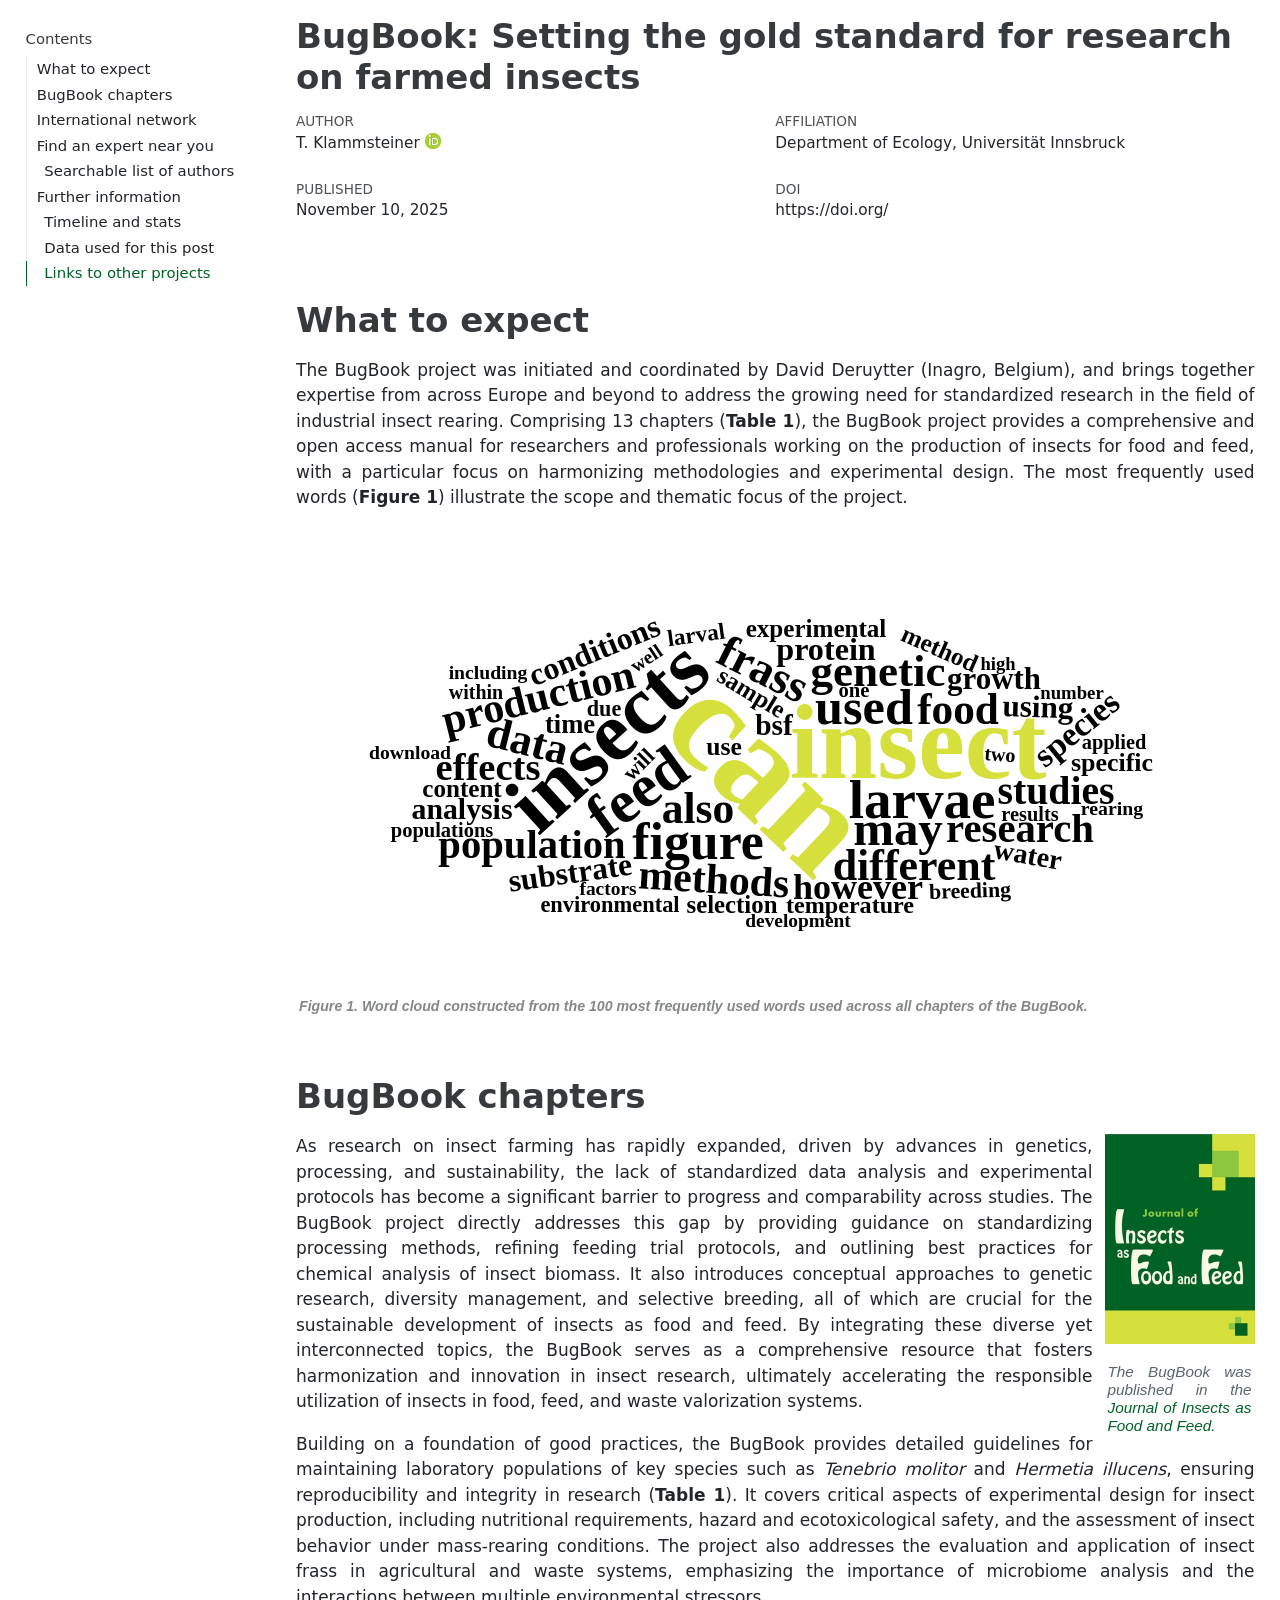
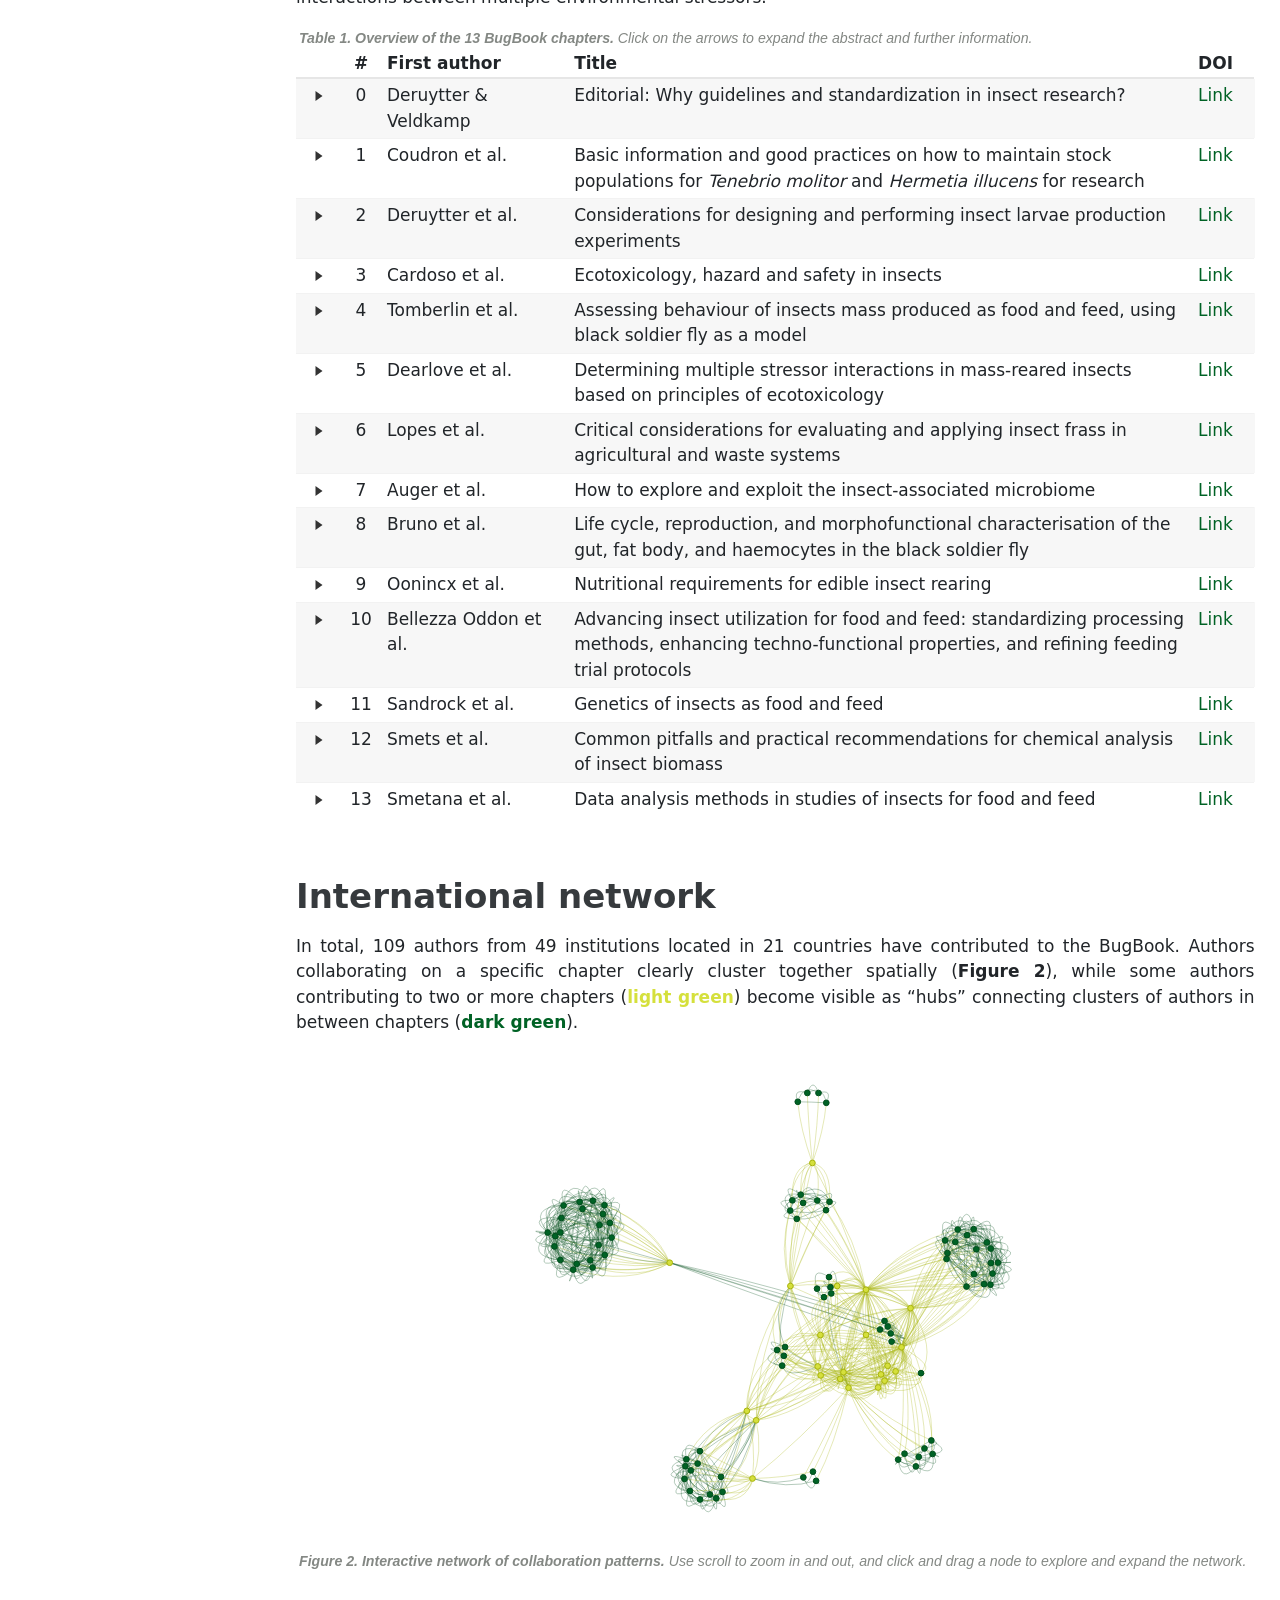
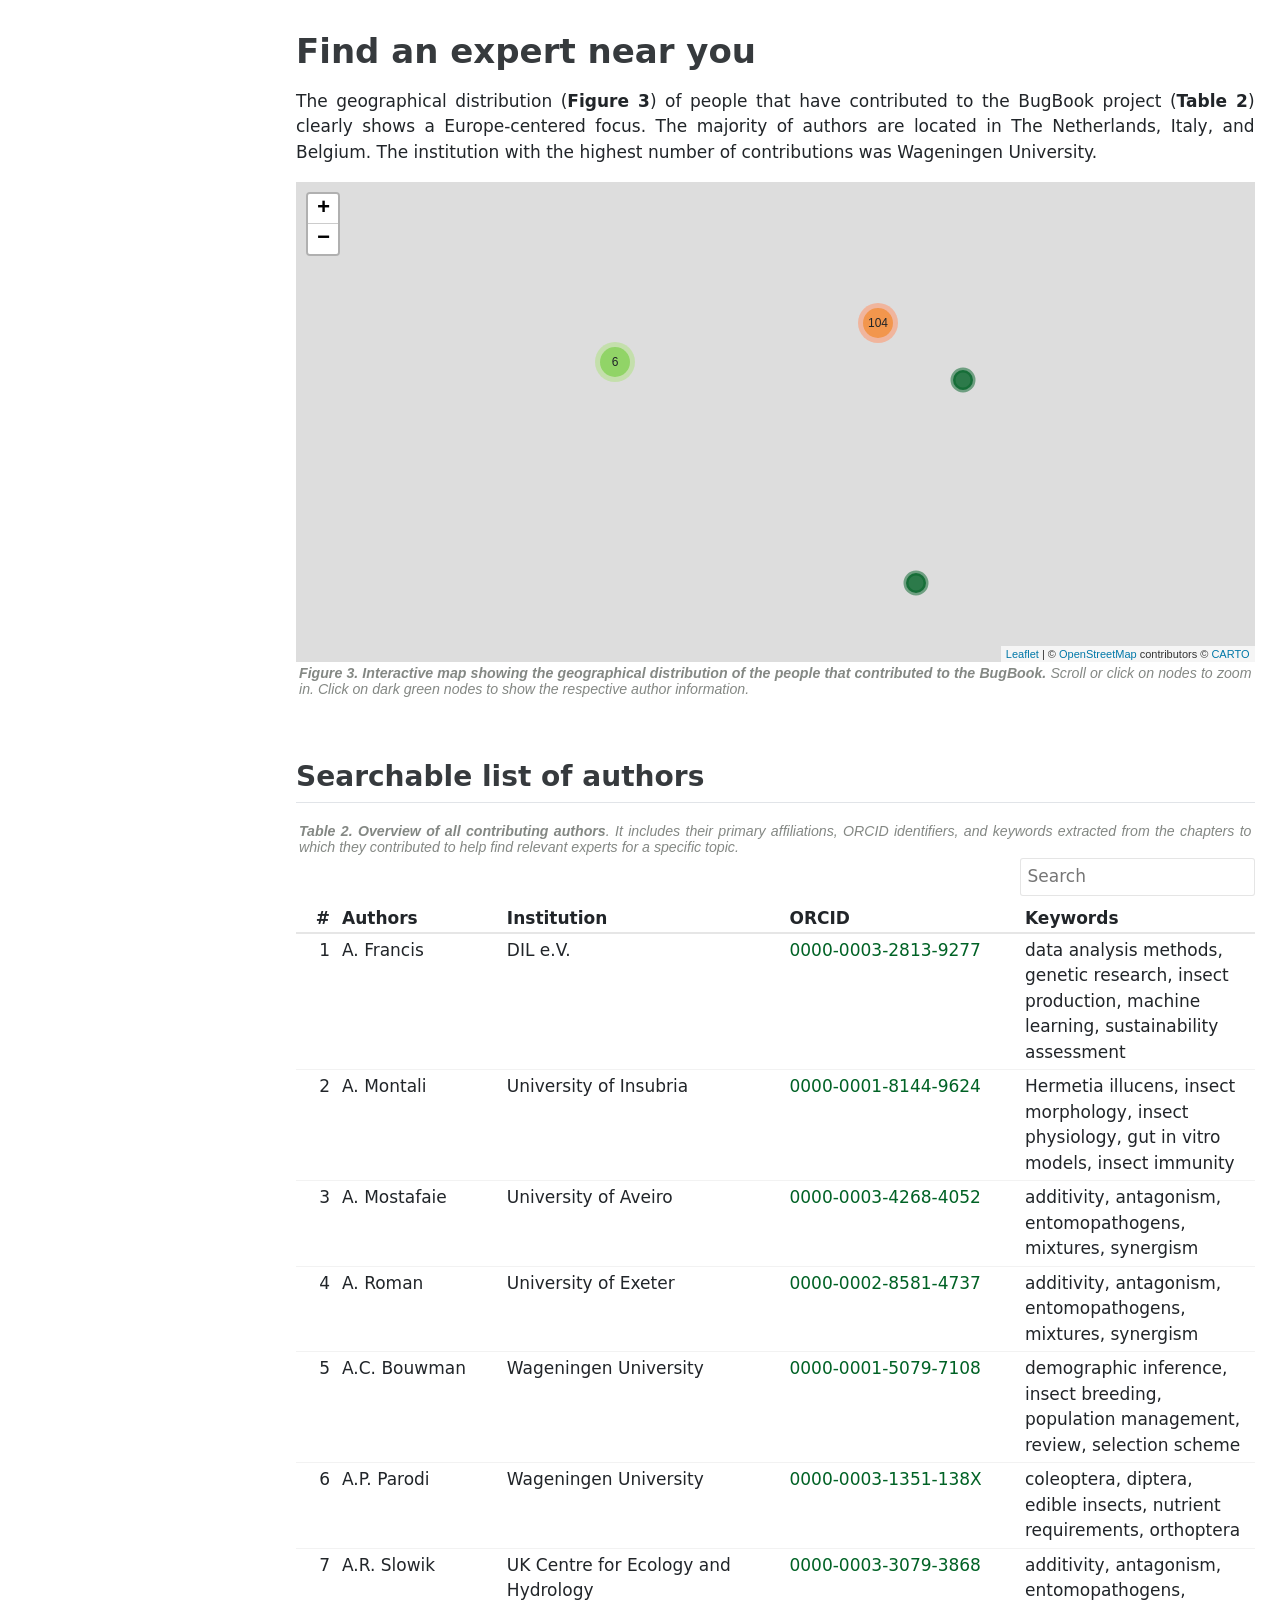
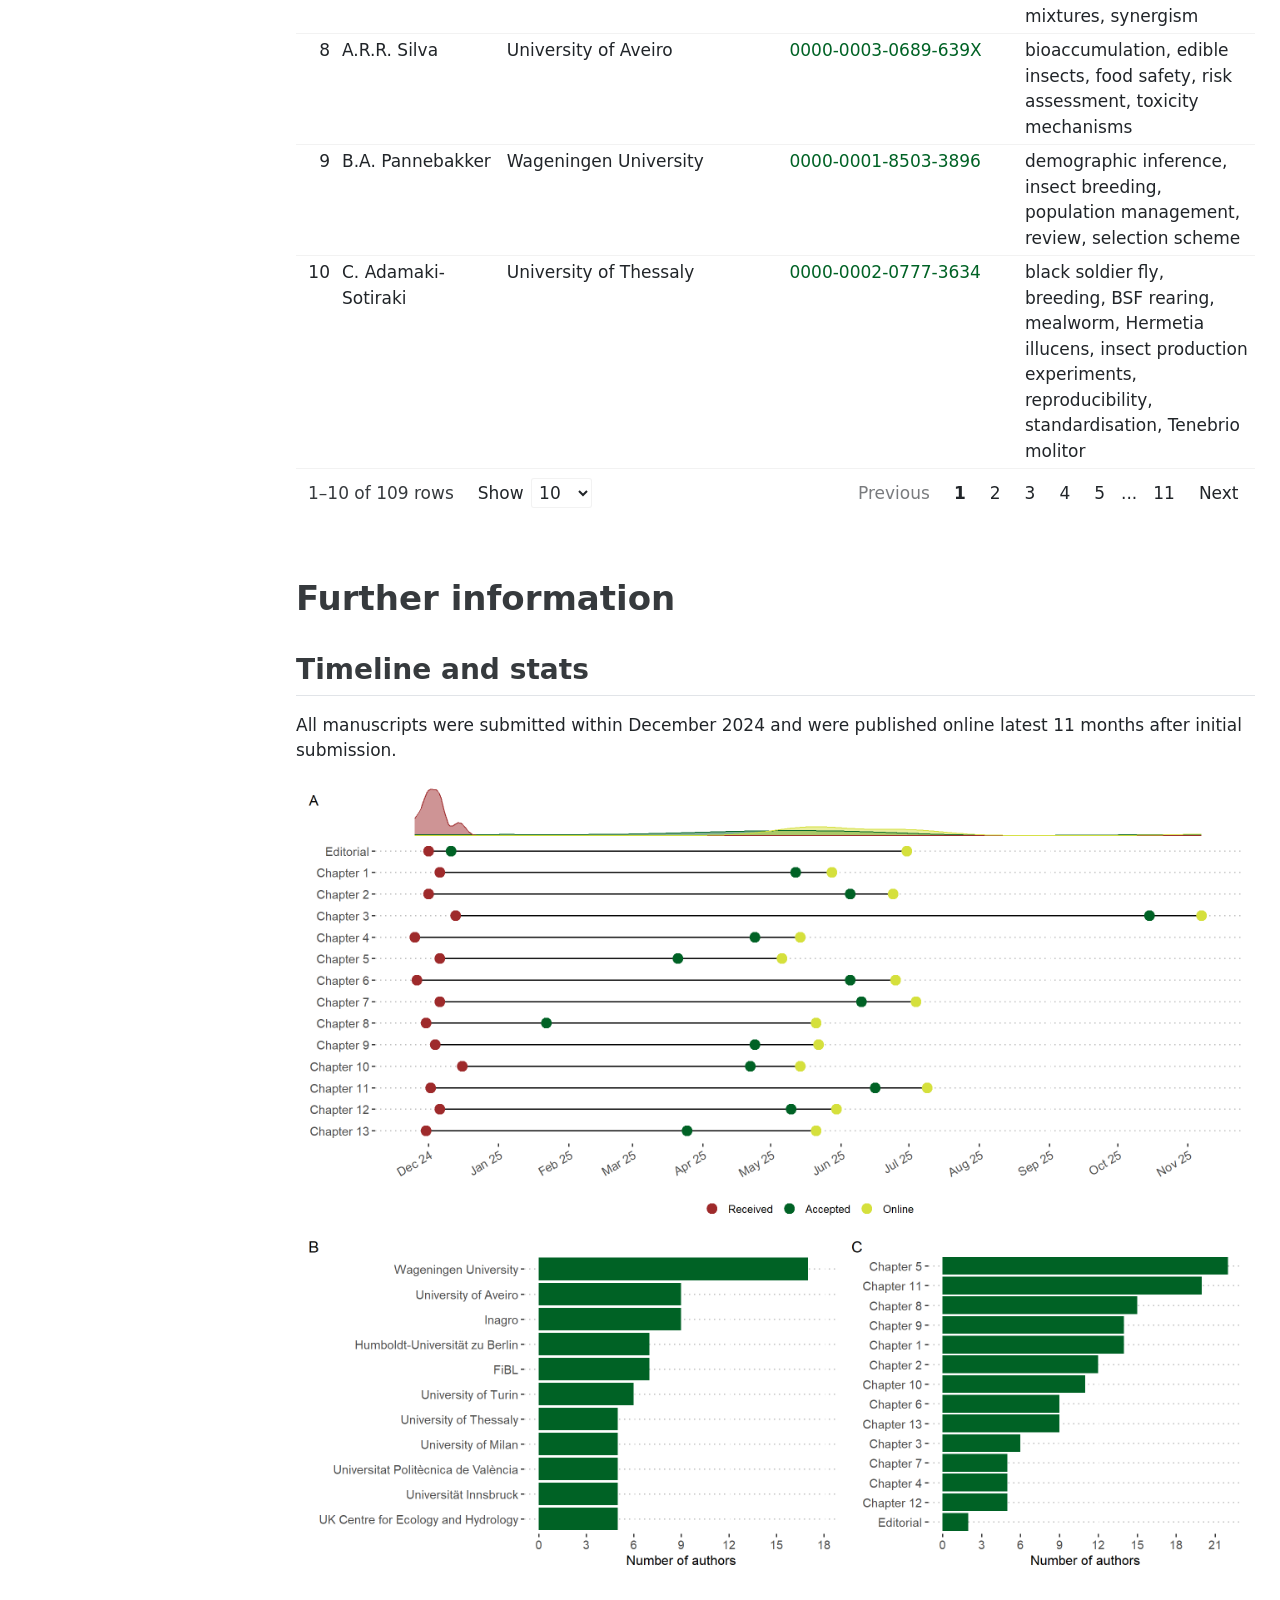
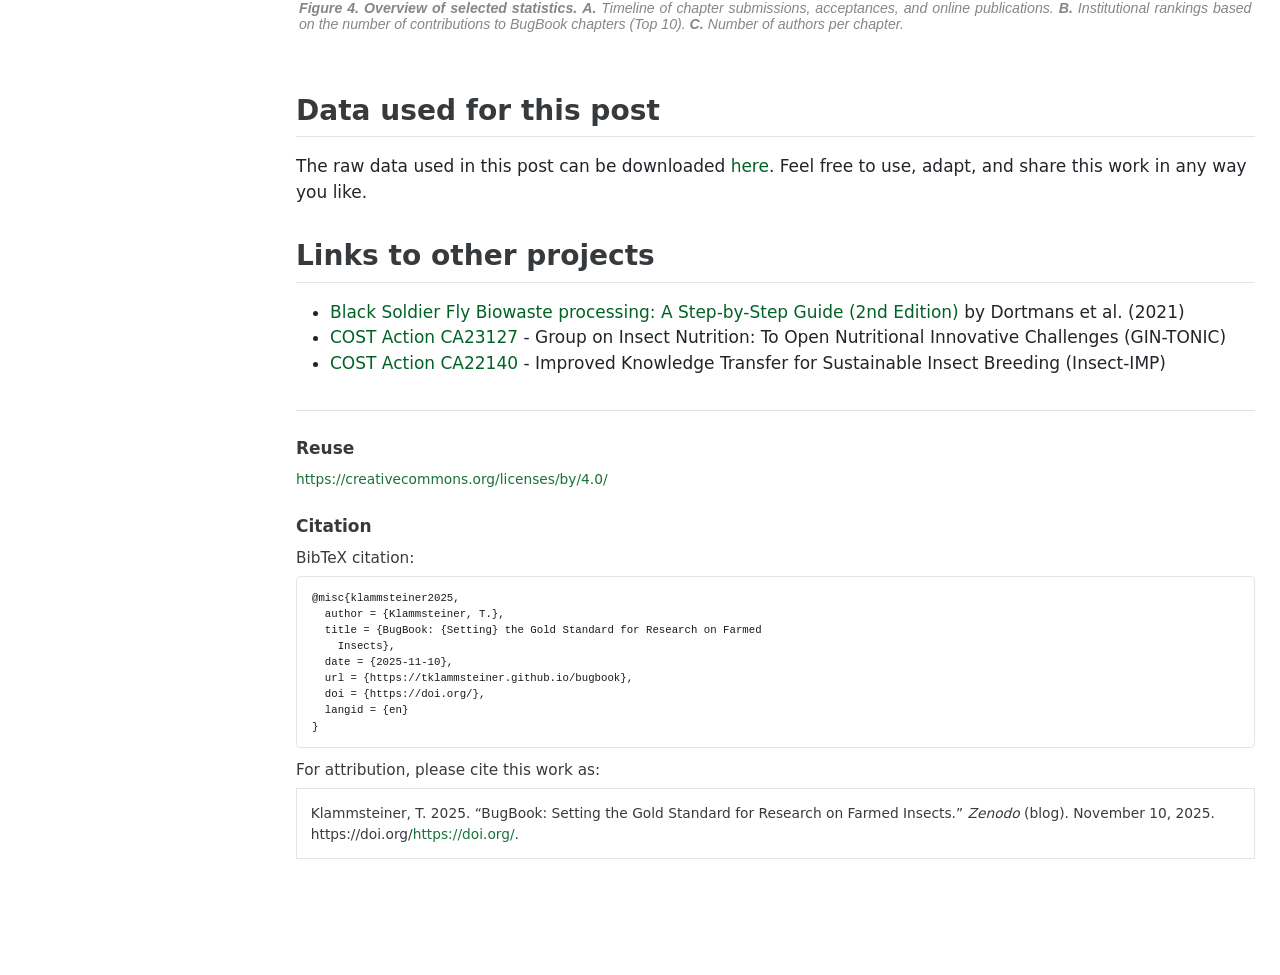
==== index.html @ 7dc8bb58 "renamed quarto file to index.qmd" ====
<!DOCTYPE html>
<html xmlns="http://www.w3.org/1999/xhtml" lang="en" xml:lang="en"><head>

<meta charset="utf-8">
<meta name="generator" content="quarto-1.3.450">

<meta name="viewport" content="width=device-width, initial-scale=1.0, user-scalable=yes">

<meta name="author" content="T. Klammsteiner">
<meta name="dcterms.date" content="2025-11-10">
<meta name="keywords" content="BugBook, Insects as food and feed, Insect farming, Standardization">

<title>BugBook: Setting the gold standard for research on farmed insects</title>
<style>
code{white-space: pre-wrap;}
span.smallcaps{font-variant: small-caps;}
div.columns{display: flex; gap: min(4vw, 1.5em);}
div.column{flex: auto; overflow-x: auto;}
div.hanging-indent{margin-left: 1.5em; text-indent: -1.5em;}
ul.task-list{list-style: none;}
ul.task-list li input[type="checkbox"] {
  width: 0.8em;
  margin: 0 0.8em 0.2em -1em; /* quarto-specific, see https://github.com/quarto-dev/quarto-cli/issues/4556 */ 
  vertical-align: middle;
}
</style>


<script src="index_files/libs/clipboard/clipboard.min.js"></script>
<script src="index_files/libs/quarto-html/quarto.js"></script>
<script src="index_files/libs/quarto-html/popper.min.js"></script>
<script src="index_files/libs/quarto-html/tippy.umd.min.js"></script>
<script src="index_files/libs/quarto-html/anchor.min.js"></script>
<link href="index_files/libs/quarto-html/tippy.css" rel="stylesheet">
<link href="index_files/libs/quarto-html/quarto-syntax-highlighting.css" rel="stylesheet" id="quarto-text-highlighting-styles">
<script src="index_files/libs/bootstrap/bootstrap.min.js"></script>
<link href="index_files/libs/bootstrap/bootstrap-icons.css" rel="stylesheet">
<link href="index_files/libs/bootstrap/bootstrap.min.css" rel="stylesheet" id="quarto-bootstrap" data-mode="light">
<style>html{ scroll-behavior: smooth; }</style>

<script src="index_files/libs/core-js-2.5.3/shim.min.js"></script>
<script src="index_files/libs/react-18.2.0/react.min.js"></script>
<script src="index_files/libs/react-18.2.0/react-dom.min.js"></script>
<script src="index_files/libs/reactwidget-2.0.0/react-tools.js"></script>
<link href="index_files/libs/htmltools-fill-0.5.8.1/fill.css" rel="stylesheet">
<script src="index_files/libs/htmlwidgets-1.6.4/htmlwidgets.js"></script>
<link href="index_files/libs/reactable-0.4.4/reactable.css" rel="stylesheet">
<script src="index_files/libs/reactable-binding-0.4.4/reactable.js"></script>
<link href="index_files/libs/vis-9.1.0/vis-network.min.css" rel="stylesheet">
<script src="index_files/libs/vis-9.1.0/vis-network.min.js"></script>
<script src="index_files/libs/visNetwork-binding-2.1.2/visNetwork.js"></script>
<script src="index_files/libs/jquery-3.6.0/jquery-3.6.0.min.js"></script>
<link href="index_files/libs/leaflet-1.3.1/leaflet.css" rel="stylesheet">
<script src="index_files/libs/leaflet-1.3.1/leaflet.js"></script>
<link href="index_files/libs/leafletfix-1.0.0/leafletfix.css" rel="stylesheet">
<script src="index_files/libs/proj4-2.6.2/proj4.min.js"></script>
<script src="index_files/libs/Proj4Leaflet-1.0.1/proj4leaflet.js"></script>
<link href="index_files/libs/rstudio_leaflet-1.3.1/rstudio_leaflet.css" rel="stylesheet">
<script src="index_files/libs/leaflet-binding-2.2.2/leaflet.js"></script>
<script src="index_files/libs/leaflet-providers-2.0.0/leaflet-providers_2.0.0.js"></script>
<script src="index_files/libs/leaflet-providers-plugin-2.2.2/leaflet-providers-plugin.js"></script>
<link href="index_files/libs/leaflet-markercluster-1.0.5/MarkerCluster.css" rel="stylesheet">
<link href="index_files/libs/leaflet-markercluster-1.0.5/MarkerCluster.Default.css" rel="stylesheet">
<script src="index_files/libs/leaflet-markercluster-1.0.5/leaflet.markercluster.js"></script>
<script src="index_files/libs/leaflet-markercluster-1.0.5/leaflet.markercluster.freezable.js"></script>
<script src="index_files/libs/leaflet-markercluster-1.0.5/leaflet.markercluster.layersupport.js"></script>


<link rel="stylesheet" href="css/custom.css">
</head>

<body>

<div id="quarto-content" class="page-columns page-rows-contents page-layout-full toc-left">
<div id="quarto-sidebar-toc-left" class="sidebar toc-left">
  <nav id="TOC" role="doc-toc" class="toc-active" data-toc-expanded="2">
    <h2 id="toc-title">Contents</h2>
   
  <ul>
  <li><a href="#what-to-expect" id="toc-what-to-expect" class="nav-link active" data-scroll-target="#what-to-expect">What to expect</a></li>
  <li><a href="#bugbook-chapters" id="toc-bugbook-chapters" class="nav-link" data-scroll-target="#bugbook-chapters">BugBook chapters</a></li>
  <li><a href="#international-network" id="toc-international-network" class="nav-link" data-scroll-target="#international-network">International network</a></li>
  <li><a href="#find-an-expert-near-you" id="toc-find-an-expert-near-you" class="nav-link" data-scroll-target="#find-an-expert-near-you">Find an expert near you</a>
  <ul class="collapse">
  <li><a href="#searchable-list-of-authors" id="toc-searchable-list-of-authors" class="nav-link" data-scroll-target="#searchable-list-of-authors">Searchable list of authors</a></li>
  </ul></li>
  <li><a href="#further-information" id="toc-further-information" class="nav-link" data-scroll-target="#further-information">Further information</a>
  <ul class="collapse">
  <li><a href="#timeline-and-stats" id="toc-timeline-and-stats" class="nav-link" data-scroll-target="#timeline-and-stats">Timeline and stats</a></li>
  <li><a href="#data-used-for-this-post" id="toc-data-used-for-this-post" class="nav-link" data-scroll-target="#data-used-for-this-post">Data used for this post</a></li>
  <li><a href="#links-to-other-projects" id="toc-links-to-other-projects" class="nav-link" data-scroll-target="#links-to-other-projects">Links to other projects</a></li>
  </ul></li>
  </ul>
</nav>
</div>
<div id="quarto-margin-sidebar" class="sidebar margin-sidebar zindex-bottom">
</div>
<main class="content column-page-right" id="quarto-document-content">

<header id="title-block-header" class="quarto-title-block default">
<div class="quarto-title">
<h1 class="title">BugBook: Setting the gold standard for research on farmed insects</h1>
</div>


<div class="quarto-title-meta-author">
  <div class="quarto-title-meta-heading">Author</div>
  <div class="quarto-title-meta-heading">Affiliation</div>
  
    <div class="quarto-title-meta-contents">
    <p class="author"><a href="https://tklammsteiner.github.io">T. Klammsteiner</a> <a href="https://orcid.org/0000-0003-1280-5159" class="quarto-title-author-orcid"> <img src="[data-uri]"></a></p>
  </div>
    <div class="quarto-title-meta-contents">
        <p class="affiliation">
            Department of Ecology, Universität Innsbruck
          </p>
      </div>
    </div>

<div class="quarto-title-meta">

      
    <div>
    <div class="quarto-title-meta-heading">Published</div>
    <div class="quarto-title-meta-contents">
      <p class="date">November 10, 2025</p>
    </div>
  </div>
  
    
    <div>
    <div class="quarto-title-meta-heading">Doi</div>
    <div class="quarto-title-meta-contents">
      <p class="doi">
        <a href="https://doi.org/https://doi.org/">https://doi.org/</a>
      </p>
    </div>
  </div>
  </div>
  

</header>


<p><br></p>
<section id="what-to-expect" class="level1">
<h1>What to expect</h1>
<div style="text-align: justify;">
<p>The BugBook project was initiated and coordinated by David Deruytter (Inagro, Belgium), and brings together expertise from across Europe and beyond to address the growing need for standardized research in the field of industrial insect rearing. Comprising 13 chapters (<strong>Table 1</strong>), the BugBook project provides a comprehensive and open access manual for researchers and professionals working on the production of insects for food and feed, with a particular focus on harmonizing methodologies and experimental design. The most frequently used words (<strong>Figure 1</strong>) illustrate the scope and thematic focus of the project.</p>
</div>
<p><br></p>
<iframe src="assets/wordcloud.html" width="100%" height="400" style="border:none;">
</iframe>
<figcaption>
<b>Figure 1. Word cloud constructed from the 100 most frequently used words used across all chapters of the BugBook.</b>
</figcaption>
<p><br></p>
</section>
<section id="bugbook-chapters" class="level1">
<h1>BugBook chapters</h1>
<div style="text-align: justify;">
<figure style="float: right; margin: 0 0 1em 1em; width: 150px; text-align: justify; font-size: 9pt;" class="figure">
<img src="assets/jiff.jpg" alt="JIFF logo" style="width: 100%;" class="figure-img">
<figcaption style="margin-top: 0.5em; font-style: italic;" class="figure-caption">
The BugBook was published in the <i><a href="https://brill.com/view/journals/jiff/jiff-overview.xml">Journal of Insects as Food and Feed.</a></i>
</figcaption>
</figure>
<p>As research on insect farming has rapidly expanded, driven by advances in genetics, processing, and sustainability, the lack of standardized data analysis and experimental protocols has become a significant barrier to progress and comparability across studies. The BugBook project directly addresses this gap by providing guidance on standardizing processing methods, refining feeding trial protocols, and outlining best practices for chemical analysis of insect biomass. It also introduces conceptual approaches to genetic research, diversity management, and selective breeding, all of which are crucial for the sustainable development of insects as food and feed. By integrating these diverse yet interconnected topics, the BugBook serves as a comprehensive resource that fosters harmonization and innovation in insect research, ultimately accelerating the responsible utilization of insects in food, feed, and waste valorization systems.</p>
<p>Building on a foundation of good practices, the BugBook provides detailed guidelines for maintaining laboratory populations of key species such as <i>Tenebrio molitor</i> and <i>Hermetia illucens</i>, ensuring reproducibility and integrity in research (<strong>Table 1</strong>). It covers critical aspects of experimental design for insect production, including nutritional requirements, hazard and ecotoxicological safety, and the assessment of insect behavior under mass-rearing conditions. The project also addresses the evaluation and application of insect frass in agricultural and waste systems, emphasizing the importance of microbiome analysis and the interactions between multiple environmental stressors.</p>
</div>
<figcaption>
<b>Table 1. Overview of the 13 BugBook chapters.</b> Click on the arrows to expand the abstract and further information.
</figcaption>
<div class="cell">
<div class="cell-output-display">

<div class="reactable html-widget html-fill-item" id="htmlwidget-f30d7598595affc4f25a" style="width:auto;height:auto;"></div>
<script type="application/json" data-for="htmlwidget-f30d7598595affc4f25a">{"x":{"tag":{"name":"Reactable","attribs":{"data":{"Chapter":[0,1,2,3,4,5,6,7,8,9,10,11,12,13],"First_Author":["Deruytter & Veldkamp","Coudron et al.","Deruytter et al.","Cardoso et al.","Tomberlin et al.","Dearlove et al.","Lopes et al.","Auger et al.","Bruno et al.","Oonincx et al.","Bellezza Oddon et al.","Sandrock et al.","Smets et al.","Smetana et al."],"Title":["Editorial: Why guidelines and standardization in insect research?","Basic information and good practices on how to maintain stock populations for <i>Tenebrio molitor<\/i> and <i>Hermetia illucens<\/i> for research","Considerations for designing and performing insect larvae production experiments","Ecotoxicology, hazard and safety in insects","Assessing behaviour of insects mass produced as food and feed, using black soldier fly as a model","Determining multiple stressor interactions in mass-reared insects based on principles of ecotoxicology","Critical considerations for evaluating and applying insect frass in agricultural and waste systems","How to explore and exploit the insect-associated microbiome","Life cycle, reproduction, and morphofunctional characterisation of the gut, fat body, and haemocytes in the black soldier fly","Nutritional requirements for edible insect rearing","Advancing insect utilization for food and feed: standardizing processing methods, enhancing techno-functional properties, and refining feeding trial protocols","Genetics of insects as food and feed","Common pitfalls and practical recommendations for chemical analysis of insect biomass","Data analysis methods in studies of insects for food and feed"],"Received":["2024-12-01T00:00:00Z","2024-12-06T00:00:00Z","2024-12-01T00:00:00Z","2024-12-13T00:00:00Z","2024-11-25T00:00:00Z","2024-12-06T00:00:00Z","2024-11-26T00:00:00Z","2024-12-06T00:00:00Z","2024-11-30T00:00:00Z","2024-12-04T00:00:00Z","2024-12-16T00:00:00Z","2024-12-02T00:00:00Z","2024-12-06T00:00:00Z","2024-11-30T00:00:00Z"],"Accepted":["2024-12-11T00:00:00Z","2025-05-12T00:00:00Z","2025-06-05T00:00:00Z","2025-10-15T00:00:00Z","2025-04-24T00:00:00Z","2025-03-21T00:00:00Z","2025-06-05T00:00:00Z","2025-06-10T00:00:00Z","2025-01-22T00:00:00Z","2025-04-24T00:00:00Z","2025-04-22T00:00:00Z","2025-06-16T00:00:00Z","2025-05-10T00:00:00Z","2025-03-25T00:00:00Z"],"Published_online":["2025-06-30T00:00:00Z","2025-05-28T00:00:00Z","2025-06-24T00:00:00Z","2025-11-07T00:00:00Z","2025-05-14T00:00:00Z","2025-05-06T00:00:00Z","2025-06-25T00:00:00Z","2025-07-04T00:00:00Z","2025-05-21T00:00:00Z","2025-05-22T00:00:00Z","2025-05-14T00:00:00Z","2025-07-09T00:00:00Z","2025-05-30T00:00:00Z","2025-05-21T00:00:00Z"],"DOI":["https://doi.org/10.1163/23524588-bja10151","https://doi.org/10.1163/23524588-bja10240","https://doi.org/10.1163/23524588-bja10252","https://doi.org/10.1163/23524588-bja10322","https://doi.org/10.1163/23524588-bja10225","https://doi.org/10.1163/23524588-bja10203","https://doi.org/10.1163/23524588-bja10254","https://doi.org/10.1163/23524588-bja10256","https://doi.org/10.1163/23524588-20250002","https://doi.org/10.1163/23524588-bja10226","https://doi.org/10.1163/23524588-bja10224","https://doi.org/10.1163/23524588-bja10260","https://doi.org/10.1163/23524588-bja10238","https://doi.org/10.1163/23524588-bja10209"],"Authors":["D. Deruytter, T. Veldkamp","C.L. Coudron, C. Adamaki-Sotiraki, W. Yakti, J.J. Pascual, V. Wiklicky, C. Sandrock, M. Van Peer, C. Athanassiou, D.A. Peguero, C. Rumbos, S. Naser El Deen, T. Veldkamp, D. Deruytter, M. Cambra-López","D. Deruytter, C. Coudron, V. Wiklicky, S. Naser El Deen, M. Van Peer, C. Rumbos, D.A. Peguero, C. Adamaki-Sotiraki, C. Athanassiou, T. Veldkamp, C. Sandrock, W. Yakti","D.N. Cardoso, M. Prodana, A.R.R. Silva, R.G. Morgado, J.N. Pinto, S. Loureiro","J.K. Tomberlin, T. Klammsteiner, N. Lemke, P. Yadav, C. Sandrock","E. Dearlove, C.A.M. Van Gestel, S. Loureiro, C. Svendsen, M. Lloyd, L. Mugo-Kamiri, J.M. Petersen, E. Bessette, S. Edwards, F.S. Lim, P. Herren, L. Hernández Pelegrı́n, R.D. Pienaar, H. Huditz, A. Mostafaie, J. Pinto, A. Roman, C. Savio, A.R. Slowik, J. Takacs, J.K. Upfold, H. Hesketh\r\n\r\n\r\n\r\n","I.G. Lopes, M. Gómez-Brandón, N. Praeg, J. Claeys, W. Yakti, M. Bitterlich, J.J. Jones, C.-M. Geilfus, T. Klammsteiner","L. Auger, D. Tegtmeier, S. Caccia, T. Klammsteiner, J. De Smet","D. Bruno, F. Manas, M. Bonelli, M. Gold, M. Marzari, D. Roma, M.C. Valoroso, A. Montali, J.B. Guillaume, M. Rebora, C. Bressac, N. Herman, S. Caccia, M. Casartelli, G. Tettamanti","D.G.A.B. Oonincx, M. Gold, G. Bosch, J.B. Guillaume, C.I. Rumbos, S. Naser El Deen, C. Sandrock, S. Bellezza Oddon, C.G. Athanassiou, M. Cambra-López, J.J. Pascual, A.P. Parodi, T. Spranghers, W. Yakti","S. Bellezza Oddon, G. Rossi, V. Bongiorno, L. Gasco, S. Ojha, L. Rastello, M. Renna, L. Rossi Ribeiro, C. Sandrock, O.K. Schlüter, I. Biasato\r\n\r\n\r\n\r\n","C. Sandrock, T.N. Generalovic, K. Paul, G.E.L. Petersen, E. Sellem, M.B. Smith, M. Tapio, W. Yakti, L.W. Beukeboom, D. Deruytter, C.D. Jiggins, T. Lefebvre, P. Librado, B.A. Pannebakker, C.J. Picard, C. Rhode, J.G. Sørensen, A.C. Bouwman, L.S. Hansen, J. Obšteter","R. Smets, N.A. Sibinga, G. Verheyen, G. Rossi, M. Van Der Borght","S. Smetana, C. Coudron, D. Deruytter, A. Francis, J.J. Pascual, T. Klammsteiner, N. Lemke, C. Sandrock, R. Zanoli"],"Abstract":["Research on the use of insects as a source of food and feed is experiencing significant growth, as it may contribute to the transition from linear agricultural practices to a more sustainable circular system (van Huis and Oonincx, 2017). For instance, a search in Google Scholar for articles containing “Tenebrio molitor” or “Hermetia illucens” in the title reveals an increase in publications from 115 in 2014 to 961 in 2023 (Figure 1), compared to a total of only 534 publications from 2004 to 2013. This growth rate surpasses the overall increase in scientific publications over a similar period (47% from 2016 to 2022; Hanson et al., 2024), indicating a rising interest and engagement in this emerging field.","The information on the production and reproduction of Tenebrio molitor and Hermetia illucens is essential for researchers pursuing a career in insect farming for food, feed and non-food applications. Rather than requiring researchers to sift through numerous studies to develop effective rearing protocols to maintain a stock population for experimental purposes, the authors summarized insights from peer-reviewed research, while expanding it with their collective experience in rearing these species in both laboratory and pilot-scale settings. A similar approach was applied to both species, beginning with a detailed overview of their life cycle, which is used as a framework for various maintenance procedures. Followed by a description of the environmental conditions in which each species should be held and the minimal infrastructure needed to rear them. Feed recommendations are provided, along with good practices for each stage of the lifecycle, including egg production, instar rearing, and adult handling. The final section addresses potential risks and hazards associated with insect rearing. This includes concerns about the allergenicity of particles produced during rearing, as well as the possibility of contamination, disease outbreaks, or pest infestations. The risks associated with maintaining different insect strains, including cross-contamination and the potential for genetic drift or inbreeding depression, are also discussed.","This chapter of the BugBook provides guidance and addresses challenges towards conducting experiments that aim to optimize the production of insects for food and feed, focusing exclusively on Tenebrio molitor (yellow mealworm) and Hermetia illucens (black soldier fly). The goal is to improve the reliability, reproducibility, and efficiency of insect production experiments. This reduces the human and financial resources needed, improves quality, and ensure the broader implementation of the results. Importantly, these guidelines are based on both data from literature and from unpublished experiences of the authors. Most aspects of the experimental systems are discussed, starting with methods to ensure that the laboratory conditions correct, followed by the experimental design and setup, including a focus on the control group, scale, and number of replicates. Thereafter, information is provided on the different aspects that need to be monitored during the experiment and how to conclude or harvest an experiment. The latter includes a discussion on the various criteria for determining the optimal harvest time. Finally, common challenges in working on insect larvae are identified and guidelines towards relevant publication information are provided.","This BugBook article provides an overview of edible insect toxicological concerns, focusing on exposure routes, mechanisms of toxicity, and assessment endpoints relevant to human and environmental health. Insects are exposed to contaminants through dermal, oral, injection, and inhalation routes. This article explores key toxicity mechanisms, including neurotoxicity, endocrine disruption, oxidative stress, and immune suppression, emphasising their implications for toxicity in insects. Methodological approaches to assess the toxicity of contaminants, such as topical application, dietary exposures, bioaccumulation assays, and advanced modelling techniques, are discussed, highlighting their adaptability for edible insect species. Standardised protocols, such as those from the Organisation for Economic Co-operation and Development (OECD) and the International Organisation for Standardisation (ISO), are presented whenever possible (excluding bees). Data analyses, interpretation, and modelling are briefly summarised, along with examples and case studies that highlight the relevance of toxicity testing for ensuring food safety, regulatory compliance, and sustainable insect farming practices. Bioaccumulation studies using toxicokinetics modelling reveal insights into contaminant uptake and elimination in relevant edible insect species, supporting practical applications like depuration periods in rearing facilities. By addressing current gaps in methodologies and providing a roadmap for ecotoxicological research, this article aims to guide policymakers, researchers, and industry stakeholders in promoting safe and sustainable practices for the insect-based food and feed sector. The findings underscore the importance of interdisciplinary collaboration in harmonising global standards, safeguarding public health, and advancing circular bioeconomy goals.","Behavioural research and its applications has a rich history in science with direct applications continuing to expand global understanding of ecosystem function, structure, and evolution. The same can be said for such research as related to the applied sciences including entomology. The purpose of this chapter is to provide context to various approaches for assessing behaviour of insects that are mass produced for food and feed. By using the black soldier fly as a model, various approaches for conducting such research are explored along with providing some perspective on the value of such data for optimising insect production. However, it should be noted that this chapter is not exhaustive with regards to variables that can be examined, or the methods employed.","Insect mass-rearing is a rapidly expanding industry for the production of protein for food and feed. These highly productive artificial rearing environments can expose insects to a range of biotic and abiotic stressors, including insect pathogens, which may result in population crashes. Interactions between insect pathogens with multiple stressors can exacerbate the effects of individual pathogens on host insects. However, reliable predictions on the combined effects of individual stressors based on mechanisms of action are lacking within the field of insect pathology. We review how ecotoxicological modelling of multiple stressors can be applied to mass-reared insect systems and discuss the importance of standardization across research fields investigating multiple stressors. Important considerations in multiple stressor terminology, experimental design, endpoints and analysis of results are discussed to improve understanding of multiple stressors and their impact on insects for food and feed. This is essential for ensuring optimal rearing conditions for mass-reared insect populations.","Insect frass is one of the most abundant products in the insect industry, regardless of the farmed species. Rich inorganic matter and plant nutrients, frass isapromising organicamendment that can be used inagriculture. While many benefits and challenges have been reported, several knowledge gapsremain unanswered, regarding the specific characteristics and mechanismsof its effects on soils and plants,particularlyintermsof the processes driving these effects and interactions.This article aimstodiscuss recent research on frass and identify existing knowledge gaps, and propose strategies to improve research methodologies,increase comparability across studies, and generate more robust results.The topics covered include the evaluation offrass effects on soil physical properties,microbiological dynamics and fertility, as well as its effects on plant growth, development, and metabolism. The article also explores the potential offrass as an antimicrobial agent and highlights the need for stabilising and improvingits quality and safety before it is used inagricultural activities.Looking forward,insect frass holds great promise as a sustainable input for agriculture, food production, and feed systems.","Large scale insect farming is exploring routes to enhance the efficiency, stability, and safety of the bioconversion of low-value substrates into insect-derived building blocks for food, feed, and fertiliser. Along with optimising insect rearing conditions and genetics, the insect microbiome is fundamental for the physiology, development, and adaptation of its host to various environmental conditions. To efficiently explore and exploit this ecosystem, a thorough understanding of its composition, function, and dynamics is required. This article aspires to provide a synopsis of the methodologies used to probe the insect-associated microbiome, primarily focusing on industrially relevant insect species. Key considerations for sample timing, selection, storage, and processing are discussed, emphasising the importance of standardised approaches to facilitate cross-study comparisons and enhance reproducibility. Marker gene and shotgun metagenomic sequencing are contrasted as means to investigate microbiome features, touching upon their respective (dis)advantages and potential use cases. Cultivation-based methods are essential for functional characterisation and translating the potential of insect-derived microorganisms for industrial applications. Direct isolation and enrichment cultures, along with anaerobic and aerobic cultivation techniques, are discussed as well. Methods to engineer microbiomes, such as axenic rearing and synthetic community assembly, have developed as powerful tools for exploring the role of specific microbes in host physiology. Beyond these approaches, metabolomics and metaproteomics are emerging as insightful techniques to dig deeper into microbiome functionality and host-microbe interactions. This article provides a multifaceted outline for researchers investigating the insect-associated microbiome and emphasises the importance of standardised methodologies and reporting for advancing the field.","Insects are attracting significant attention due to their effectiveness as bioconversion agents for various organic waste and by-products, as well as for their use as raw material in the food and feed sector. Consequently, their potential in creating novel, circular, and sustainable supply chains has been extensively documented, leading to a rapid increase in research on the biology of these animals. In this scenario, the black soldier fly (BSF) has gained considerable popularity. Despite the extraordinary bioconversion capabilities of BSF larvae, several challenges must be addressed to develop and optimise the bioconversion process of a wide range of organic substrates. This effort is accompanied by the need to standardise research protocols. To this end, in this article we present information on the morphological features of developmental stages of BSF, the isolation of larval organs, and methods for studying digestion, immune response, and the reproductive system.","The rapid expansion of insect farming as a sustainable approach for protein production has led to an accumulation of published research on the use of low-value substrates as insect feed. However, compared to conventional livestock, there is a lack of fundamental knowledge about the nutritional physiology and requirements of insects. Such knowledge can lead to the development of optimised feeding substrates that boost insect performance and nutrient composition. In this chapter, the current knowledge on the nutritional requirements of the most relevant insects produced for food and feed is reviewed, and the methods and assays used to investigate the specific requirements are presented. This description of current knowledge on nutritional requirements of edible insects can be used to design suitable rearing diets and as a foundation to further our understanding of insect nutrition.","This study presents specific baseline protocols and actionable recommendations for processing and evaluating insect-derived products for food and feed applications, addressing current gaps in standardization and market integration. Processing methods and the utilization of insect-derived products are two critical aspects intrinsically linked to their market applicability for both food and feed purposes. Therefore, it is imperative to direct research efforts towards these domains, aiming to standardise procedures and products to support broader market adoption. Currently, thermal processing, mechanical fractionation, and enzymatic hydrolysis are among the most common technologies, but differences in temperature, process duration, and input material result in variable products, which might be more suitable for specific applications rather than other. These inconsistencies hamper process standardization as well as stakeholder and market confidence. To address this, the study proposes a set of core variables – including moisture content, processing temperature, and duration – that should be consistently reported in scientific publications to enhance reproducibility and facilitate quality benchmarking. Conversely, the evaluation of insect-derived products as feed ingredients parallels the inclusion of other raw materials into animal diets. Similarities include assessing their nutritional value, digestibility, and compatibility with existing feed formulations. However, the integration of insect-based feed ingredients also necessitates addressing several unique recommendations and considerations that are specific to insects and their derivatives. Notably, the study identifies the need for refined protein quantification techniques (e.g. adjusted N conversion factors) that account for chitin and other non-protein nitrogen sources. Furthermore, insect-derived products are inherently diverse, encompassing a wide range of forms, including dried powders, liquid extracts, whole (live) insects, and processed meals. Each of these product types presents distinct challenges and opportunities in terms of their handling, storage, and integration into feed systems. To guide future application, we outline tailored strategies for each product type, emphasizing the importance of interdisciplinary research spanning animal physiology, behavior, and nutrition. Overall, this work provides a structured framework to advance the standardization, comparability, and integration of insect-derived products across the food and feed sectors.","Just like traditional livestock, farmed insects harbour genetic variation and can be selectively bred to optimise traits of interest. This BugBook article presents a comprehensive overview of how genetics can contribute to improving insect production for food and feed. Molecular genetics and genomics approaches for generating the data essential for understanding species biology are presented, as well as their implementation in dedicated selective breeding programmes, and options for health and quality control of mass rearing operations. To harness the breeding potential of farmed insects, methods to investigate population genetic diversity and structure through population and evolutionary genetic principles are provided as well as tools for monitoring genetic variation and assessing genetic consequences of captive breeding to adequately manage populations. An overview is given on quantitative genetics of farmed insects, how to record phenotypes and pedigrees, estimate genetic parameters, and design optimal breeding programmes. Lastly, the role of functional genetics in insect production is discussed, the biological link between DNA and phenotypic variation, and key to effectively apply genetic improvement strategies through selective breeding. This article identifies knowledge gaps in insect breeding and provides recommendations for application and future research. Major challenges in the field of genetics of farmed insects include how to phenotype large numbers of individual insects over generations; how environmental factors affect trait expression, including interaction with genetics; and how to translate results from laboratory settings to mass rearing environments. This article will contribute to further develop the area of genetics of insects for food and feed.","The rapid growth of the insect industry as a sustainable solution for feed, food, and biomaterials highlights the urgent need for standardised chemical analyses of insect biomass. Currently, the lack of standardised protocols has led to researchers employing diverse methodologies they perceive as most appropriate. This variability introduces the risk of inconsistency when comparing results, like comparing apples with oranges, and hampers progress in the field. Standardised methods of analysis for insect matrices are essential to ensure uniformity, reliability, and comparability of data, fostering trust and efficiency within the scientific and industrial communities. Establishing standard methods is the responsibility of specialized institutions like the Association of Official Agricultural Chemists or the International Organization for Standardization. Thus, rather than prescribing standard methods, the focus of this chapter is on identifying challenges with the current state-of-the-art, emphasizing the need for consensus-based approaches, and helping researchers interpret differences between the various methods reported in the literature.\r\n\r\nIn the absence of standardised methods much can already be gained through provisional uniformization efforts. This chapter therefore outlines specific recommendations for sampling and key proximate analyses, including fat and fatty acid profiling, protein and amino acid quantification, ash determination, and the assessment of chitin, and nitrogen-free extract. Emphasis is also placed on the importance of accurate reporting, as documentation of methods will enhance data transparency, facilitate reproducibility, and strengthen cross-study comparisons. These efforts aim to streamline future research but also reduce inconsistencies in published data, ensuring the scientific community is no longer bugged by methodological uncertainties.","In recent decades, research on insect production for food and feed has expanded significantly, driven by advances in farming, processing, genetics, and sustainability. Various data analysis methods, from traditional statistics to advanced machine learning, are used to optimise aspects of insect-based systems. In production, methods like analysis of variance (ANOVA) and regression analysis help improve breeding conditions and growth rates, while multivariate analyses support processing studies by evaluating nutritional and microbial safety. Genetic research leverages bioinformatics, genome-wide association studies (GWAS), and quantitative genetics to enhance traits like yield and disease resistance. Sustainability assessments use life cycle analysis (LCA) with Monte Carlo simulations to measure environmental impacts. Emerging tools, such as neural networks and support vector machines, are gaining traction for predicting feed conversion ratios and disease detection. Despite progress, a comprehensive guide that bridges classic and novel data analysis methods in insect research is still lacking. This study aims to address this gap by offering an accessible manual for researchers and professionals. It will consolidate methodologies across disciplines, highlighting foundational tools for beginners while showcasing advanced techniques for experts. Topics include the application of tailored methods like chitin and protein accounting, sensory analysis, consumer preference modelling, and data visualisation to improve stakeholder communication. By enhancing methodological rigor and fostering transparency, this guide will promote innovation, facilitate data interchange, and ensure the replicability of findings. Ultimately, it aims to drive sustainable advancements in the mass production of insects for food and feed."],"Keywords":[null,"black soldier fly, breeding, BSF rearing, mealworm","Hermetia illucens, insect production experiments, reproducibility, standardisation, Tenebrio molitor","bioaccumulation, edible insects, food safety, risk assessment, toxicity mechanisms","choice test, electrophysiology, ethology, experimental design, reproduction","additivity, antagonism, entomopathogens, mixtures, synergism","fertiliser, soil amendment, protocol, experimental design, hygienisation","Hermetia illucens, Tenebrio molitor, microbiome, sequencing, methodology","Hermetia illucens, insect morphology, insect physiology, gut in vitro models, insect immunity","coleoptera, diptera, edible insects, nutrient requirements, orthoptera","alternative protein, edible insect, insect meal, livestock, reproducibility","demographic inference, insect breeding, population management, review, selection scheme","chemical analysis, chitin, insects, moisture, protein","data analysis methods, genetic research, insect production, machine learning, sustainability assessment"]},"columns":[{"id":".details","name":"","type":null,"sortable":false,"resizable":false,"filterable":false,"searchable":false,"width":45,"align":"center","details":[{"name":"div","attribs":{"style":{"margin":"16px 24px"}},"children":[{"name":"b","attribs":{},"children":["Author info: "]},"D. Deruytter, T. Veldkamp",{"name":"br","attribs":{},"children":[]},{"name":"br","attribs":{},"children":[]},{"name":"b","attribs":{},"children":["Keywords: "]},"NA",{"name":"br","attribs":{},"children":[]},{"name":"br","attribs":{},"children":[]},{"name":"div","attribs":{"style":{"text-align":"justify"}},"children":[{"name":"b","attribs":{},"children":["Abstract: "]},"Research on the use of insects as a source of food and feed is experiencing significant growth, as it may contribute to the transition from linear agricultural practices to a more sustainable circular system (van Huis and Oonincx, 2017). For instance, a search in Google Scholar for articles containing “Tenebrio molitor” or “Hermetia illucens” in the title reveals an increase in publications from 115 in 2014 to 961 in 2023 (Figure 1), compared to a total of only 534 publications from 2004 to 2013. This growth rate surpasses the overall increase in scientific publications over a similar period (47% from 2016 to 2022; Hanson et al., 2024), indicating a rising interest and engagement in this emerging field."]}]},{"name":"div","attribs":{"style":{"margin":"16px 24px"}},"children":[{"name":"b","attribs":{},"children":["Author info: "]},"C.L. Coudron, C. Adamaki-Sotiraki, W. Yakti, J.J. Pascual, V. Wiklicky, C. Sandrock, M. Van Peer, C. Athanassiou, D.A. Peguero, C. Rumbos, S. Naser El Deen, T. Veldkamp, D. Deruytter, M. Cambra-López",{"name":"br","attribs":{},"children":[]},{"name":"br","attribs":{},"children":[]},{"name":"b","attribs":{},"children":["Keywords: "]},"black soldier fly, breeding, BSF rearing, mealworm",{"name":"br","attribs":{},"children":[]},{"name":"br","attribs":{},"children":[]},{"name":"div","attribs":{"style":{"text-align":"justify"}},"children":[{"name":"b","attribs":{},"children":["Abstract: "]},"The information on the production and reproduction of Tenebrio molitor and Hermetia illucens is essential for researchers pursuing a career in insect farming for food, feed and non-food applications. Rather than requiring researchers to sift through numerous studies to develop effective rearing protocols to maintain a stock population for experimental purposes, the authors summarized insights from peer-reviewed research, while expanding it with their collective experience in rearing these species in both laboratory and pilot-scale settings. A similar approach was applied to both species, beginning with a detailed overview of their life cycle, which is used as a framework for various maintenance procedures. Followed by a description of the environmental conditions in which each species should be held and the minimal infrastructure needed to rear them. Feed recommendations are provided, along with good practices for each stage of the lifecycle, including egg production, instar rearing, and adult handling. The final section addresses potential risks and hazards associated with insect rearing. This includes concerns about the allergenicity of particles produced during rearing, as well as the possibility of contamination, disease outbreaks, or pest infestations. The risks associated with maintaining different insect strains, including cross-contamination and the potential for genetic drift or inbreeding depression, are also discussed."]}]},{"name":"div","attribs":{"style":{"margin":"16px 24px"}},"children":[{"name":"b","attribs":{},"children":["Author info: "]},"D. Deruytter, C. Coudron, V. Wiklicky, S. Naser El Deen, M. Van Peer, C. Rumbos, D.A. Peguero, C. Adamaki-Sotiraki, C. Athanassiou, T. Veldkamp, C. Sandrock, W. Yakti",{"name":"br","attribs":{},"children":[]},{"name":"br","attribs":{},"children":[]},{"name":"b","attribs":{},"children":["Keywords: "]},"Hermetia illucens, insect production experiments, reproducibility, standardisation, Tenebrio molitor",{"name":"br","attribs":{},"children":[]},{"name":"br","attribs":{},"children":[]},{"name":"div","attribs":{"style":{"text-align":"justify"}},"children":[{"name":"b","attribs":{},"children":["Abstract: "]},"This chapter of the BugBook provides guidance and addresses challenges towards conducting experiments that aim to optimize the production of insects for food and feed, focusing exclusively on Tenebrio molitor (yellow mealworm) and Hermetia illucens (black soldier fly). The goal is to improve the reliability, reproducibility, and efficiency of insect production experiments. This reduces the human and financial resources needed, improves quality, and ensure the broader implementation of the results. Importantly, these guidelines are based on both data from literature and from unpublished experiences of the authors. Most aspects of the experimental systems are discussed, starting with methods to ensure that the laboratory conditions correct, followed by the experimental design and setup, including a focus on the control group, scale, and number of replicates. Thereafter, information is provided on the different aspects that need to be monitored during the experiment and how to conclude or harvest an experiment. The latter includes a discussion on the various criteria for determining the optimal harvest time. Finally, common challenges in working on insect larvae are identified and guidelines towards relevant publication information are provided."]}]},{"name":"div","attribs":{"style":{"margin":"16px 24px"}},"children":[{"name":"b","attribs":{},"children":["Author info: "]},"D.N. Cardoso, M. Prodana, A.R.R. Silva, R.G. Morgado, J.N. Pinto, S. Loureiro",{"name":"br","attribs":{},"children":[]},{"name":"br","attribs":{},"children":[]},{"name":"b","attribs":{},"children":["Keywords: "]},"bioaccumulation, edible insects, food safety, risk assessment, toxicity mechanisms",{"name":"br","attribs":{},"children":[]},{"name":"br","attribs":{},"children":[]},{"name":"div","attribs":{"style":{"text-align":"justify"}},"children":[{"name":"b","attribs":{},"children":["Abstract: "]},"This BugBook article provides an overview of edible insect toxicological concerns, focusing on exposure routes, mechanisms of toxicity, and assessment endpoints relevant to human and environmental health. Insects are exposed to contaminants through dermal, oral, injection, and inhalation routes. This article explores key toxicity mechanisms, including neurotoxicity, endocrine disruption, oxidative stress, and immune suppression, emphasising their implications for toxicity in insects. Methodological approaches to assess the toxicity of contaminants, such as topical application, dietary exposures, bioaccumulation assays, and advanced modelling techniques, are discussed, highlighting their adaptability for edible insect species. Standardised protocols, such as those from the Organisation for Economic Co-operation and Development (OECD) and the International Organisation for Standardisation (ISO), are presented whenever possible (excluding bees). Data analyses, interpretation, and modelling are briefly summarised, along with examples and case studies that highlight the relevance of toxicity testing for ensuring food safety, regulatory compliance, and sustainable insect farming practices. Bioaccumulation studies using toxicokinetics modelling reveal insights into contaminant uptake and elimination in relevant edible insect species, supporting practical applications like depuration periods in rearing facilities. By addressing current gaps in methodologies and providing a roadmap for ecotoxicological research, this article aims to guide policymakers, researchers, and industry stakeholders in promoting safe and sustainable practices for the insect-based food and feed sector. The findings underscore the importance of interdisciplinary collaboration in harmonising global standards, safeguarding public health, and advancing circular bioeconomy goals."]}]},{"name":"div","attribs":{"style":{"margin":"16px 24px"}},"children":[{"name":"b","attribs":{},"children":["Author info: "]},"J.K. Tomberlin, T. Klammsteiner, N. Lemke, P. Yadav, C. Sandrock",{"name":"br","attribs":{},"children":[]},{"name":"br","attribs":{},"children":[]},{"name":"b","attribs":{},"children":["Keywords: "]},"choice test, electrophysiology, ethology, experimental design, reproduction",{"name":"br","attribs":{},"children":[]},{"name":"br","attribs":{},"children":[]},{"name":"div","attribs":{"style":{"text-align":"justify"}},"children":[{"name":"b","attribs":{},"children":["Abstract: "]},"Behavioural research and its applications has a rich history in science with direct applications continuing to expand global understanding of ecosystem function, structure, and evolution. The same can be said for such research as related to the applied sciences including entomology. The purpose of this chapter is to provide context to various approaches for assessing behaviour of insects that are mass produced for food and feed. By using the black soldier fly as a model, various approaches for conducting such research are explored along with providing some perspective on the value of such data for optimising insect production. However, it should be noted that this chapter is not exhaustive with regards to variables that can be examined, or the methods employed."]}]},{"name":"div","attribs":{"style":{"margin":"16px 24px"}},"children":[{"name":"b","attribs":{},"children":["Author info: "]},"E. Dearlove, C.A.M. Van Gestel, S. Loureiro, C. Svendsen, M. Lloyd, L. Mugo-Kamiri, J.M. Petersen, E. Bessette, S. Edwards, F.S. Lim, P. Herren, L. Hernández Pelegrı́n, R.D. Pienaar, H. Huditz, A. Mostafaie, J. Pinto, A. Roman, C. Savio, A.R. Slowik, J. Takacs, J.K. Upfold, H. Hesketh\r\n\r\n\r\n\r\n",{"name":"br","attribs":{},"children":[]},{"name":"br","attribs":{},"children":[]},{"name":"b","attribs":{},"children":["Keywords: "]},"additivity, antagonism, entomopathogens, mixtures, synergism",{"name":"br","attribs":{},"children":[]},{"name":"br","attribs":{},"children":[]},{"name":"div","attribs":{"style":{"text-align":"justify"}},"children":[{"name":"b","attribs":{},"children":["Abstract: "]},"Insect mass-rearing is a rapidly expanding industry for the production of protein for food and feed. These highly productive artificial rearing environments can expose insects to a range of biotic and abiotic stressors, including insect pathogens, which may result in population crashes. Interactions between insect pathogens with multiple stressors can exacerbate the effects of individual pathogens on host insects. However, reliable predictions on the combined effects of individual stressors based on mechanisms of action are lacking within the field of insect pathology. We review how ecotoxicological modelling of multiple stressors can be applied to mass-reared insect systems and discuss the importance of standardization across research fields investigating multiple stressors. Important considerations in multiple stressor terminology, experimental design, endpoints and analysis of results are discussed to improve understanding of multiple stressors and their impact on insects for food and feed. This is essential for ensuring optimal rearing conditions for mass-reared insect populations."]}]},{"name":"div","attribs":{"style":{"margin":"16px 24px"}},"children":[{"name":"b","attribs":{},"children":["Author info: "]},"I.G. Lopes, M. Gómez-Brandón, N. Praeg, J. Claeys, W. Yakti, M. Bitterlich, J.J. Jones, C.-M. Geilfus, T. Klammsteiner",{"name":"br","attribs":{},"children":[]},{"name":"br","attribs":{},"children":[]},{"name":"b","attribs":{},"children":["Keywords: "]},"fertiliser, soil amendment, protocol, experimental design, hygienisation",{"name":"br","attribs":{},"children":[]},{"name":"br","attribs":{},"children":[]},{"name":"div","attribs":{"style":{"text-align":"justify"}},"children":[{"name":"b","attribs":{},"children":["Abstract: "]},"Insect frass is one of the most abundant products in the insect industry, regardless of the farmed species. Rich inorganic matter and plant nutrients, frass isapromising organicamendment that can be used inagriculture. While many benefits and challenges have been reported, several knowledge gapsremain unanswered, regarding the specific characteristics and mechanismsof its effects on soils and plants,particularlyintermsof the processes driving these effects and interactions.This article aimstodiscuss recent research on frass and identify existing knowledge gaps, and propose strategies to improve research methodologies,increase comparability across studies, and generate more robust results.The topics covered include the evaluation offrass effects on soil physical properties,microbiological dynamics and fertility, as well as its effects on plant growth, development, and metabolism. The article also explores the potential offrass as an antimicrobial agent and highlights the need for stabilising and improvingits quality and safety before it is used inagricultural activities.Looking forward,insect frass holds great promise as a sustainable input for agriculture, food production, and feed systems."]}]},{"name":"div","attribs":{"style":{"margin":"16px 24px"}},"children":[{"name":"b","attribs":{},"children":["Author info: "]},"L. Auger, D. Tegtmeier, S. Caccia, T. Klammsteiner, J. De Smet",{"name":"br","attribs":{},"children":[]},{"name":"br","attribs":{},"children":[]},{"name":"b","attribs":{},"children":["Keywords: "]},"Hermetia illucens, Tenebrio molitor, microbiome, sequencing, methodology",{"name":"br","attribs":{},"children":[]},{"name":"br","attribs":{},"children":[]},{"name":"div","attribs":{"style":{"text-align":"justify"}},"children":[{"name":"b","attribs":{},"children":["Abstract: "]},"Large scale insect farming is exploring routes to enhance the efficiency, stability, and safety of the bioconversion of low-value substrates into insect-derived building blocks for food, feed, and fertiliser. Along with optimising insect rearing conditions and genetics, the insect microbiome is fundamental for the physiology, development, and adaptation of its host to various environmental conditions. To efficiently explore and exploit this ecosystem, a thorough understanding of its composition, function, and dynamics is required. This article aspires to provide a synopsis of the methodologies used to probe the insect-associated microbiome, primarily focusing on industrially relevant insect species. Key considerations for sample timing, selection, storage, and processing are discussed, emphasising the importance of standardised approaches to facilitate cross-study comparisons and enhance reproducibility. Marker gene and shotgun metagenomic sequencing are contrasted as means to investigate microbiome features, touching upon their respective (dis)advantages and potential use cases. Cultivation-based methods are essential for functional characterisation and translating the potential of insect-derived microorganisms for industrial applications. Direct isolation and enrichment cultures, along with anaerobic and aerobic cultivation techniques, are discussed as well. Methods to engineer microbiomes, such as axenic rearing and synthetic community assembly, have developed as powerful tools for exploring the role of specific microbes in host physiology. Beyond these approaches, metabolomics and metaproteomics are emerging as insightful techniques to dig deeper into microbiome functionality and host-microbe interactions. This article provides a multifaceted outline for researchers investigating the insect-associated microbiome and emphasises the importance of standardised methodologies and reporting for advancing the field."]}]},{"name":"div","attribs":{"style":{"margin":"16px 24px"}},"children":[{"name":"b","attribs":{},"children":["Author info: "]},"D. Bruno, F. Manas, M. Bonelli, M. Gold, M. Marzari, D. Roma, M.C. Valoroso, A. Montali, J.B. Guillaume, M. Rebora, C. Bressac, N. Herman, S. Caccia, M. Casartelli, G. Tettamanti",{"name":"br","attribs":{},"children":[]},{"name":"br","attribs":{},"children":[]},{"name":"b","attribs":{},"children":["Keywords: "]},"Hermetia illucens, insect morphology, insect physiology, gut in vitro models, insect immunity",{"name":"br","attribs":{},"children":[]},{"name":"br","attribs":{},"children":[]},{"name":"div","attribs":{"style":{"text-align":"justify"}},"children":[{"name":"b","attribs":{},"children":["Abstract: "]},"Insects are attracting significant attention due to their effectiveness as bioconversion agents for various organic waste and by-products, as well as for their use as raw material in the food and feed sector. Consequently, their potential in creating novel, circular, and sustainable supply chains has been extensively documented, leading to a rapid increase in research on the biology of these animals. In this scenario, the black soldier fly (BSF) has gained considerable popularity. Despite the extraordinary bioconversion capabilities of BSF larvae, several challenges must be addressed to develop and optimise the bioconversion process of a wide range of organic substrates. This effort is accompanied by the need to standardise research protocols. To this end, in this article we present information on the morphological features of developmental stages of BSF, the isolation of larval organs, and methods for studying digestion, immune response, and the reproductive system."]}]},{"name":"div","attribs":{"style":{"margin":"16px 24px"}},"children":[{"name":"b","attribs":{},"children":["Author info: "]},"D.G.A.B. Oonincx, M. Gold, G. Bosch, J.B. Guillaume, C.I. Rumbos, S. Naser El Deen, C. Sandrock, S. Bellezza Oddon, C.G. Athanassiou, M. Cambra-López, J.J. Pascual, A.P. Parodi, T. Spranghers, W. Yakti",{"name":"br","attribs":{},"children":[]},{"name":"br","attribs":{},"children":[]},{"name":"b","attribs":{},"children":["Keywords: "]},"coleoptera, diptera, edible insects, nutrient requirements, orthoptera",{"name":"br","attribs":{},"children":[]},{"name":"br","attribs":{},"children":[]},{"name":"div","attribs":{"style":{"text-align":"justify"}},"children":[{"name":"b","attribs":{},"children":["Abstract: "]},"The rapid expansion of insect farming as a sustainable approach for protein production has led to an accumulation of published research on the use of low-value substrates as insect feed. However, compared to conventional livestock, there is a lack of fundamental knowledge about the nutritional physiology and requirements of insects. Such knowledge can lead to the development of optimised feeding substrates that boost insect performance and nutrient composition. In this chapter, the current knowledge on the nutritional requirements of the most relevant insects produced for food and feed is reviewed, and the methods and assays used to investigate the specific requirements are presented. This description of current knowledge on nutritional requirements of edible insects can be used to design suitable rearing diets and as a foundation to further our understanding of insect nutrition."]}]},{"name":"div","attribs":{"style":{"margin":"16px 24px"}},"children":[{"name":"b","attribs":{},"children":["Author info: "]},"S. Bellezza Oddon, G. Rossi, V. Bongiorno, L. Gasco, S. Ojha, L. Rastello, M. Renna, L. Rossi Ribeiro, C. Sandrock, O.K. Schlüter, I. Biasato\r\n\r\n\r\n\r\n",{"name":"br","attribs":{},"children":[]},{"name":"br","attribs":{},"children":[]},{"name":"b","attribs":{},"children":["Keywords: "]},"alternative protein, edible insect, insect meal, livestock, reproducibility",{"name":"br","attribs":{},"children":[]},{"name":"br","attribs":{},"children":[]},{"name":"div","attribs":{"style":{"text-align":"justify"}},"children":[{"name":"b","attribs":{},"children":["Abstract: "]},"This study presents specific baseline protocols and actionable recommendations for processing and evaluating insect-derived products for food and feed applications, addressing current gaps in standardization and market integration. Processing methods and the utilization of insect-derived products are two critical aspects intrinsically linked to their market applicability for both food and feed purposes. Therefore, it is imperative to direct research efforts towards these domains, aiming to standardise procedures and products to support broader market adoption. Currently, thermal processing, mechanical fractionation, and enzymatic hydrolysis are among the most common technologies, but differences in temperature, process duration, and input material result in variable products, which might be more suitable for specific applications rather than other. These inconsistencies hamper process standardization as well as stakeholder and market confidence. To address this, the study proposes a set of core variables – including moisture content, processing temperature, and duration – that should be consistently reported in scientific publications to enhance reproducibility and facilitate quality benchmarking. Conversely, the evaluation of insect-derived products as feed ingredients parallels the inclusion of other raw materials into animal diets. Similarities include assessing their nutritional value, digestibility, and compatibility with existing feed formulations. However, the integration of insect-based feed ingredients also necessitates addressing several unique recommendations and considerations that are specific to insects and their derivatives. Notably, the study identifies the need for refined protein quantification techniques (e.g. adjusted N conversion factors) that account for chitin and other non-protein nitrogen sources. Furthermore, insect-derived products are inherently diverse, encompassing a wide range of forms, including dried powders, liquid extracts, whole (live) insects, and processed meals. Each of these product types presents distinct challenges and opportunities in terms of their handling, storage, and integration into feed systems. To guide future application, we outline tailored strategies for each product type, emphasizing the importance of interdisciplinary research spanning animal physiology, behavior, and nutrition. Overall, this work provides a structured framework to advance the standardization, comparability, and integration of insect-derived products across the food and feed sectors."]}]},{"name":"div","attribs":{"style":{"margin":"16px 24px"}},"children":[{"name":"b","attribs":{},"children":["Author info: "]},"C. Sandrock, T.N. Generalovic, K. Paul, G.E.L. Petersen, E. Sellem, M.B. Smith, M. Tapio, W. Yakti, L.W. Beukeboom, D. Deruytter, C.D. Jiggins, T. Lefebvre, P. Librado, B.A. Pannebakker, C.J. Picard, C. Rhode, J.G. Sørensen, A.C. Bouwman, L.S. Hansen, J. Obšteter",{"name":"br","attribs":{},"children":[]},{"name":"br","attribs":{},"children":[]},{"name":"b","attribs":{},"children":["Keywords: "]},"demographic inference, insect breeding, population management, review, selection scheme",{"name":"br","attribs":{},"children":[]},{"name":"br","attribs":{},"children":[]},{"name":"div","attribs":{"style":{"text-align":"justify"}},"children":[{"name":"b","attribs":{},"children":["Abstract: "]},"Just like traditional livestock, farmed insects harbour genetic variation and can be selectively bred to optimise traits of interest. This BugBook article presents a comprehensive overview of how genetics can contribute to improving insect production for food and feed. Molecular genetics and genomics approaches for generating the data essential for understanding species biology are presented, as well as their implementation in dedicated selective breeding programmes, and options for health and quality control of mass rearing operations. To harness the breeding potential of farmed insects, methods to investigate population genetic diversity and structure through population and evolutionary genetic principles are provided as well as tools for monitoring genetic variation and assessing genetic consequences of captive breeding to adequately manage populations. An overview is given on quantitative genetics of farmed insects, how to record phenotypes and pedigrees, estimate genetic parameters, and design optimal breeding programmes. Lastly, the role of functional genetics in insect production is discussed, the biological link between DNA and phenotypic variation, and key to effectively apply genetic improvement strategies through selective breeding. This article identifies knowledge gaps in insect breeding and provides recommendations for application and future research. Major challenges in the field of genetics of farmed insects include how to phenotype large numbers of individual insects over generations; how environmental factors affect trait expression, including interaction with genetics; and how to translate results from laboratory settings to mass rearing environments. This article will contribute to further develop the area of genetics of insects for food and feed."]}]},{"name":"div","attribs":{"style":{"margin":"16px 24px"}},"children":[{"name":"b","attribs":{},"children":["Author info: "]},"R. Smets, N.A. Sibinga, G. Verheyen, G. Rossi, M. Van Der Borght",{"name":"br","attribs":{},"children":[]},{"name":"br","attribs":{},"children":[]},{"name":"b","attribs":{},"children":["Keywords: "]},"chemical analysis, chitin, insects, moisture, protein",{"name":"br","attribs":{},"children":[]},{"name":"br","attribs":{},"children":[]},{"name":"div","attribs":{"style":{"text-align":"justify"}},"children":[{"name":"b","attribs":{},"children":["Abstract: "]},"The rapid growth of the insect industry as a sustainable solution for feed, food, and biomaterials highlights the urgent need for standardised chemical analyses of insect biomass. Currently, the lack of standardised protocols has led to researchers employing diverse methodologies they perceive as most appropriate. This variability introduces the risk of inconsistency when comparing results, like comparing apples with oranges, and hampers progress in the field. Standardised methods of analysis for insect matrices are essential to ensure uniformity, reliability, and comparability of data, fostering trust and efficiency within the scientific and industrial communities. Establishing standard methods is the responsibility of specialized institutions like the Association of Official Agricultural Chemists or the International Organization for Standardization. Thus, rather than prescribing standard methods, the focus of this chapter is on identifying challenges with the current state-of-the-art, emphasizing the need for consensus-based approaches, and helping researchers interpret differences between the various methods reported in the literature.\r\n\r\nIn the absence of standardised methods much can already be gained through provisional uniformization efforts. This chapter therefore outlines specific recommendations for sampling and key proximate analyses, including fat and fatty acid profiling, protein and amino acid quantification, ash determination, and the assessment of chitin, and nitrogen-free extract. Emphasis is also placed on the importance of accurate reporting, as documentation of methods will enhance data transparency, facilitate reproducibility, and strengthen cross-study comparisons. These efforts aim to streamline future research but also reduce inconsistencies in published data, ensuring the scientific community is no longer bugged by methodological uncertainties."]}]},{"name":"div","attribs":{"style":{"margin":"16px 24px"}},"children":[{"name":"b","attribs":{},"children":["Author info: "]},"S. Smetana, C. Coudron, D. Deruytter, A. Francis, J.J. Pascual, T. Klammsteiner, N. Lemke, C. Sandrock, R. Zanoli",{"name":"br","attribs":{},"children":[]},{"name":"br","attribs":{},"children":[]},{"name":"b","attribs":{},"children":["Keywords: "]},"data analysis methods, genetic research, insect production, machine learning, sustainability assessment",{"name":"br","attribs":{},"children":[]},{"name":"br","attribs":{},"children":[]},{"name":"div","attribs":{"style":{"text-align":"justify"}},"children":[{"name":"b","attribs":{},"children":["Abstract: "]},"In recent decades, research on insect production for food and feed has expanded significantly, driven by advances in farming, processing, genetics, and sustainability. Various data analysis methods, from traditional statistics to advanced machine learning, are used to optimise aspects of insect-based systems. In production, methods like analysis of variance (ANOVA) and regression analysis help improve breeding conditions and growth rates, while multivariate analyses support processing studies by evaluating nutritional and microbial safety. Genetic research leverages bioinformatics, genome-wide association studies (GWAS), and quantitative genetics to enhance traits like yield and disease resistance. Sustainability assessments use life cycle analysis (LCA) with Monte Carlo simulations to measure environmental impacts. Emerging tools, such as neural networks and support vector machines, are gaining traction for predicting feed conversion ratios and disease detection. Despite progress, a comprehensive guide that bridges classic and novel data analysis methods in insect research is still lacking. This study aims to address this gap by offering an accessible manual for researchers and professionals. It will consolidate methodologies across disciplines, highlighting foundational tools for beginners while showcasing advanced techniques for experts. Topics include the application of tailored methods like chitin and protein accounting, sensory analysis, consumer preference modelling, and data visualisation to improve stakeholder communication. By enhancing methodological rigor and fostering transparency, this guide will promote innovation, facilitate data interchange, and ensure the replicability of findings. Ultimately, it aims to drive sustainable advancements in the mass production of insects for food and feed."]}]}]},{"id":"Chapter","name":"#","type":"numeric","maxWidth":40,"align":"center"},{"id":"First_Author","name":"First author","type":"character","minWidth":150},{"id":"Title","name":"Title","type":"character","html":true,"minWidth":500},{"id":"Received","name":"Received","type":"Date","show":false},{"id":"Accepted","name":"Accepted","type":"Date","show":false},{"id":"Published_online","name":"Published_online","type":"Date","show":false},{"id":"DOI","name":"DOI","type":"character","cell":["<a href=\"https://doi.org/10.1163/23524588-bja10151\" target=\"_blank\">Link<\/a>","<a href=\"https://doi.org/10.1163/23524588-bja10240\" target=\"_blank\">Link<\/a>","<a href=\"https://doi.org/10.1163/23524588-bja10252\" target=\"_blank\">Link<\/a>","<a href=\"https://doi.org/10.1163/23524588-bja10322\" target=\"_blank\">Link<\/a>","<a href=\"https://doi.org/10.1163/23524588-bja10225\" target=\"_blank\">Link<\/a>","<a href=\"https://doi.org/10.1163/23524588-bja10203\" target=\"_blank\">Link<\/a>","<a href=\"https://doi.org/10.1163/23524588-bja10254\" target=\"_blank\">Link<\/a>","<a href=\"https://doi.org/10.1163/23524588-bja10256\" target=\"_blank\">Link<\/a>","<a href=\"https://doi.org/10.1163/23524588-20250002\" target=\"_blank\">Link<\/a>","<a href=\"https://doi.org/10.1163/23524588-bja10226\" target=\"_blank\">Link<\/a>","<a href=\"https://doi.org/10.1163/23524588-bja10224\" target=\"_blank\">Link<\/a>","<a href=\"https://doi.org/10.1163/23524588-bja10260\" target=\"_blank\">Link<\/a>","<a href=\"https://doi.org/10.1163/23524588-bja10238\" target=\"_blank\">Link<\/a>","<a href=\"https://doi.org/10.1163/23524588-bja10209\" target=\"_blank\">Link<\/a>"],"html":true,"minWidth":50},{"id":"Authors","name":"Authors","type":"character","show":false},{"id":"Abstract","name":"Abstract","type":"character","show":false},{"id":"Keywords","name":"Keywords","type":"character","show":false}],"defaultPageSize":15,"highlight":true,"striped":true,"compact":true,"dataKey":"b59c0dc89ce7f24a5c641ff4427c6755"},"children":[]},"class":"reactR_markup"},"evals":[],"jsHooks":[]}</script>
</div>
</div>
<p><br></p>
</section>
<section id="international-network" class="level1">
<h1>International network</h1>
<div style="text-align:justify;">
<p>In total, 109 authors from 49 institutions located in 21 countries have contributed to the BugBook. Authors collaborating on a specific chapter clearly cluster together spatially (<b>Figure 2</b>), while some authors contributing to two or more chapters (<span style="color:#D5E03C;"><b>light green</b></span>) become visible as “hubs” connecting clusters of authors in between chapters (<span style="color:#006225;"><b>dark green</b></span>).</p>
</div>
<div class="cell">
<div class="cell-output-display">
<div class="visNetwork html-widget html-fill-item" id="htmlwidget-b85bf888dc62471906a9" style="width:100%;height:480px;"></div>
<script type="application/json" data-for="htmlwidget-b85bf888dc62471906a9">{"x":{"nodes":{"id":["D. Deruytter","C.L. Coudron","C. Adamaki-Sotiraki","W. Yakti","J.J. Pascual","V. Wiklicky","C. Sandrock","M. Van Peer","C.G. Athanassiou","D.A. Peguero","C.I. Rumbos","S. Naser El Deen","T. Veldkamp","C. Rumbos","D.N. Cardoso","M. Prodana","A.R.R. Silva","R.G. Morgado","J.N. Pinto","J.K. Tomberlin","T. Klammsteiner","N. Lemke","P. Yadav","E. Dearlove","C.A.M. Van Gestel","S. Loureiro","C. Svendsen","M. Lloyd","L. Mugo-Kamiri","J.M. Petersen","E. Bessette","S. Edwards","F.S. Lim","P. Herren","L. Hernández Pelegrı́n","R.D. Pienaar","H. Huditz","A. Mostafaie","J. Pinto","A. Roman","C. Savio","A.R. Slowik","J. Takacs","J.K. Upfold","I.G. Lopes","M. Gómez-Brandón","N. Praeg","J. Claeys","M. Bitterlich","J.J. Jones","C.-M. Geilfus","L. Auger","D. Tegtmeier","S. Caccia","D. Bruno","F. Manas","M. Bonelli","M. Gold","M. Marzari","D. Roma","M.C. Valoroso","A. Montali","J.B. Guillaume","M. Rebora","C. Bressac","N. Herman","M. Casartelli","D.G.A.B. Oonincx","G. Bosch","S. Bellezza Oddon","M. Cambra-López","A.P. Parodi","T. Spranghers","G. Rossi","V. Bongiorno","L. Gasco","S. Ojha","L. Rastello","M. Renna","L. Rossi Ribeiro","O.K. Schlüter","T.N. Generalovic","K. Paul","G.E.L. Petersen","E. Sellem","M.B. Smith","M. Tapio","L.W. Beukeboom","C.D. Jiggins","T. Lefebvre","P. Librado","B.A. Pannebakker","C.J. Picard","C. Rhode","J.G. Sørensen","A.C. Bouwman","L.S. Hansen","R. Smets","N.A. Sibinga","G. Verheyen","S. Smetana","A. Francis","H. Hesketh","J. De Smet","G. Tettamanti","I. Biasato","J. Obšteter","M. Van Der Borght","R. Zanoli"],"label":["D. Deruytter","C.L. Coudron","C. Adamaki-Sotiraki","W. Yakti","J.J. Pascual","V. Wiklicky","C. Sandrock","M. Van Peer","C.G. Athanassiou","D.A. Peguero","C.I. Rumbos","S. Naser El Deen","T. Veldkamp","C. Rumbos","D.N. Cardoso","M. Prodana","A.R.R. Silva","R.G. Morgado","J.N. Pinto","J.K. Tomberlin","T. Klammsteiner","N. Lemke","P. Yadav","E. Dearlove","C.A.M. Van Gestel","S. Loureiro","C. Svendsen","M. Lloyd","L. Mugo-Kamiri","J.M. Petersen","E. Bessette","S. Edwards","F.S. Lim","P. Herren","L. Hernández Pelegrı́n","R.D. Pienaar","H. Huditz","A. Mostafaie","J. Pinto","A. Roman","C. Savio","A.R. Slowik","J. Takacs","J.K. Upfold","I.G. Lopes","M. Gómez-Brandón","N. Praeg","J. Claeys","M. Bitterlich","J.J. Jones","C.-M. Geilfus","L. Auger","D. Tegtmeier","S. Caccia","D. Bruno","F. Manas","M. Bonelli","M. Gold","M. Marzari","D. Roma","M.C. Valoroso","A. Montali","J.B. Guillaume","M. Rebora","C. Bressac","N. Herman","M. Casartelli","D.G.A.B. Oonincx","G. Bosch","S. Bellezza Oddon","M. Cambra-López","A.P. Parodi","T. Spranghers","G. Rossi","V. Bongiorno","L. Gasco","S. Ojha","L. Rastello","M. Renna","L. Rossi Ribeiro","O.K. Schlüter","T.N. Generalovic","K. Paul","G.E.L. Petersen","E. Sellem","M.B. Smith","M. Tapio","L.W. Beukeboom","C.D. Jiggins","T. Lefebvre","P. Librado","B.A. Pannebakker","C.J. Picard","C. Rhode","J.G. Sørensen","A.C. Bouwman","L.S. Hansen","R. Smets","N.A. Sibinga","G. Verheyen","S. Smetana","A. Francis","H. Hesketh","J. De Smet","G. Tettamanti","I. Biasato","J. Obšteter","M. Van Der Borght","R. Zanoli"],"font.size":[20,20,20,20,20,20,20,20,20,20,20,20,20,20,20,20,20,20,20,20,20,20,20,20,20,20,20,20,20,20,20,20,20,20,20,20,20,20,20,20,20,20,20,20,20,20,20,20,20,20,20,20,20,20,20,20,20,20,20,20,20,20,20,20,20,20,20,20,20,20,20,20,20,20,20,20,20,20,20,20,20,20,20,20,20,20,20,20,20,20,20,20,20,20,20,20,20,20,20,20,20,20,20,20,20,20,20,20,20],"color":["#D5E03C","#D5E03C","#D5E03C","#D5E03C","#D5E03C","#D5E03C","#D5E03C","#D5E03C","#D5E03C","#D5E03C","#D5E03C","#D5E03C","#D5E03C","#006225","#006225","#006225","#006225","#006225","#006225","#006225","#D5E03C","#D5E03C","#006225","#006225","#006225","#D5E03C","#006225","#006225","#006225","#006225","#006225","#006225","#006225","#006225","#006225","#006225","#006225","#006225","#006225","#006225","#006225","#006225","#006225","#006225","#006225","#006225","#006225","#006225","#006225","#006225","#006225","#006225","#006225","#D5E03C","#006225","#006225","#006225","#D5E03C","#006225","#006225","#006225","#006225","#D5E03C","#006225","#006225","#006225","#006225","#006225","#006225","#D5E03C","#D5E03C","#006225","#006225","#D5E03C","#006225","#006225","#006225","#006225","#006225","#006225","#006225","#006225","#006225","#006225","#006225","#006225","#006225","#006225","#006225","#006225","#006225","#006225","#006225","#006225","#006225","#006225","#006225","#006225","#006225","#006225","#006225","#006225","#006225","#006225","#006225","#006225","#006225","#006225","#006225"]},"edges":{"from":["D. Deruytter","C.L. Coudron","C.L. Coudron","C.L. Coudron","C.L. Coudron","C.L. Coudron","C.L. Coudron","C.L. Coudron","C.L. Coudron","C.L. Coudron","C.L. Coudron","C.L. Coudron","D. Deruytter","C.L. Coudron","C. Adamaki-Sotiraki","C. Adamaki-Sotiraki","C. Adamaki-Sotiraki","C. Adamaki-Sotiraki","C. Adamaki-Sotiraki","C. Adamaki-Sotiraki","C. Adamaki-Sotiraki","C. Adamaki-Sotiraki","C. Adamaki-Sotiraki","C. Adamaki-Sotiraki","D. Deruytter","C. Adamaki-Sotiraki","W. Yakti","W. Yakti","W. Yakti","W. Yakti","W. Yakti","W. Yakti","W. Yakti","W. Yakti","W. Yakti","D. Deruytter","W. Yakti","J.J. Pascual","J.J. Pascual","J.J. Pascual","J.J. Pascual","J.J. Pascual","J.J. Pascual","J.J. Pascual","J.J. Pascual","D. Deruytter","J.J. Pascual","V. Wiklicky","V. Wiklicky","V. Wiklicky","V. Wiklicky","V. Wiklicky","V. Wiklicky","V. Wiklicky","D. Deruytter","V. Wiklicky","C. Sandrock","C. Sandrock","C. Sandrock","C. Sandrock","C. Sandrock","C. Sandrock","D. Deruytter","C. Sandrock","M. Van Peer","M. Van Peer","M. Van Peer","M. Van Peer","M. Van Peer","D. Deruytter","M. Van Peer","C.G. Athanassiou","C.G. Athanassiou","C.G. Athanassiou","C.G. Athanassiou","D. Deruytter","C.G. Athanassiou","D.A. Peguero","D.A. Peguero","D.A. Peguero","D. Deruytter","D.A. Peguero","C.I. Rumbos","C.I. Rumbos","D. Deruytter","C.I. Rumbos","S. Naser El Deen","D. Deruytter","S. Naser El Deen","D. Deruytter","T. Veldkamp","D. Deruytter","D. Deruytter","D. Deruytter","D. Deruytter","D. Deruytter","D. Deruytter","D. Deruytter","D. Deruytter","D. Deruytter","D. Deruytter","D. Deruytter","D. Deruytter","C.L. Coudron","C.L. Coudron","C.L. Coudron","C.L. Coudron","C.L. Coudron","C.L. Coudron","C.L. Coudron","C.L. Coudron","C.L. Coudron","C.L. Coudron","V. Wiklicky","V. Wiklicky","V. Wiklicky","V. Wiklicky","C. Adamaki-Sotiraki","V. Wiklicky","V. Wiklicky","V. Wiklicky","W. Yakti","M. Van Peer","S. Naser El Deen","D.A. Peguero","C. Adamaki-Sotiraki","C.G. Athanassiou","S. Naser El Deen","C. Sandrock","W. Yakti","M. Van Peer","M. Van Peer","C. Adamaki-Sotiraki","M. Van Peer","M. Van Peer","C. Sandrock","W. Yakti","D.A. Peguero","C. Adamaki-Sotiraki","C.G. Athanassiou","T. Veldkamp","C. Sandrock","W. Yakti","C. Adamaki-Sotiraki","C.G. Athanassiou","D.A. Peguero","C. Sandrock","W. Yakti","C. Adamaki-Sotiraki","C. Adamaki-Sotiraki","C. Adamaki-Sotiraki","C. Adamaki-Sotiraki","C.G. Athanassiou","C. Sandrock","W. Yakti","C. Sandrock","W. Yakti","W. Yakti","D.N. Cardoso","D.N. Cardoso","D.N. Cardoso","D.N. Cardoso","D.N. Cardoso","M. Prodana","M. Prodana","M. Prodana","M. Prodana","A.R.R. Silva","A.R.R. Silva","A.R.R. Silva","R.G. Morgado","R.G. Morgado","J.N. Pinto","J.K. Tomberlin","J.K. Tomberlin","J.K. Tomberlin","C. Sandrock","T. Klammsteiner","T. Klammsteiner","C. Sandrock","N. Lemke","C. Sandrock","C. Sandrock","E. Dearlove","E. Dearlove","E. Dearlove","E. Dearlove","E. Dearlove","E. Dearlove","E. Dearlove","E. Dearlove","E. Dearlove","E. Dearlove","E. Dearlove","E. Dearlove","E. Dearlove","E. Dearlove","E. Dearlove","E. Dearlove","E. Dearlove","E. Dearlove","E. Dearlove","E. Dearlove","E. Dearlove","C.A.M. Van Gestel","C.A.M. Van Gestel","C.A.M. Van Gestel","C.A.M. Van Gestel","C.A.M. Van Gestel","C.A.M. Van Gestel","C.A.M. Van Gestel","C.A.M. Van Gestel","C.A.M. Van Gestel","C.A.M. Van Gestel","C.A.M. Van Gestel","C.A.M. Van Gestel","C.A.M. Van Gestel","C.A.M. Van Gestel","C.A.M. Van Gestel","C.A.M. Van Gestel","C.A.M. Van Gestel","C.A.M. Van Gestel","C.A.M. Van Gestel","C.A.M. Van Gestel","S. Loureiro","S. Loureiro","S. Loureiro","S. Loureiro","S. Loureiro","S. Loureiro","S. Loureiro","S. Loureiro","S. Loureiro","S. Loureiro","S. Loureiro","S. Loureiro","S. Loureiro","S. Loureiro","S. Loureiro","S. Loureiro","S. Loureiro","S. Loureiro","S. Loureiro","C. Svendsen","C. Svendsen","C. Svendsen","C. Svendsen","C. Svendsen","C. Svendsen","C. Svendsen","C. Svendsen","C. Svendsen","C. Svendsen","C. Svendsen","C. Svendsen","C. Svendsen","C. Svendsen","C. Svendsen","C. Svendsen","C. Svendsen","C. Svendsen","M. Lloyd","M. Lloyd","M. Lloyd","M. Lloyd","M. Lloyd","M. Lloyd","M. Lloyd","M. Lloyd","M. Lloyd","M. Lloyd","M. Lloyd","M. Lloyd","M. Lloyd","M. Lloyd","M. Lloyd","M. Lloyd","M. Lloyd","L. Mugo-Kamiri","L. Mugo-Kamiri","L. Mugo-Kamiri","L. Mugo-Kamiri","L. Mugo-Kamiri","L. Mugo-Kamiri","L. Mugo-Kamiri","L. Mugo-Kamiri","L. Mugo-Kamiri","L. Mugo-Kamiri","L. Mugo-Kamiri","L. Mugo-Kamiri","L. Mugo-Kamiri","L. Mugo-Kamiri","L. Mugo-Kamiri","L. Mugo-Kamiri","J.M. Petersen","J.M. Petersen","J.M. Petersen","J.M. Petersen","J.M. Petersen","J.M. Petersen","J.M. Petersen","J.M. Petersen","J.M. Petersen","J.M. Petersen","J.M. Petersen","J.M. Petersen","J.M. Petersen","J.M. Petersen","J.M. Petersen","E. Bessette","E. Bessette","E. Bessette","E. Bessette","E. Bessette","E. Bessette","E. Bessette","E. Bessette","E. Bessette","E. Bessette","E. Bessette","E. Bessette","E. Bessette","E. Bessette","S. Edwards","S. Edwards","S. Edwards","S. Edwards","S. Edwards","S. Edwards","S. Edwards","S. Edwards","S. Edwards","S. Edwards","S. Edwards","S. Edwards","S. Edwards","F.S. Lim","F.S. Lim","F.S. Lim","F.S. Lim","F.S. Lim","F.S. Lim","F.S. Lim","F.S. Lim","F.S. Lim","F.S. Lim","F.S. Lim","F.S. Lim","P. Herren","P. Herren","P. Herren","P. Herren","P. Herren","P. Herren","P. Herren","P. Herren","P. Herren","P. Herren","P. Herren","L. Hernández Pelegrı́n","L. Hernández Pelegrı́n","L. Hernández Pelegrı́n","L. Hernández Pelegrı́n","L. Hernández Pelegrı́n","L. Hernández Pelegrı́n","L. Hernández Pelegrı́n","L. Hernández Pelegrı́n","L. Hernández Pelegrı́n","L. Hernández Pelegrı́n","R.D. Pienaar","R.D. Pienaar","R.D. Pienaar","R.D. Pienaar","R.D. Pienaar","R.D. Pienaar","R.D. Pienaar","R.D. Pienaar","R.D. Pienaar","H. Huditz","H. Huditz","H. Huditz","H. Huditz","H. Huditz","H. Huditz","H. Huditz","H. Huditz","A. Mostafaie","A. Mostafaie","A. Mostafaie","A. Mostafaie","A. Mostafaie","A. Mostafaie","A. Mostafaie","J. Pinto","J. Pinto","J. Pinto","J. Pinto","J. Pinto","J. Pinto","A. Roman","A. Roman","A. Roman","A. Roman","A. Roman","C. Savio","C. Savio","C. Savio","C. Savio","A.R. Slowik","A.R. Slowik","A.R. Slowik","J. Takacs","J. Takacs","J.K. Upfold","I.G. Lopes","I.G. Lopes","I.G. Lopes","W. Yakti","I.G. Lopes","I.G. Lopes","I.G. Lopes","T. Klammsteiner","M. Gómez-Brandón","M. Gómez-Brandón","W. Yakti","M. Gómez-Brandón","M. Gómez-Brandón","M. Gómez-Brandón","T. Klammsteiner","N. Praeg","W. Yakti","N. Praeg","N. Praeg","N. Praeg","T. Klammsteiner","W. Yakti","J. Claeys","J. Claeys","J. Claeys","T. Klammsteiner","W. Yakti","W. Yakti","W. Yakti","W. Yakti","M. Bitterlich","M. Bitterlich","T. Klammsteiner","J.J. Jones","T. Klammsteiner","T. Klammsteiner","L. Auger","L. Auger","T. Klammsteiner","L. Auger","D. Tegtmeier","T. Klammsteiner","D. Tegtmeier","T. Klammsteiner","S. Caccia","T. Klammsteiner","D. Bruno","D. Bruno","D. Bruno","D. Bruno","D. Bruno","D. Bruno","D. Bruno","D. Bruno","D. Bruno","D. Bruno","D. Bruno","S. Caccia","D. Bruno","D. Bruno","F. Manas","F. Manas","F. Manas","F. Manas","F. Manas","F. Manas","F. Manas","F. Manas","F. Manas","F. Manas","S. Caccia","F. Manas","F. Manas","M. Bonelli","M. Bonelli","M. Bonelli","M. Bonelli","M. Bonelli","M. Bonelli","M. Bonelli","M. Bonelli","M. Bonelli","S. Caccia","M. Bonelli","M. Bonelli","M. Gold","M. Gold","M. Gold","M. Gold","M. Gold","M. Gold","M. Gold","M. Gold","S. Caccia","M. Gold","M. Gold","M. Marzari","M. Marzari","M. Marzari","M. Marzari","M. Marzari","M. Marzari","M. Marzari","S. Caccia","M. Marzari","M. Marzari","D. Roma","D. Roma","D. Roma","D. Roma","D. Roma","D. Roma","S. Caccia","D. Roma","D. Roma","M.C. Valoroso","M.C. Valoroso","M.C. Valoroso","M.C. Valoroso","M.C. Valoroso","S. Caccia","M.C. Valoroso","M.C. Valoroso","A. Montali","A. Montali","A. Montali","A. Montali","S. Caccia","A. Montali","A. Montali","J.B. Guillaume","J.B. Guillaume","J.B. Guillaume","S. Caccia","J.B. Guillaume","J.B. Guillaume","M. Rebora","M. Rebora","S. Caccia","M. Rebora","M. Rebora","C. Bressac","S. Caccia","C. Bressac","C. Bressac","S. Caccia","N. Herman","N. Herman","S. Caccia","S. Caccia","M. Casartelli","M. Gold","D.G.A.B. Oonincx","J.B. Guillaume","C.I. Rumbos","S. Naser El Deen","C. Sandrock","D.G.A.B. Oonincx","C.G. Athanassiou","D.G.A.B. Oonincx","J.J. Pascual","D.G.A.B. Oonincx","D.G.A.B. Oonincx","W. Yakti","M. Gold","M. Gold","C.I. Rumbos","S. Naser El Deen","C. Sandrock","M. Gold","C.G. Athanassiou","M. Gold","J.J. Pascual","M. Gold","M. Gold","W. Yakti","J.B. Guillaume","C.I. Rumbos","S. Naser El Deen","C. Sandrock","G. Bosch","C.G. Athanassiou","G. Bosch","J.J. Pascual","G. Bosch","G. Bosch","W. Yakti","C.I. Rumbos","S. Naser El Deen","C. Sandrock","J.B. Guillaume","C.G. Athanassiou","J.B. Guillaume","J.J. Pascual","J.B. Guillaume","J.B. Guillaume","W. Yakti","C.I. Rumbos","C. Sandrock","C.I. Rumbos","C.G. Athanassiou","C.I. Rumbos","J.J. Pascual","C.I. Rumbos","C.I. Rumbos","W. Yakti","C. Sandrock","S. Naser El Deen","C.G. Athanassiou","S. Naser El Deen","J.J. Pascual","S. Naser El Deen","S. Naser El Deen","W. Yakti","C. Sandrock","C. Sandrock","C. Sandrock","J.J. Pascual","C. Sandrock","C. Sandrock","W. Yakti","C.G. Athanassiou","S. Bellezza Oddon","J.J. Pascual","S. Bellezza Oddon","S. Bellezza Oddon","W. Yakti","C.G. Athanassiou","J.J. Pascual","C.G. Athanassiou","C.G. Athanassiou","W. Yakti","J.J. Pascual","M. Cambra-López","M. Cambra-López","W. Yakti","J.J. Pascual","J.J. Pascual","W. Yakti","A.P. Parodi","W. Yakti","W. Yakti","S. Bellezza Oddon","S. Bellezza Oddon","S. Bellezza Oddon","S. Bellezza Oddon","S. Bellezza Oddon","S. Bellezza Oddon","S. Bellezza Oddon","C. Sandrock","S. Bellezza Oddon","S. Bellezza Oddon","G. Rossi","G. Rossi","G. Rossi","G. Rossi","G. Rossi","G. Rossi","C. Sandrock","G. Rossi","G. Rossi","V. Bongiorno","V. Bongiorno","V. Bongiorno","V. Bongiorno","V. Bongiorno","C. Sandrock","V. Bongiorno","V. Bongiorno","L. Gasco","L. Gasco","L. Gasco","L. Gasco","C. Sandrock","L. Gasco","L. Gasco","S. Ojha","S. Ojha","S. Ojha","C. Sandrock","S. Ojha","S. Ojha","L. Rastello","L. Rastello","C. Sandrock","L. Rastello","L. Rastello","M. Renna","C. Sandrock","M. Renna","M. Renna","C. Sandrock","L. Rossi Ribeiro","L. Rossi Ribeiro","C. Sandrock","C. Sandrock","O.K. Schlüter","C. Sandrock","C. Sandrock","C. Sandrock","C. Sandrock","C. Sandrock","C. Sandrock","W. Yakti","C. Sandrock","D. Deruytter","C. Sandrock","C. Sandrock","C. Sandrock","C. Sandrock","C. Sandrock","C. Sandrock","C. Sandrock","C. Sandrock","C. Sandrock","C. Sandrock","T.N. Generalovic","T.N. Generalovic","T.N. Generalovic","T.N. Generalovic","T.N. Generalovic","W. Yakti","T.N. Generalovic","D. Deruytter","T.N. Generalovic","T.N. Generalovic","T.N. Generalovic","T.N. Generalovic","T.N. Generalovic","T.N. Generalovic","T.N. Generalovic","T.N. Generalovic","T.N. Generalovic","T.N. Generalovic","K. Paul","K. Paul","K. Paul","K. Paul","W. Yakti","K. Paul","D. Deruytter","K. Paul","K. Paul","K. Paul","K. Paul","K. Paul","K. Paul","K. Paul","K. Paul","K. Paul","K. Paul","G.E.L. Petersen","G.E.L. Petersen","G.E.L. Petersen","W. Yakti","G.E.L. Petersen","D. Deruytter","G.E.L. Petersen","G.E.L. Petersen","G.E.L. Petersen","G.E.L. Petersen","G.E.L. Petersen","G.E.L. Petersen","G.E.L. Petersen","G.E.L. Petersen","G.E.L. Petersen","G.E.L. Petersen","E. Sellem","E. Sellem","W. Yakti","E. Sellem","D. Deruytter","E. Sellem","E. Sellem","E. Sellem","E. Sellem","E. Sellem","E. Sellem","E. Sellem","E. Sellem","E. Sellem","E. Sellem","M.B. Smith","W. Yakti","M.B. Smith","D. Deruytter","M.B. Smith","M.B. Smith","M.B. Smith","M.B. Smith","M.B. Smith","M.B. Smith","M.B. Smith","M.B. Smith","M.B. Smith","M.B. Smith","W. Yakti","M. Tapio","D. Deruytter","M. Tapio","M. Tapio","M. Tapio","M. Tapio","M. Tapio","M. Tapio","M. Tapio","M. Tapio","M. Tapio","M. Tapio","W. Yakti","D. Deruytter","W. Yakti","W. Yakti","W. Yakti","W. Yakti","W. Yakti","W. Yakti","W. Yakti","W. Yakti","W. Yakti","W. Yakti","D. Deruytter","L.W. Beukeboom","L.W. Beukeboom","L.W. Beukeboom","L.W. Beukeboom","L.W. Beukeboom","L.W. Beukeboom","L.W. Beukeboom","L.W. Beukeboom","L.W. Beukeboom","L.W. Beukeboom","D. Deruytter","D. Deruytter","D. Deruytter","D. Deruytter","D. Deruytter","D. Deruytter","D. Deruytter","D. Deruytter","D. Deruytter","D. Deruytter","C.D. Jiggins","C.D. Jiggins","C.D. Jiggins","C.D. Jiggins","C.D. Jiggins","C.D. Jiggins","C.D. Jiggins","C.D. Jiggins","C.D. Jiggins","T. Lefebvre","T. Lefebvre","T. Lefebvre","T. Lefebvre","T. Lefebvre","T. Lefebvre","T. Lefebvre","T. Lefebvre","P. Librado","P. Librado","P. Librado","P. Librado","P. Librado","P. Librado","P. Librado","B.A. Pannebakker","B.A. Pannebakker","B.A. Pannebakker","B.A. Pannebakker","B.A. Pannebakker","B.A. Pannebakker","C.J. Picard","C.J. Picard","C.J. Picard","C.J. Picard","C.J. Picard","C. Rhode","C. Rhode","C. Rhode","C. Rhode","J.G. Sørensen","J.G. Sørensen","J.G. Sørensen","A.C. Bouwman","A.C. Bouwman","L.S. Hansen","R. Smets","R. Smets","G. Rossi","R. Smets","N.A. Sibinga","G. Rossi","N.A. Sibinga","G. Rossi","G. Verheyen","G. Rossi","C.L. Coudron","D. Deruytter","S. Smetana","J.J. Pascual","T. Klammsteiner","N. Lemke","C. Sandrock","S. Smetana","D. Deruytter","C.L. Coudron","C.L. Coudron","C.L. Coudron","C.L. Coudron","C.L. Coudron","C.L. Coudron","D. Deruytter","D. Deruytter","D. Deruytter","D. Deruytter","D. Deruytter","D. Deruytter","J.J. Pascual","T. Klammsteiner","N. Lemke","C. Sandrock","A. Francis","J.J. Pascual","J.J. Pascual","J.J. Pascual","J.J. Pascual","T. Klammsteiner","C. Sandrock","T. Klammsteiner","C. Sandrock","N. Lemke","C. Sandrock"],"to":["T. Veldkamp","C. Adamaki-Sotiraki","W. Yakti","J.J. Pascual","V. Wiklicky","C. Sandrock","M. Van Peer","C.G. Athanassiou","D.A. Peguero","C.I. Rumbos","S. Naser El Deen","T. Veldkamp","C.L. Coudron","M. Cambra-López","W. Yakti","J.J. Pascual","V. Wiklicky","C. Sandrock","M. Van Peer","C.G. Athanassiou","D.A. Peguero","C.I. Rumbos","S. Naser El Deen","T. Veldkamp","C. Adamaki-Sotiraki","M. Cambra-López","J.J. Pascual","V. Wiklicky","C. Sandrock","M. Van Peer","C.G. Athanassiou","D.A. Peguero","C.I. Rumbos","S. Naser El Deen","T. Veldkamp","W. Yakti","M. Cambra-López","V. Wiklicky","C. Sandrock","M. Van Peer","C.G. Athanassiou","D.A. Peguero","C.I. Rumbos","S. Naser El Deen","T. Veldkamp","J.J. Pascual","M. Cambra-López","C. Sandrock","M. Van Peer","C.G. Athanassiou","D.A. Peguero","C.I. Rumbos","S. Naser El Deen","T. Veldkamp","V. Wiklicky","M. Cambra-López","M. Van Peer","C.G. Athanassiou","D.A. Peguero","C.I. Rumbos","S. Naser El Deen","T. Veldkamp","C. Sandrock","M. Cambra-López","C.G. Athanassiou","D.A. Peguero","C.I. Rumbos","S. Naser El Deen","T. Veldkamp","M. Van Peer","M. Cambra-López","D.A. Peguero","C.I. Rumbos","S. Naser El Deen","T. Veldkamp","C.G. Athanassiou","M. Cambra-López","C.I. Rumbos","S. Naser El Deen","T. Veldkamp","D.A. Peguero","M. Cambra-López","S. Naser El Deen","T. Veldkamp","C.I. Rumbos","M. Cambra-López","T. Veldkamp","S. Naser El Deen","M. Cambra-López","T. Veldkamp","M. Cambra-López","M. Cambra-López","C.L. Coudron","V. Wiklicky","S. Naser El Deen","M. Van Peer","C. Rumbos","D.A. Peguero","C. Adamaki-Sotiraki","C.G. Athanassiou","T. Veldkamp","C. Sandrock","W. Yakti","V. Wiklicky","S. Naser El Deen","M. Van Peer","C. Rumbos","D.A. Peguero","C. Adamaki-Sotiraki","C.G. Athanassiou","T. Veldkamp","C. Sandrock","W. Yakti","S. Naser El Deen","M. Van Peer","C. Rumbos","D.A. Peguero","V. Wiklicky","C.G. Athanassiou","T. Veldkamp","C. Sandrock","V. Wiklicky","S. Naser El Deen","C. Rumbos","S. Naser El Deen","S. Naser El Deen","S. Naser El Deen","T. Veldkamp","S. Naser El Deen","S. Naser El Deen","C. Rumbos","D.A. Peguero","M. Van Peer","C.G. Athanassiou","T. Veldkamp","M. Van Peer","M. Van Peer","C. Rumbos","C. Rumbos","C. Rumbos","C. Rumbos","C. Rumbos","C. Rumbos","D.A. Peguero","D.A. Peguero","T. Veldkamp","D.A. Peguero","D.A. Peguero","C.G. Athanassiou","T. Veldkamp","C. Sandrock","W. Yakti","T. Veldkamp","C.G. Athanassiou","C.G. Athanassiou","T. Veldkamp","T. Veldkamp","C. Sandrock","M. Prodana","A.R.R. Silva","R.G. Morgado","J.N. Pinto","S. Loureiro","A.R.R. Silva","R.G. Morgado","J.N. Pinto","S. Loureiro","R.G. Morgado","J.N. Pinto","S. Loureiro","J.N. Pinto","S. Loureiro","S. Loureiro","T. Klammsteiner","N. Lemke","P. Yadav","J.K. Tomberlin","N. Lemke","P. Yadav","T. Klammsteiner","P. Yadav","N. Lemke","P. Yadav","C.A.M. Van Gestel","S. Loureiro","C. Svendsen","M. Lloyd","L. Mugo-Kamiri","J.M. Petersen","E. Bessette","S. Edwards","F.S. Lim","P. Herren","L. Hernández Pelegrı́n","R.D. Pienaar","H. Huditz","A. Mostafaie","J. Pinto","A. Roman","C. Savio","A.R. Slowik","J. Takacs","J.K. Upfold","H. Hesketh","S. Loureiro","C. Svendsen","M. Lloyd","L. Mugo-Kamiri","J.M. Petersen","E. Bessette","S. Edwards","F.S. Lim","P. Herren","L. Hernández Pelegrı́n","R.D. Pienaar","H. Huditz","A. Mostafaie","J. Pinto","A. Roman","C. Savio","A.R. Slowik","J. Takacs","J.K. Upfold","H. Hesketh","C. Svendsen","M. Lloyd","L. Mugo-Kamiri","J.M. Petersen","E. Bessette","S. Edwards","F.S. Lim","P. Herren","L. Hernández Pelegrı́n","R.D. Pienaar","H. Huditz","A. Mostafaie","J. Pinto","A. Roman","C. Savio","A.R. Slowik","J. Takacs","J.K. Upfold","H. Hesketh","M. Lloyd","L. Mugo-Kamiri","J.M. Petersen","E. Bessette","S. Edwards","F.S. Lim","P. Herren","L. Hernández Pelegrı́n","R.D. Pienaar","H. Huditz","A. Mostafaie","J. Pinto","A. Roman","C. Savio","A.R. Slowik","J. Takacs","J.K. Upfold","H. Hesketh","L. Mugo-Kamiri","J.M. Petersen","E. Bessette","S. Edwards","F.S. Lim","P. Herren","L. Hernández Pelegrı́n","R.D. Pienaar","H. Huditz","A. Mostafaie","J. Pinto","A. Roman","C. Savio","A.R. Slowik","J. Takacs","J.K. Upfold","H. Hesketh","J.M. Petersen","E. Bessette","S. Edwards","F.S. Lim","P. Herren","L. Hernández Pelegrı́n","R.D. Pienaar","H. Huditz","A. Mostafaie","J. Pinto","A. Roman","C. Savio","A.R. Slowik","J. Takacs","J.K. Upfold","H. Hesketh","E. Bessette","S. Edwards","F.S. Lim","P. Herren","L. Hernández Pelegrı́n","R.D. Pienaar","H. Huditz","A. Mostafaie","J. Pinto","A. Roman","C. Savio","A.R. Slowik","J. Takacs","J.K. Upfold","H. Hesketh","S. Edwards","F.S. Lim","P. Herren","L. Hernández Pelegrı́n","R.D. Pienaar","H. Huditz","A. Mostafaie","J. Pinto","A. Roman","C. Savio","A.R. Slowik","J. Takacs","J.K. Upfold","H. Hesketh","F.S. Lim","P. Herren","L. Hernández Pelegrı́n","R.D. Pienaar","H. Huditz","A. Mostafaie","J. Pinto","A. Roman","C. Savio","A.R. Slowik","J. Takacs","J.K. Upfold","H. Hesketh","P. Herren","L. Hernández Pelegrı́n","R.D. Pienaar","H. Huditz","A. Mostafaie","J. Pinto","A. Roman","C. Savio","A.R. Slowik","J. Takacs","J.K. Upfold","H. Hesketh","L. Hernández Pelegrı́n","R.D. Pienaar","H. Huditz","A. Mostafaie","J. Pinto","A. Roman","C. Savio","A.R. Slowik","J. Takacs","J.K. Upfold","H. Hesketh","R.D. Pienaar","H. Huditz","A. Mostafaie","J. Pinto","A. Roman","C. Savio","A.R. Slowik","J. Takacs","J.K. Upfold","H. Hesketh","H. Huditz","A. Mostafaie","J. Pinto","A. Roman","C. Savio","A.R. Slowik","J. Takacs","J.K. Upfold","H. Hesketh","A. Mostafaie","J. Pinto","A. Roman","C. Savio","A.R. Slowik","J. Takacs","J.K. Upfold","H. Hesketh","J. Pinto","A. Roman","C. Savio","A.R. Slowik","J. Takacs","J.K. Upfold","H. Hesketh","A. Roman","C. Savio","A.R. Slowik","J. Takacs","J.K. Upfold","H. Hesketh","C. Savio","A.R. Slowik","J. Takacs","J.K. Upfold","H. Hesketh","A.R. Slowik","J. Takacs","J.K. Upfold","H. Hesketh","J. Takacs","J.K. Upfold","H. Hesketh","J.K. Upfold","H. Hesketh","H. Hesketh","M. Gómez-Brandón","N. Praeg","J. Claeys","I.G. Lopes","M. Bitterlich","J.J. Jones","C.-M. Geilfus","I.G. Lopes","N. Praeg","J. Claeys","M. Gómez-Brandón","M. Bitterlich","J.J. Jones","C.-M. Geilfus","M. Gómez-Brandón","J. Claeys","N. Praeg","M. Bitterlich","J.J. Jones","C.-M. Geilfus","N. Praeg","J. Claeys","M. Bitterlich","J.J. Jones","C.-M. Geilfus","J. Claeys","M. Bitterlich","J.J. Jones","C.-M. Geilfus","T. Klammsteiner","J.J. Jones","C.-M. Geilfus","M. Bitterlich","C.-M. Geilfus","J.J. Jones","C.-M. Geilfus","D. Tegtmeier","S. Caccia","L. Auger","J. De Smet","S. Caccia","D. Tegtmeier","J. De Smet","S. Caccia","J. De Smet","J. De Smet","F. Manas","M. Bonelli","M. Gold","M. Marzari","D. Roma","M.C. Valoroso","A. Montali","J.B. Guillaume","M. Rebora","C. Bressac","N. Herman","D. Bruno","M. Casartelli","G. Tettamanti","M. Bonelli","M. Gold","M. Marzari","D. Roma","M.C. Valoroso","A. Montali","J.B. Guillaume","M. Rebora","C. Bressac","N. Herman","F. Manas","M. Casartelli","G. Tettamanti","M. Gold","M. Marzari","D. Roma","M.C. Valoroso","A. Montali","J.B. Guillaume","M. Rebora","C. Bressac","N. Herman","M. Bonelli","M. Casartelli","G. Tettamanti","M. Marzari","D. Roma","M.C. Valoroso","A. Montali","J.B. Guillaume","M. Rebora","C. Bressac","N. Herman","M. Gold","M. Casartelli","G. Tettamanti","D. Roma","M.C. Valoroso","A. Montali","J.B. Guillaume","M. Rebora","C. Bressac","N. Herman","M. Marzari","M. Casartelli","G. Tettamanti","M.C. Valoroso","A. Montali","J.B. Guillaume","M. Rebora","C. Bressac","N. Herman","D. Roma","M. Casartelli","G. Tettamanti","A. Montali","J.B. Guillaume","M. Rebora","C. Bressac","N. Herman","M.C. Valoroso","M. Casartelli","G. Tettamanti","J.B. Guillaume","M. Rebora","C. Bressac","N. Herman","A. Montali","M. Casartelli","G. Tettamanti","M. Rebora","C. Bressac","N. Herman","J.B. Guillaume","M. Casartelli","G. Tettamanti","C. Bressac","N. Herman","M. Rebora","M. Casartelli","G. Tettamanti","N. Herman","C. Bressac","M. Casartelli","G. Tettamanti","N. Herman","M. Casartelli","G. Tettamanti","M. Casartelli","G. Tettamanti","G. Tettamanti","D.G.A.B. Oonincx","G. Bosch","D.G.A.B. Oonincx","D.G.A.B. Oonincx","D.G.A.B. Oonincx","D.G.A.B. Oonincx","S. Bellezza Oddon","D.G.A.B. Oonincx","M. Cambra-López","D.G.A.B. Oonincx","A.P. Parodi","T. Spranghers","D.G.A.B. Oonincx","G. Bosch","J.B. Guillaume","M. Gold","M. Gold","M. Gold","S. Bellezza Oddon","M. Gold","M. Cambra-López","M. Gold","A.P. Parodi","T. Spranghers","M. Gold","G. Bosch","G. Bosch","G. Bosch","G. Bosch","S. Bellezza Oddon","G. Bosch","M. Cambra-López","G. Bosch","A.P. Parodi","T. Spranghers","G. Bosch","J.B. Guillaume","J.B. Guillaume","J.B. Guillaume","S. Bellezza Oddon","J.B. Guillaume","M. Cambra-López","J.B. Guillaume","A.P. Parodi","T. Spranghers","J.B. Guillaume","S. Naser El Deen","C.I. Rumbos","S. Bellezza Oddon","C.I. Rumbos","M. Cambra-López","C.I. Rumbos","A.P. Parodi","T. Spranghers","C.I. Rumbos","S. Naser El Deen","S. Bellezza Oddon","S. Naser El Deen","M. Cambra-López","S. Naser El Deen","A.P. Parodi","T. Spranghers","S. Naser El Deen","S. Bellezza Oddon","C.G. Athanassiou","M. Cambra-López","C. Sandrock","A.P. Parodi","T. Spranghers","C. Sandrock","S. Bellezza Oddon","M. Cambra-López","S. Bellezza Oddon","A.P. Parodi","T. Spranghers","S. Bellezza Oddon","M. Cambra-López","C.G. Athanassiou","A.P. Parodi","T. Spranghers","C.G. Athanassiou","M. Cambra-López","A.P. Parodi","T. Spranghers","M. Cambra-López","A.P. Parodi","T. Spranghers","J.J. Pascual","T. Spranghers","A.P. Parodi","T. Spranghers","G. Rossi","V. Bongiorno","L. Gasco","S. Ojha","L. Rastello","M. Renna","L. Rossi Ribeiro","S. Bellezza Oddon","O.K. Schlüter","I. Biasato","V. Bongiorno","L. Gasco","S. Ojha","L. Rastello","M. Renna","L. Rossi Ribeiro","G. Rossi","O.K. Schlüter","I. Biasato","L. Gasco","S. Ojha","L. Rastello","M. Renna","L. Rossi Ribeiro","V. Bongiorno","O.K. Schlüter","I. Biasato","S. Ojha","L. Rastello","M. Renna","L. Rossi Ribeiro","L. Gasco","O.K. Schlüter","I. Biasato","L. Rastello","M. Renna","L. Rossi Ribeiro","S. Ojha","O.K. Schlüter","I. Biasato","M. Renna","L. Rossi Ribeiro","L. Rastello","O.K. Schlüter","I. Biasato","L. Rossi Ribeiro","M. Renna","O.K. Schlüter","I. Biasato","L. Rossi Ribeiro","O.K. Schlüter","I. Biasato","O.K. Schlüter","I. Biasato","I. Biasato","T.N. Generalovic","K. Paul","G.E.L. Petersen","E. Sellem","M.B. Smith","M. Tapio","C. Sandrock","L.W. Beukeboom","C. Sandrock","C.D. Jiggins","T. Lefebvre","P. Librado","B.A. Pannebakker","C.J. Picard","C. Rhode","J.G. Sørensen","A.C. Bouwman","L.S. Hansen","J. Obšteter","K. Paul","G.E.L. Petersen","E. Sellem","M.B. Smith","M. Tapio","T.N. Generalovic","L.W. Beukeboom","T.N. Generalovic","C.D. Jiggins","T. Lefebvre","P. Librado","B.A. Pannebakker","C.J. Picard","C. Rhode","J.G. Sørensen","A.C. Bouwman","L.S. Hansen","J. Obšteter","G.E.L. Petersen","E. Sellem","M.B. Smith","M. Tapio","K. Paul","L.W. Beukeboom","K. Paul","C.D. Jiggins","T. Lefebvre","P. Librado","B.A. Pannebakker","C.J. Picard","C. Rhode","J.G. Sørensen","A.C. Bouwman","L.S. Hansen","J. Obšteter","E. Sellem","M.B. Smith","M. Tapio","G.E.L. Petersen","L.W. Beukeboom","G.E.L. Petersen","C.D. Jiggins","T. Lefebvre","P. Librado","B.A. Pannebakker","C.J. Picard","C. Rhode","J.G. Sørensen","A.C. Bouwman","L.S. Hansen","J. Obšteter","M.B. Smith","M. Tapio","E. Sellem","L.W. Beukeboom","E. Sellem","C.D. Jiggins","T. Lefebvre","P. Librado","B.A. Pannebakker","C.J. Picard","C. Rhode","J.G. Sørensen","A.C. Bouwman","L.S. Hansen","J. Obšteter","M. Tapio","M.B. Smith","L.W. Beukeboom","M.B. Smith","C.D. Jiggins","T. Lefebvre","P. Librado","B.A. Pannebakker","C.J. Picard","C. Rhode","J.G. Sørensen","A.C. Bouwman","L.S. Hansen","J. Obšteter","M. Tapio","L.W. Beukeboom","M. Tapio","C.D. Jiggins","T. Lefebvre","P. Librado","B.A. Pannebakker","C.J. Picard","C. Rhode","J.G. Sørensen","A.C. Bouwman","L.S. Hansen","J. Obšteter","L.W. Beukeboom","W. Yakti","C.D. Jiggins","T. Lefebvre","P. Librado","B.A. Pannebakker","C.J. Picard","C. Rhode","J.G. Sørensen","A.C. Bouwman","L.S. Hansen","J. Obšteter","L.W. Beukeboom","C.D. Jiggins","T. Lefebvre","P. Librado","B.A. Pannebakker","C.J. Picard","C. Rhode","J.G. Sørensen","A.C. Bouwman","L.S. Hansen","J. Obšteter","C.D. Jiggins","T. Lefebvre","P. Librado","B.A. Pannebakker","C.J. Picard","C. Rhode","J.G. Sørensen","A.C. Bouwman","L.S. Hansen","J. Obšteter","T. Lefebvre","P. Librado","B.A. Pannebakker","C.J. Picard","C. Rhode","J.G. Sørensen","A.C. Bouwman","L.S. Hansen","J. Obšteter","P. Librado","B.A. Pannebakker","C.J. Picard","C. Rhode","J.G. Sørensen","A.C. Bouwman","L.S. Hansen","J. Obšteter","B.A. Pannebakker","C.J. Picard","C. Rhode","J.G. Sørensen","A.C. Bouwman","L.S. Hansen","J. Obšteter","C.J. Picard","C. Rhode","J.G. Sørensen","A.C. Bouwman","L.S. Hansen","J. Obšteter","C. Rhode","J.G. Sørensen","A.C. Bouwman","L.S. Hansen","J. Obšteter","J.G. Sørensen","A.C. Bouwman","L.S. Hansen","J. Obšteter","A.C. Bouwman","L.S. Hansen","J. Obšteter","L.S. Hansen","J. Obšteter","J. Obšteter","N.A. Sibinga","G. Verheyen","R. Smets","M. Van Der Borght","G. Verheyen","N.A. Sibinga","M. Van Der Borght","G. Verheyen","M. Van Der Borght","M. Van Der Borght","S. Smetana","S. Smetana","A. Francis","S. Smetana","S. Smetana","S. Smetana","S. Smetana","R. Zanoli","C.L. Coudron","A. Francis","J.J. Pascual","T. Klammsteiner","N. Lemke","C. Sandrock","R. Zanoli","A. Francis","J.J. Pascual","T. Klammsteiner","N. Lemke","C. Sandrock","R. Zanoli","A. Francis","A. Francis","A. Francis","A. Francis","R. Zanoli","T. Klammsteiner","N. Lemke","C. Sandrock","R. Zanoli","N. Lemke","T. Klammsteiner","R. Zanoli","N. Lemke","R. Zanoli","R. Zanoli"]},"nodesToDataframe":true,"edgesToDataframe":true,"options":{"width":"100%","height":"100%","nodes":{"shape":"dot"},"manipulation":{"enabled":false},"physics":{"solver":"barnesHut","stabilization":{"enabled":true,"iterations":200,"fit":true},"barnesHut":{"gravitationalConstant":-12000,"springLength":150}},"layout":{"randomSeed":7}},"groups":null,"width":null,"height":null,"idselection":{"enabled":false,"style":"width: 150px; height: 26px","useLabels":true,"main":"Select by id"},"byselection":{"enabled":false,"style":"width: 150px; height: 26px","multiple":false,"hideColor":"rgba(200,200,200,0.5)","highlight":false},"main":null,"submain":null,"footer":null,"background":"rgba(0, 0, 0, 0)","highlight":{"enabled":true,"hoverNearest":false,"degree":1,"algorithm":"all","hideColor":"rgba(200,200,200,0.5)","labelOnly":true},"collapse":{"enabled":false,"fit":false,"resetHighlight":true,"clusterOptions":null,"keepCoord":true,"labelSuffix":"(cluster)"}},"evals":[],"jsHooks":[]}</script>
</div>
</div>
<figcaption>
<b>Figure 2. Interactive network of collaboration patterns.</b> Use scroll to zoom in and out, and click and drag a node to explore and expand the network.
</figcaption>
<p><br></p>
</section>
<section id="find-an-expert-near-you" class="level1">
<h1>Find an expert near you</h1>
<div style="text-align:justify;">
<p>The geographical distribution (<b>Figure 3</b>) of people that have contributed to the BugBook project (<strong>Table 2</strong>) clearly shows a Europe-centered focus. The majority of authors are located in The Netherlands, Italy, and Belgium. The institution with the highest number of contributions was Wageningen University.</p>
</div>
<div class="cell">
<div class="cell-output-display">
<div class="leaflet html-widget html-fill-item" id="htmlwidget-88fdd2a34d502a66744b" style="width:100%;height:480px;"></div>
<script type="application/json" data-for="htmlwidget-88fdd2a34d502a66744b">{"x":{"options":{"crs":{"crsClass":"L.CRS.EPSG3857","code":null,"proj4def":null,"projectedBounds":null,"options":{}}},"calls":[{"method":"addProviderTiles","args":["CartoDB.Positron",null,null,{"errorTileUrl":"","noWrap":false,"detectRetina":false}]},{"method":"addCircleMarkers","args":[[52.668316965716,45.7963785211138,40.6337784343272,50.1709492732614,51.9867148583596,51.9863341850689,51.6023180801647,40.6337784343272,51.9866709888519,39.387933871505,47.3553841522556,-33.9306617676211,38.6124105050956,47.5165278569471,51.9863342571164,51.6023180801647,49.9843704268962,52.3337556815981,52.203154253756,39.387933871505,38.6124105050956,39.7740542223841,50.90168893188,45.7963785211138,50.90168893188,45.4764358909283,50.570561329085,47.4037989479185,51.9863341850689,40.6337784343272,50.7368856510028,51.6023180801647,48.6212240627235,47.3553841522556,39.5076588266069,51.9863341850689,52.4382677982378,45.7963785211138,51.1609389399489,52.6219935774271,51.6023180801647,51.9863210424201,45.0665832616768,55.6598844564327,50.90168893188,51.1599855716185,46.0606336710899,40.6337784343272,51.9863210424201,43.5642176525452,43.5642202084408,56.1667372542308,52.4580267594561,39.4834393102771,39.4819625504941,30.611539796408,55.6836169974576,51.9863210424201,40.6337784343272,48.6212240627235,46.7765827711258,45.0664954003125,51.9863210424201,47.3553841522556,45.0665832616768,52.4382677982378,56.1667372542308,53.2386776390456,52.4580267594561,45.4764358909283,39.4819625504941,45.4764358909283,47.3780792680025,47.3780823143758,42.1671995019081,51.9863210424201,45.7963785211138,40.6337784343272,43.1152951118622,45.0665832616768,60.8111123941135,51.1599855716185,51.1609389399489,39.7740542223841,45.4764358909283,33.1957924513197,30.611539796408,47.2649258590399,51.1599855716185,52.4382677982378,51.6023180801647,41.3852154202517,47.0558693616309,51.1599855716185,43.5885053098316,39.5076588266069,40.6337784343272,45.0664954003125,45.4764358909283,50.7368856510028,40.6337784343272,51.9838740718085,52.2460649449677,52.668316965716,47.2643274486228,48.6212240627235,50.9391184893829,51.9838740718085,52.203154253756,42.7241377292744,59.8170394866298,52.4580267594561],[7.95304576884218,8.8486790473029,-8.659316780610601,-5.12797037352746,5.663247,5.66802961417935,-1.11064351586809,-8.659316780610601,5.66325097643212,22.9405089971035,0.703425426267609,18.8654666401459,21.4152284547443,8.025558111222891,5.66800816880969,-1.11064351586809,7.96139304271794,4.86572002357955,0.12090679835312,22.9405089971035,21.4152284547443,-86.1707617866897,3.12441299759381,8.8486790473029,3.12441299759381,9.23394819211372,8.675566784387669,8.609838299280179,5.66802961417935,-8.659316780610601,-3.53466898759851,-1.11064351586809,2.45244911018749,0.703425426267609,-0.421330886734027,5.66802961417935,13.0125776148264,8.8486790473029,4.96139801679913,10.0848350406964,-1.11064351586809,5.66802962647985,7.58958766603818,13.0758769065196,3.12441299759381,4.96100309760585,14.5185184981527,-8.659316780610601,5.66802962647985,1.5242952647465,1.52429888154798,10.2030475500672,13.3017890536159,-0.344186102892704,-0.338226613464967,-96.3476482874335,12.5446980519812,5.66802962647985,-8.659316780610601,2.45244911018749,-71.27698817345509,7.58964341545685,5.66802962647985,0.703425426267609,7.58958766603818,13.0125776148264,10.2030475500672,6.53800588831338,13.3017890536159,9.23394819211372,-0.338226613464967,9.23394819211372,8.544154937241901,8.544151516996539,-8.68405656295109,5.66802962647985,8.8486790473029,-8.659316780610601,12.3870242893354,7.58958766603818,23.475501542329,4.96100309760585,4.96139801679913,-86.1707617866897,9.23394819211372,35.575710739213,-96.3476482874335,11.3420909639311,4.96100309760585,13.0125776148264,-1.11064351586809,2.19603369801345,15.4682384262543,4.96100309760585,13.5154644576354,-0.421330886734027,-8.659316780610601,7.58964341545685,9.23394819211372,-3.53466898759851,-8.659316780610601,5.65894339764467,-7.13869284126452,7.95304576884218,11.3425132801161,2.45244911018749,3.11957759759558,5.65894339764467,0.12090679835312,-84.479665770414,17.6619058268696,13.3017890536159],10,null,null,{"interactive":true,"className":"","stroke":true,"color":"#006225","weight":5,"opacity":0.5,"fill":true,"fillColor":"#006225","fillOpacity":0.8},{"showCoverageOnHover":false,"zoomToBoundsOnClick":true,"spiderfyOnMaxZoom":true,"removeOutsideVisibleBounds":true,"spiderLegPolylineOptions":{"weight":1.5,"color":"#222","opacity":0.5},"freezeAtZoom":false},null,["<b>Author: <\/b> A. Francis <a href=' https://orcid.org/0000-0003-2813-9277 '>[ORCID]<\/a> <br><b>Institute: <\/b> DIL e.V. <br><b>Chapter(s): <\/b> 13","<b>Author: <\/b> A. Montali <a href=' https://orcid.org/0000-0001-8144-9624 '>[ORCID]<\/a> <br><b>Institute: <\/b> University of Insubria <br><b>Chapter(s): <\/b> 8","<b>Author: <\/b> A. Mostafaie <a href=' https://orcid.org/0000-0003-4268-4052 '>[ORCID]<\/a> <br><b>Institute: <\/b> University of Aveiro <br><b>Chapter(s): <\/b> 5","<b>Author: <\/b> A. Roman <a href=' https://orcid.org/0000-0002-8581-4737 '>[ORCID]<\/a> <br><b>Institute: <\/b> University of Exeter <br><b>Chapter(s): <\/b> 5","<b>Author: <\/b> A.C. Bouwman <a href=' https://orcid.org/0000-0001-5079-7108 '>[ORCID]<\/a> <br><b>Institute: <\/b> Wageningen University <br><b>Chapter(s): <\/b> 11","<b>Author: <\/b> A.P. Parodi <a href=' https://orcid.org/0000-0003-1351-138X '>[ORCID]<\/a> <br><b>Institute: <\/b> Wageningen University <br><b>Chapter(s): <\/b> 9","<b>Author: <\/b> A.R. Slowik <a href=' https://orcid.org/0000-0003-3079-3868 '>[ORCID]<\/a> <br><b>Institute: <\/b> UK Centre for Ecology and Hydrology <br><b>Chapter(s): <\/b> 5","<b>Author: <\/b> A.R.R. Silva <a href=' https://orcid.org/0000-0003-0689-639X '>[ORCID]<\/a> <br><b>Institute: <\/b> University of Aveiro <br><b>Chapter(s): <\/b> 3","<b>Author: <\/b> B.A. Pannebakker <a href=' https://orcid.org/0000-0001-8503-3896 '>[ORCID]<\/a> <br><b>Institute: <\/b> Wageningen University <br><b>Chapter(s): <\/b> 11","<b>Author: <\/b> C. Adamaki-Sotiraki <a href=' https://orcid.org/0000-0002-0777-3634 '>[ORCID]<\/a> <br><b>Institute: <\/b> University of Thessaly <br><b>Chapter(s): <\/b> 1, 2","<b>Author: <\/b> C. Bressac <a href=' https://orcid.org/0000-0001-7609-8970 '>[ORCID]<\/a> <br><b>Institute: <\/b> University of Tours <br><b>Chapter(s): <\/b> 8","<b>Author: <\/b> C. Rhode <a href=' https://orcid.org/0000-0001-7969-7282 '>[ORCID]<\/a> <br><b>Institute: <\/b> Stellenbosch University <br><b>Chapter(s): <\/b> 11","<b>Author: <\/b> C. Rumbos <a href=' https://orcid.org/0000-0002-3169-352X '>[ORCID]<\/a> <br><b>Institute: <\/b> University of Patras <br><b>Chapter(s): <\/b> 2","<b>Author: <\/b> C. Sandrock <a href=' https://orcid.org/0000-0002-2054-2216 '>[ORCID]<\/a> <br><b>Institute: <\/b> FiBL <br><b>Chapter(s): <\/b> 1, 2, 4, 9, 10, 11, 13","<b>Author: <\/b> C. Savio <a href=' https://orcid.org/0000-0001-6600-8126 '>[ORCID]<\/a> <br><b>Institute: <\/b> Wageningen University <br><b>Chapter(s): <\/b> 5","<b>Author: <\/b> C. Svendsen <a href=' https://orcid.org/0000-0001-7281-647X '>[ORCID]<\/a> <br><b>Institute: <\/b> UK Centre for Ecology and Hydrology <br><b>Chapter(s): <\/b> 5","<b>Author: <\/b> C.-M. Geilfus <a href=' https://orcid.org/0000-0002-9820-8111 '>[ORCID]<\/a> <br><b>Institute: <\/b> Hochschule Geisenheim <br><b>Chapter(s): <\/b> 6","<b>Author: <\/b> C.A.M. Van Gestel <a href=' https://orcid.org/0000-0002-5651-0208 '>[ORCID]<\/a> <br><b>Institute: <\/b> Vrije Universiteit Amsterdam <br><b>Chapter(s): <\/b> 5","<b>Author: <\/b> C.D. Jiggins <a href=' https://orcid.org/0000-0002-7809-062X '>[ORCID]<\/a> <br><b>Institute: <\/b> University of Cambridge <br><b>Chapter(s): <\/b> 11","<b>Author: <\/b> C.G. Athanassiou <a href=' https://orcid.org/0000-0001-6578-4019 '>[ORCID]<\/a> <br><b>Institute: <\/b> University of Thessaly <br><b>Chapter(s): <\/b> 1, 2, 9","<b>Author: <\/b> C.I. Rumbos <a href=' https://orcid.org/0000-0002-3169-352X '>[ORCID]<\/a> <br><b>Institute: <\/b> University of Patras <br><b>Chapter(s): <\/b> 1, 9","<b>Author: <\/b> C.J. Picard <a href=' https://orcid.org/0000-0001-8589-8283 '>[ORCID]<\/a> <br><b>Institute: <\/b> Indiana University-Indianapolis <br><b>Chapter(s): <\/b> 11","<b>Author: <\/b> C.L. Coudron <a href=' https://orcid.org/0000-0002-0620-6187 '>[ORCID]<\/a> <br><b>Institute: <\/b> Inagro <br><b>Chapter(s): <\/b> 1, 2, 13","<b>Author: <\/b> D. Bruno <a href=' https://orcid.org/0000-0002-2550-3267 '>[ORCID]<\/a> <br><b>Institute: <\/b> University of Insubria <br><b>Chapter(s): <\/b> 8","<b>Author: <\/b> D. Deruytter <a href=' https://orcid.org/0000-0001-8565-2240 '>[ORCID]<\/a> <br><b>Institute: <\/b> Inagro <br><b>Chapter(s): <\/b> 0, 1, 2, 11, 13","<b>Author: <\/b> D. Roma <a href=' https://orcid.org/0009-0008-0149-0087 '>[ORCID]<\/a> <br><b>Institute: <\/b> University of Milan <br><b>Chapter(s): <\/b> 8","<b>Author: <\/b> D. Tegtmeier <a href=' https://orcid.org/0000-0003-1814-9041 '>[ORCID]<\/a> <br><b>Institute: <\/b> Fraunhofer Institute for Molecular Biology and Applied Ecology (IME) <br><b>Chapter(s): <\/b> 7","<b>Author: <\/b> D.A. Peguero <a href=' https://orcid.org/0000-0001-9851-0882 '>[ORCID]<\/a> <br><b>Institute: <\/b> Eawag: Swiss Federal Institute of Aquatic Science and Technology <br><b>Chapter(s): <\/b> 1, 2","<b>Author: <\/b> D.G.A.B. Oonincx <a href=' https://orcid.org/0000-0002-6728-4859 '>[ORCID]<\/a> <br><b>Institute: <\/b> Wageningen University <br><b>Chapter(s): <\/b> 9","<b>Author: <\/b> D.N. Cardoso <a href=' https://orcid.org/0000-0001-5754-0743 '>[ORCID]<\/a> <br><b>Institute: <\/b> University of Aveiro <br><b>Chapter(s): <\/b> 3","<b>Author: <\/b> E. Bessette <a href=' https://orcid.org/0000-0001-7005-7182 '>[ORCID]<\/a> <br><b>Institute: <\/b> University of Exeter <br><b>Chapter(s): <\/b> 5","<b>Author: <\/b> E. Dearlove <a href=' https://orcid.org/0000-0002-5268-9554 '>[ORCID]<\/a> <br><b>Institute: <\/b> UK Centre for Ecology and Hydrology <br><b>Chapter(s): <\/b> 5","<b>Author: <\/b> E. Sellem <a href=' https://orcid.org/0000-0001-9251-9077 '>[ORCID]<\/a> <br><b>Institute: <\/b> Ÿnsect <br><b>Chapter(s): <\/b> 11","<b>Author: <\/b> F. Manas <a href=' https://orcid.org/0009-0001-8321-9141 '>[ORCID]<\/a> <br><b>Institute: <\/b> University of Tours <br><b>Chapter(s): <\/b> 8","<b>Author: <\/b> F.S. Lim <a href=' https://orcid.org/0000-0002-2650-7518 '>[ORCID]<\/a> <br><b>Institute: <\/b> Universitat de València <br><b>Chapter(s): <\/b> 5","<b>Author: <\/b> G. Bosch <a href=' https://orcid.org/0000-0002-5714-9506 '>[ORCID]<\/a> <br><b>Institute: <\/b> Wageningen University <br><b>Chapter(s): <\/b> 9","<b>Author: <\/b> G. Rossi <a href=' https://orcid.org/0000-0003-2994-1325 '>[ORCID]<\/a> <br><b>Institute: <\/b> Leibnitz Institute for Agricultural Engineering and Bioeconomy (ATB) <br><b>Chapter(s): <\/b> 10, 12","<b>Author: <\/b> G. Tettamanti <a href=' https://orcid.org/0000-0002-0665-828X '>[ORCID]<\/a> <br><b>Institute: <\/b> University of Napoli Federico II <br><b>Chapter(s): <\/b> 8","<b>Author: <\/b> G. Verheyen <a href=' https://orcid.org/0000-0001-9268-9228 '>[ORCID]<\/a> <br><b>Institute: <\/b> Thomas More University of Applied Sciences <br><b>Chapter(s): <\/b> 12","<b>Author: <\/b> G.E.L. Petersen <a href=' https://orcid.org/0000-0003-2956-0426 '>[ORCID]<\/a> <br><b>Institute: <\/b> Laves Institute for Apiculture <br><b>Chapter(s): <\/b> 11","<b>Author: <\/b> H. Hesketh <a href=' https://orcid.org/0000-0003-1794-7658 '>[ORCID]<\/a> <br><b>Institute: <\/b> UK Centre for Ecology and Hydrology <br><b>Chapter(s): <\/b> 5","<b>Author: <\/b> H. Huditz <a href=' https://orcid.org/0000-0002-4278-1197 '>[ORCID]<\/a> <br><b>Institute: <\/b> Wageningen University <br><b>Chapter(s): <\/b> 5","<b>Author: <\/b> I. Biasato <a href=' https://orcid.org/0000-0002-8855-4248 '>[ORCID]<\/a> <br><b>Institute: <\/b> University of Turin <br><b>Chapter(s): <\/b> 10","<b>Author: <\/b> I.G. Lopes <a href=' https://orcid.org/0000-0003-0381-7537 '>[ORCID]<\/a> <br><b>Institute: <\/b> University of Agricultural Sciences <br><b>Chapter(s): <\/b> 6","<b>Author: <\/b> J. Claeys <a href=' https://orcid.org/0000-0003-2167-7865 '>[ORCID]<\/a> <br><b>Institute: <\/b> Inagro <br><b>Chapter(s): <\/b> 6","<b>Author: <\/b> J. De Smet <a href=' https://orcid.org/0000-0002-7200-089X '>[ORCID]<\/a> <br><b>Institute: <\/b> KU Leuven <br><b>Chapter(s): <\/b> 7","<b>Author: <\/b> J. Obšteter <a href=' https://orcid.org/0000-0003-1511-3916 '>[ORCID]<\/a> <br><b>Institute: <\/b> Agricultural Institute of Slovenia <br><b>Chapter(s): <\/b> 11","<b>Author: <\/b> J. Pinto <a href=' https://orcid.org/0000-0002-4901-5399 '>[ORCID]<\/a> <br><b>Institute: <\/b> University of Aveiro <br><b>Chapter(s): <\/b> 5","<b>Author: <\/b> J. Takacs <a href=' https://orcid.org/0000-0002-7564-7023 '>[ORCID]<\/a> <br><b>Institute: <\/b> Wageningen University <br><b>Chapter(s): <\/b> 5","<b>Author: <\/b> J.B. Guillaume <a href=' https://orcid.org/0000-0003-3678-3855 '>[ORCID]<\/a> <br><b>Institute: <\/b> Agronutris <br><b>Chapter(s): <\/b> 8","<b>Author: <\/b> J.B. Guillaume <a href=' https://orcid.org/0000-0003-3678-3855 '>[ORCID]<\/a> <br><b>Institute: <\/b> Agronutris <br><b>Chapter(s): <\/b> 9","<b>Author: <\/b> J.G. Sørensen <a href=' https://orcid.org/0000-0002-9149-3626 '>[ORCID]<\/a> <br><b>Institute: <\/b> Aarhus University <br><b>Chapter(s): <\/b> 11","<b>Author: <\/b> J.J. Jones <a href=' https://orcid.org/0000-0001-5652-408X '>[ORCID]<\/a> <br><b>Institute: <\/b> Humboldt-Universität zu Berlin <br><b>Chapter(s): <\/b> 6","<b>Author: <\/b> J.J. Pascual <a href=' https://orcid.org/0000-0002-7224-9978 '>[ORCID]<\/a> <br><b>Institute: <\/b> Universitat Politècnica de València <br><b>Chapter(s): <\/b> 13","<b>Author: <\/b> J.J. Pascual <a href=' https://orcid.org/0000-0003-0737-5510 '>[ORCID]<\/a> <br><b>Institute: <\/b> Universitat Politècnica de València <br><b>Chapter(s): <\/b> 1, 9","<b>Author: <\/b> J.K. Tomberlin <a href=' https://orcid.org/0000-0002-0560-4466 '>[ORCID]<\/a> <br><b>Institute: <\/b> Texas A&M <br><b>Chapter(s): <\/b> 4","<b>Author: <\/b> J.K. Upfold <a href=' https://orcid.org/0000-0002-8325-4262 '>[ORCID]<\/a> <br><b>Institute: <\/b> University of Copenhagen <br><b>Chapter(s): <\/b> 5","<b>Author: <\/b> J.M. Petersen <a href=' https://orcid.org/0000-0002-2190-1401 '>[ORCID]<\/a> <br><b>Institute: <\/b> Wageningen University <br><b>Chapter(s): <\/b> 5","<b>Author: <\/b> J.N. Pinto <a href=' https://orcid.org/0000-0002-4901-5399 '>[ORCID]<\/a> <br><b>Institute: <\/b> University of Aveiro <br><b>Chapter(s): <\/b> 3","<b>Author: <\/b> K. Paul <a href=' https://orcid.org/0000-0002-3228-3063 '>[ORCID]<\/a> <br><b>Institute: <\/b> Ÿnsect <br><b>Chapter(s): <\/b> 11","<b>Author: <\/b> L. Auger <a href=' https://orcid.org/0009-0002-7212-5964 '>[ORCID]<\/a> <br><b>Institute: <\/b> Université Laval <br><b>Chapter(s): <\/b> 7","<b>Author: <\/b> L. Gasco <a href=' https://orcid.org/0000-0002-1829-7936 '>[ORCID]<\/a> <br><b>Institute: <\/b> University of Turin <br><b>Chapter(s): <\/b> 10","<b>Author: <\/b> L. Hernández Pelegrı́n <a href=' https://orcid.org/0000-0003-4910-4583 '>[ORCID]<\/a> <br><b>Institute: <\/b> Wageningen University <br><b>Chapter(s): <\/b> 5","<b>Author: <\/b> L. Mugo-Kamiri <a href=' https://orcid.org/0009-0008-6553-8457 '>[ORCID]<\/a> <br><b>Institute: <\/b> University of Tours <br><b>Chapter(s): <\/b> 5","<b>Author: <\/b> L. Rastello <a href=' https://orcid.org/0000-0001-5185-2797 '>[ORCID]<\/a> <br><b>Institute: <\/b> University of Turin <br><b>Chapter(s): <\/b> 10","<b>Author: <\/b> L. Rossi Ribeiro <a href=' https://orcid.org/0000-0002-6305-9654 '>[ORCID]<\/a> <br><b>Institute: <\/b> Leibnitz Institute for Agricultural Engineering and Bioeconomy (ATB) <br><b>Chapter(s): <\/b> 10","<b>Author: <\/b> L.S. Hansen <a href=' https://orcid.org/0000-0002-4270-6365 '>[ORCID]<\/a> <br><b>Institute: <\/b> Aarhus University <br><b>Chapter(s): <\/b> 11","<b>Author: <\/b> L.W. Beukeboom <a href=' https://orcid.org/0000-0001-9838-9314 '>[ORCID]<\/a> <br><b>Institute: <\/b> University of Groningen <br><b>Chapter(s): <\/b> 11","<b>Author: <\/b> M. Bitterlich <a href=' https://orcid.org/0000-0002-3562-7327 '>[ORCID]<\/a> <br><b>Institute: <\/b> Humboldt-Universität zu Berlin <br><b>Chapter(s): <\/b> 6","<b>Author: <\/b> M. Bonelli <a href=' https://orcid.org/0000-0003-2853-6598 '>[ORCID]<\/a> <br><b>Institute: <\/b> University of Milan <br><b>Chapter(s): <\/b> 8","<b>Author: <\/b> M. Cambra-López <a href=' https://orcid.org/0000-0001-6130-9392 '>[ORCID]<\/a> <br><b>Institute: <\/b> Universitat Politècnica de València <br><b>Chapter(s): <\/b> 1, 9","<b>Author: <\/b> M. Casartelli <a href=' https://orcid.org/0000-0002-1413-7660 '>[ORCID]<\/a> <br><b>Institute: <\/b> University of Napoli Federico II <br><b>Chapter(s): <\/b> 8","<b>Author: <\/b> M. Gold <a href=' https://orcid.org/0000-0001-7285-6164 '>[ORCID]<\/a> <br><b>Institute: <\/b> ETH Zurich <br><b>Chapter(s): <\/b> 8","<b>Author: <\/b> M. Gold <a href=' https://orcid.org/0000-0001-7285-6164 '>[ORCID]<\/a> <br><b>Institute: <\/b> ETH Zurich <br><b>Chapter(s): <\/b> 9","<b>Author: <\/b> M. Gómez-Brandón <a href=' https://orcid.org/0000-0003-4744-535X '>[ORCID]<\/a> <br><b>Institute: <\/b> Vigo University <br><b>Chapter(s): <\/b> 6","<b>Author: <\/b> M. Lloyd <a href=' https://orcid.org/0009-0000-8153-8029 '>[ORCID]<\/a> <br><b>Institute: <\/b> Wageningen University <br><b>Chapter(s): <\/b> 5","<b>Author: <\/b> M. Marzari <a href=' https://orcid.org/0009-0000-6148-8765 '>[ORCID]<\/a> <br><b>Institute: <\/b> University of Insubria <br><b>Chapter(s): <\/b> 8","<b>Author: <\/b> M. Prodana <a href=' https://orcid.org/0000-0002-7747-4699 '>[ORCID]<\/a> <br><b>Institute: <\/b> University of Aveiro <br><b>Chapter(s): <\/b> 3","<b>Author: <\/b> M. Rebora <a href=' https://orcid.org/0000-0002-4271-6336 '>[ORCID]<\/a> <br><b>Institute: <\/b> University of Perugia <br><b>Chapter(s): <\/b> 8","<b>Author: <\/b> M. Renna <a href=' https://orcid.org/0000-0003-4296-7589 '>[ORCID]<\/a> <br><b>Institute: <\/b> University of Turin <br><b>Chapter(s): <\/b> 10","<b>Author: <\/b> M. Tapio <a href=' https://orcid.org/0000-0002-1859-8376 '>[ORCID]<\/a> <br><b>Institute: <\/b> Natural Resources Institute Finland (LUKE) <br><b>Chapter(s): <\/b> 11","<b>Author: <\/b> M. Van Der Borght <a href=' https://orcid.org/0000-0001-9091-2983 '>[ORCID]<\/a> <br><b>Institute: <\/b> KU Leuven <br><b>Chapter(s): <\/b> 12","<b>Author: <\/b> M. Van Peer <a href=' https://orcid.org/0000-0002-0256-928X '>[ORCID]<\/a> <br><b>Institute: <\/b> Thomas More University of Applied Sciences <br><b>Chapter(s): <\/b> 1, 2","<b>Author: <\/b> M.B. Smith <a href=' https://orcid.org/0009-0002-6853-9224 '>[ORCID]<\/a> <br><b>Institute: <\/b> Indiana University-Indianapolis <br><b>Chapter(s): <\/b> 11","<b>Author: <\/b> M.C. Valoroso <a href=' https://orcid.org/0000-0002-4210-7098 '>[ORCID]<\/a> <br><b>Institute: <\/b> University of Milan <br><b>Chapter(s): <\/b> 8","<b>Author: <\/b> N. Herman <a href=' https://orcid.org/0000-0003-3990-5731 '>[ORCID]<\/a> <br><b>Institute: <\/b> Tel-Hai Academic College <br><b>Chapter(s): <\/b> 8","<b>Author: <\/b> N. Lemke <a href=' https://orcid.org/0000-0003-2248-7609 '>[ORCID]<\/a> <br><b>Institute: <\/b> Texas A&M <br><b>Chapter(s): <\/b> 4, 13","<b>Author: <\/b> N. Praeg <a href=' https://orcid.org/0000-0002-1531-8543 '>[ORCID]<\/a> <br><b>Institute: <\/b> Universität Innsbruck <br><b>Chapter(s): <\/b> 6","<b>Author: <\/b> N.A. Sibinga <a href=' https://orcid.org/0000-0002-0701-5526 '>[ORCID]<\/a> <br><b>Institute: <\/b> KU Leuven <br><b>Chapter(s): <\/b> 12","<b>Author: <\/b> O.K. Schlüter <a href=' https://orcid.org/0000-0002-6806-9886 '>[ORCID]<\/a> <br><b>Institute: <\/b> Leibnitz Institute for Agricultural Engineering and Bioeconomy (ATB) <br><b>Chapter(s): <\/b> 10","<b>Author: <\/b> P. Herren <a href=' https://orcid.org/0000-0002-8358-9636 '>[ORCID]<\/a> <br><b>Institute: <\/b> UK Centre for Ecology and Hydrology <br><b>Chapter(s): <\/b> 5","<b>Author: <\/b> P. Librado <a href=' https://orcid.org/0000-0001-5974-2189 '>[ORCID]<\/a> <br><b>Institute: <\/b> Universitat Pompeu Fabra <br><b>Chapter(s): <\/b> 11","<b>Author: <\/b> P. Yadav <a href=' https://orcid.org/0000-0003-1884-8627 '>[ORCID]<\/a> <br><b>Institute: <\/b> - <br><b>Chapter(s): <\/b> 4","<b>Author: <\/b> R. Smets <a href=' https://orcid.org/0000-0001-7068-4514 '>[ORCID]<\/a> <br><b>Institute: <\/b> KU Leuven <br><b>Chapter(s): <\/b> 12","<b>Author: <\/b> R. Zanoli <a href=' https://orcid.org/0000-0002-7108-397X '>[ORCID]<\/a> <br><b>Institute: <\/b> Polytechnic University of Marche <br><b>Chapter(s): <\/b> 13","<b>Author: <\/b> R.D. Pienaar <a href=' https://orcid.org/0000-0002-8797-9420 '>[ORCID]<\/a> <br><b>Institute: <\/b> Universitat de València <br><b>Chapter(s): <\/b> 5","<b>Author: <\/b> R.G. Morgado <a href=' https://orcid.org/0000-0001-6772-3762 '>[ORCID]<\/a> <br><b>Institute: <\/b> University of Aveiro <br><b>Chapter(s): <\/b> 3","<b>Author: <\/b> S. Bellezza Oddon <a href=' https://orcid.org/0000-0001-8942-0682 '>[ORCID]<\/a> <br><b>Institute: <\/b> University of Turin <br><b>Chapter(s): <\/b> 9, 10","<b>Author: <\/b> S. Caccia <a href=' https://orcid.org/0000-0003-1954-7180 '>[ORCID]<\/a> <br><b>Institute: <\/b> University of Milan <br><b>Chapter(s): <\/b> 7, 8","<b>Author: <\/b> S. Edwards <a href=' https://orcid.org/0000-0002-2796-8527 '>[ORCID]<\/a> <br><b>Institute: <\/b> University of Exeter <br><b>Chapter(s): <\/b> 5","<b>Author: <\/b> S. Loureiro <a href=' https://orcid.org/0000-0002-5393-9623 '>[ORCID]<\/a> <br><b>Institute: <\/b> University of Aveiro <br><b>Chapter(s): <\/b> 3, 5","<b>Author: <\/b> S. Naser El Deen <a href=' https://orcid.org/0000-0002-5892-7699 '>[ORCID]<\/a> <br><b>Institute: <\/b> Wageningen University <br><b>Chapter(s): <\/b> 1, 2, 9","<b>Author: <\/b> S. Ojha <a href=' https://orcid.org/0000-0003-2057-2287 '>[ORCID]<\/a> <br><b>Institute: <\/b> South East Technological University <br><b>Chapter(s): <\/b> 10","<b>Author: <\/b> S. Smetana <a href=' https://orcid.org/0000-0002-5471-0521 '>[ORCID]<\/a> <br><b>Institute: <\/b> DIL e.V. <br><b>Chapter(s): <\/b> 13","<b>Author: <\/b> T. Klammsteiner <a href=' https://orcid.org/0000-0003-1280-5159 '>[ORCID]<\/a> <br><b>Institute: <\/b> Universität Innsbruck <br><b>Chapter(s): <\/b> 4, 6, 7, 13","<b>Author: <\/b> T. Lefebvre <a href=' https://orcid.org/0000-0001-9167-1536 '>[ORCID]<\/a> <br><b>Institute: <\/b> Ÿnsect <br><b>Chapter(s): <\/b> 11","<b>Author: <\/b> T. Spranghers <a href=' https://orcid.org/0000-0002-6789-3531 '>[ORCID]<\/a> <br><b>Institute: <\/b> VIVES University of Applied Sciences <br><b>Chapter(s): <\/b> 9","<b>Author: <\/b> T. Veldkamp <a href=' https://orcid.org/0000-0001-6880-9680 '>[ORCID]<\/a> <br><b>Institute: <\/b> Wageningen University <br><b>Chapter(s): <\/b> 0, 1, 2","<b>Author: <\/b> T.N. Generalovic <a href=' https://orcid.org/0000-0002-8983-1024 '>[ORCID]<\/a> <br><b>Institute: <\/b> University of Cambridge <br><b>Chapter(s): <\/b> 11","<b>Author: <\/b> V. Bongiorno <a href=' https://orcid.org/0000-0003-1308-3979 '>[ORCID]<\/a> <br><b>Institute: <\/b> Michigan State University <br><b>Chapter(s): <\/b> 10","<b>Author: <\/b> V. Wiklicky <a href=' https://orcid.org/0009-0007-3982-9544 '>[ORCID]<\/a> <br><b>Institute: <\/b> University of Agricultural Sciences <br><b>Chapter(s): <\/b> 1, 2","<b>Author: <\/b> W. Yakti <a href=' https://orcid.org/0000-0003-2579-5586 '>[ORCID]<\/a> <br><b>Institute: <\/b> Humboldt-Universität zu Berlin <br><b>Chapter(s): <\/b> 1, 2, 6, 9, 11"],null,null,{"interactive":false,"permanent":false,"direction":"auto","opacity":1,"offset":[0,0],"textsize":"10px","textOnly":false,"className":"","sticky":true},null]}],"limits":{"lat":[-33.9306617676211,60.8111123941135],"lng":[-96.3476482874335,35.575710739213]}},"evals":[],"jsHooks":[]}</script>
</div>
</div>
<figcaption>
<b>Figure 3. Interactive map showing the geographical distribution of the people that contributed to the BugBook.</b> Scroll or click on nodes to zoom in. Click on dark green nodes to show the respective author information.
</figcaption>
<p><br></p>
<section id="searchable-list-of-authors" class="level2">
<h2 class="anchored" data-anchor-id="searchable-list-of-authors">Searchable list of authors</h2>
<figcaption>
<b>Table 2. Overview of all contributing authors</b>. It includes their primary affiliations, ORCID identifiers, and keywords extracted from the chapters to which they contributed to help find relevant experts for a specific topic.
</figcaption>
<div class="cell">
<div class="cell-output-display">

<div class="reactable html-widget html-fill-item" id="htmlwidget-8e1fe96c0688a849169a" style="width:auto;height:auto;"></div>
<script type="application/json" data-for="htmlwidget-8e1fe96c0688a849169a">{"x":{"tag":{"name":"Reactable","attribs":{"data":{"#":[1,2,3,4,5,6,7,8,9,10,11,12,13,14,15,16,17,18,19,20,21,22,23,24,25,26,27,28,29,30,31,32,33,34,35,36,37,38,39,40,41,42,43,44,45,46,47,48,49,50,51,52,53,54,55,56,57,58,59,60,61,62,63,64,65,66,67,68,69,70,71,72,73,74,75,76,77,78,79,80,81,82,83,84,85,86,87,88,89,90,91,92,93,94,95,96,97,98,99,100,101,102,103,104,105,106,107,108,109],"Authors":["A. Francis","A. Montali","A. Mostafaie","A. Roman","A.C. Bouwman","A.P. Parodi","A.R. Slowik","A.R.R. Silva","B.A. Pannebakker","C. Adamaki-Sotiraki","C. Bressac","C. Rhode","C. Rumbos","C. Sandrock","C. Savio","C. Svendsen","C.A.M. Van Gestel","C.D. Jiggins","C.G. Athanassiou","C.I. Rumbos","C.J. Picard","C.L. Coudron","C.-M. Geilfus","D. Bruno","D. Deruytter","D. Roma","D. Tegtmeier","D.A. Peguero","D.G.A.B. Oonincx","D.N. Cardoso","E. Bessette","E. Dearlove","E. Sellem","F. Manas","F.S. Lim","G. Bosch","G. Rossi","G. Tettamanti","G. Verheyen","G.E.L. Petersen","H. Hesketh","H. Huditz","I. Biasato","I.G. Lopes","J. Claeys","J. De Smet","J. Obšteter","J. Pinto","J. Takacs","J.B. Guillaume","J.G. Sørensen","J.J. Jones","J.J. Pascual","J.K. Tomberlin","J.K. Upfold","J.M. Petersen","J.N. Pinto","K. Paul","L. Auger","L. Gasco","L. Hernández Pelegrı́n","L. Mugo-Kamiri","L. Rastello","L. Rossi Ribeiro","L.S. Hansen","L.W. Beukeboom","M. Bitterlich","M. Bonelli","M. Cambra-López","M. Casartelli","M. Gold","M. Gómez-Brandón","M. Lloyd","M. Marzari","M. Prodana","M. Rebora","M. Renna","M. Tapio","M. Van Der Borght","M. Van Peer","M.B. Smith","M.C. Valoroso","N. Herman","N. Lemke","N. Praeg","N.A. Sibinga","O.K. Schlüter","P. Herren","P. Librado","P. Yadav","R. Smets","R. Zanoli","R.D. Pienaar","R.G. Morgado","S. Bellezza Oddon","S. Caccia","S. Edwards","S. Loureiro","S. Naser El Deen","S. Ojha","S. Smetana","T. Klammsteiner","T. Lefebvre","T. Spranghers","T. Veldkamp","T.N. Generalovic","V. Bongiorno","V. Wiklicky","W. Yakti"],"Institution":["DIL e.V.","University of Insubria","University of Aveiro","University of Exeter","Wageningen University","Wageningen University","UK Centre for Ecology and Hydrology","University of Aveiro","Wageningen University","University of Thessaly","University of Tours","Stellenbosch University","University of Patras","FiBL","Wageningen University","UK Centre for Ecology and Hydrology","Vrije Universiteit Amsterdam","University of Cambridge","University of Thessaly","University of Patras","Indiana University-Indianapolis","Inagro","Hochschule Geisenheim","University of Insubria","Inagro","University of Milan","Fraunhofer Institute for Molecular Biology and Applied Ecology (IME)","Eawag: Swiss Federal Institute of Aquatic Science and Technology","Wageningen University","University of Aveiro","University of Exeter","UK Centre for Ecology and Hydrology","Ÿnsect","University of Tours","Universitat de València","Wageningen University","Leibnitz Institute for Agricultural Engineering and Bioeconomy (ATB)","University of Napoli Federico II","Thomas More University of Applied Sciences","Laves Institute for Apiculture","UK Centre for Ecology and Hydrology","Wageningen University","University of Turin","University of Agricultural Sciences","Inagro","KU Leuven","Agricultural Institute of Slovenia","University of Aveiro","Wageningen University","Agronutris","Aarhus University","Humboldt-Universität zu Berlin","Universitat Politècnica de València","Texas A&M","University of Copenhagen","Wageningen University","University of Aveiro","Ÿnsect","Université Laval","University of Turin","Wageningen University","University of Tours","University of Turin","Leibnitz Institute for Agricultural Engineering and Bioeconomy (ATB)","Aarhus University","University of Groningen","Humboldt-Universität zu Berlin","University of Milan","Universitat Politècnica de València","University of Napoli Federico II","ETH Zurich","Vigo University","Wageningen University","University of Insubria","University of Aveiro","University of Perugia","University of Turin","Natural Resources Institute Finland (LUKE)","KU Leuven","Thomas More University of Applied Sciences","Indiana University-Indianapolis","University of Milan","Tel-Hai Academic College","Texas A&M","Universität Innsbruck","KU Leuven","Leibnitz Institute for Agricultural Engineering and Bioeconomy (ATB)","UK Centre for Ecology and Hydrology","Universitat Pompeu Fabra","-","KU Leuven","Polytechnic University of Marche","Universitat de València","University of Aveiro","University of Turin","University of Milan","University of Exeter","University of Aveiro","Wageningen University","South East Technological University","DIL e.V.","Universität Innsbruck","Ÿnsect","VIVES University of Applied Sciences","Wageningen University","University of Cambridge","Michigan State University","University of Agricultural Sciences","Humboldt-Universität zu Berlin"],"ORCID":["<a href='https://orcid.org/0000-0003-2813-9277'>0000-0003-2813-9277<\/a>","<a href='https://orcid.org/0000-0001-8144-9624'>0000-0001-8144-9624<\/a>","<a href='https://orcid.org/0000-0003-4268-4052'>0000-0003-4268-4052<\/a>","<a href='https://orcid.org/0000-0002-8581-4737'>0000-0002-8581-4737<\/a>","<a href='https://orcid.org/0000-0001-5079-7108'>0000-0001-5079-7108<\/a>","<a href='https://orcid.org/0000-0003-1351-138X'>0000-0003-1351-138X<\/a>","<a href='https://orcid.org/0000-0003-3079-3868'>0000-0003-3079-3868<\/a>","<a href='https://orcid.org/0000-0003-0689-639X'>0000-0003-0689-639X<\/a>","<a href='https://orcid.org/0000-0001-8503-3896'>0000-0001-8503-3896<\/a>","<a href='https://orcid.org/0000-0002-0777-3634'>0000-0002-0777-3634<\/a>","<a href='https://orcid.org/0000-0001-7609-8970'>0000-0001-7609-8970<\/a>","<a href='https://orcid.org/0000-0001-7969-7282'>0000-0001-7969-7282<\/a>","<a href='https://orcid.org/0000-0002-3169-352X'>0000-0002-3169-352X<\/a>","<a href='https://orcid.org/0000-0002-2054-2216'>0000-0002-2054-2216<\/a>","<a href='https://orcid.org/0000-0001-6600-8126'>0000-0001-6600-8126<\/a>","<a href='https://orcid.org/0000-0001-7281-647X'>0000-0001-7281-647X<\/a>","<a href='https://orcid.org/0000-0002-5651-0208'>0000-0002-5651-0208<\/a>","<a href='https://orcid.org/0000-0002-7809-062X'>0000-0002-7809-062X<\/a>","<a href='https://orcid.org/0000-0001-6578-4019'>0000-0001-6578-4019<\/a>","<a href='https://orcid.org/0000-0002-3169-352X'>0000-0002-3169-352X<\/a>","<a href='https://orcid.org/0000-0001-8589-8283'>0000-0001-8589-8283<\/a>","<a href='https://orcid.org/0000-0002-0620-6187'>0000-0002-0620-6187<\/a>","<a href='https://orcid.org/0000-0002-9820-8111'>0000-0002-9820-8111<\/a>","<a href='https://orcid.org/0000-0002-2550-3267'>0000-0002-2550-3267<\/a>","<a href='https://orcid.org/0000-0001-8565-2240'>0000-0001-8565-2240<\/a>","<a href='https://orcid.org/0009-0008-0149-0087'>0009-0008-0149-0087<\/a>","<a href='https://orcid.org/0000-0003-1814-9041'>0000-0003-1814-9041<\/a>","<a href='https://orcid.org/0000-0001-9851-0882'>0000-0001-9851-0882<\/a>","<a href='https://orcid.org/0000-0002-6728-4859'>0000-0002-6728-4859<\/a>","<a href='https://orcid.org/0000-0001-5754-0743'>0000-0001-5754-0743<\/a>","<a href='https://orcid.org/0000-0001-7005-7182'>0000-0001-7005-7182<\/a>","<a href='https://orcid.org/0000-0002-5268-9554'>0000-0002-5268-9554<\/a>","<a href='https://orcid.org/0000-0001-9251-9077'>0000-0001-9251-9077<\/a>","<a href='https://orcid.org/0009-0001-8321-9141'>0009-0001-8321-9141<\/a>","<a href='https://orcid.org/0000-0002-2650-7518'>0000-0002-2650-7518<\/a>","<a href='https://orcid.org/0000-0002-5714-9506'>0000-0002-5714-9506<\/a>","<a href='https://orcid.org/0000-0003-2994-1325'>0000-0003-2994-1325<\/a>","<a href='https://orcid.org/0000-0002-0665-828X'>0000-0002-0665-828X<\/a>","<a href='https://orcid.org/0000-0001-9268-9228'>0000-0001-9268-9228<\/a>","<a href='https://orcid.org/0000-0003-2956-0426'>0000-0003-2956-0426<\/a>","<a href='https://orcid.org/0000-0003-1794-7658'>0000-0003-1794-7658<\/a>","<a href='https://orcid.org/0000-0002-4278-1197'>0000-0002-4278-1197<\/a>","<a href='https://orcid.org/0000-0002-8855-4248'>0000-0002-8855-4248<\/a>","<a href='https://orcid.org/0000-0003-0381-7537'>0000-0003-0381-7537<\/a>","<a href='https://orcid.org/0000-0003-2167-7865'>0000-0003-2167-7865<\/a>","<a href='https://orcid.org/0000-0002-7200-089X'>0000-0002-7200-089X<\/a>","<a href='https://orcid.org/0000-0003-1511-3916'>0000-0003-1511-3916<\/a>","<a href='https://orcid.org/0000-0002-4901-5399'>0000-0002-4901-5399<\/a>","<a href='https://orcid.org/0000-0002-7564-7023'>0000-0002-7564-7023<\/a>","<a href='https://orcid.org/0000-0003-3678-3855'>0000-0003-3678-3855<\/a>","<a href='https://orcid.org/0000-0002-9149-3626'>0000-0002-9149-3626<\/a>","<a href='https://orcid.org/0000-0001-5652-408X'>0000-0001-5652-408X<\/a>","<a href='https://orcid.org/0000-0003-0737-5510'>0000-0003-0737-5510<\/a>","<a href='https://orcid.org/0000-0002-0560-4466'>0000-0002-0560-4466<\/a>","<a href='https://orcid.org/0000-0002-8325-4262'>0000-0002-8325-4262<\/a>","<a href='https://orcid.org/0000-0002-2190-1401'>0000-0002-2190-1401<\/a>","<a href='https://orcid.org/0000-0002-4901-5399'>0000-0002-4901-5399<\/a>","<a href='https://orcid.org/0000-0002-3228-3063'>0000-0002-3228-3063<\/a>","<a href='https://orcid.org/0009-0002-7212-5964'>0009-0002-7212-5964<\/a>","<a href='https://orcid.org/0000-0002-1829-7936'>0000-0002-1829-7936<\/a>","<a href='https://orcid.org/0000-0003-4910-4583'>0000-0003-4910-4583<\/a>","<a href='https://orcid.org/0009-0008-6553-8457'>0009-0008-6553-8457<\/a>","<a href='https://orcid.org/0000-0001-5185-2797'>0000-0001-5185-2797<\/a>","<a href='https://orcid.org/0000-0002-6305-9654'>0000-0002-6305-9654<\/a>","<a href='https://orcid.org/0000-0002-4270-6365'>0000-0002-4270-6365<\/a>","<a href='https://orcid.org/0000-0001-9838-9314'>0000-0001-9838-9314<\/a>","<a href='https://orcid.org/0000-0002-3562-7327'>0000-0002-3562-7327<\/a>","<a href='https://orcid.org/0000-0003-2853-6598'>0000-0003-2853-6598<\/a>","<a href='https://orcid.org/0000-0001-6130-9392'>0000-0001-6130-9392<\/a>","<a href='https://orcid.org/0000-0002-1413-7660'>0000-0002-1413-7660<\/a>","<a href='https://orcid.org/0000-0001-7285-6164'>0000-0001-7285-6164<\/a>","<a href='https://orcid.org/0000-0003-4744-535X'>0000-0003-4744-535X<\/a>","<a href='https://orcid.org/0009-0000-8153-8029'>0009-0000-8153-8029<\/a>","<a href='https://orcid.org/0009-0000-6148-8765'>0009-0000-6148-8765<\/a>","<a href='https://orcid.org/0000-0002-7747-4699'>0000-0002-7747-4699<\/a>","<a href='https://orcid.org/0000-0002-4271-6336'>0000-0002-4271-6336<\/a>","<a href='https://orcid.org/0000-0003-4296-7589'>0000-0003-4296-7589<\/a>","<a href='https://orcid.org/0000-0002-1859-8376'>0000-0002-1859-8376<\/a>","<a href='https://orcid.org/0000-0001-9091-2983'>0000-0001-9091-2983<\/a>","<a href='https://orcid.org/0000-0002-0256-928X'>0000-0002-0256-928X<\/a>","<a href='https://orcid.org/0009-0002-6853-9224'>0009-0002-6853-9224<\/a>","<a href='https://orcid.org/0000-0002-4210-7098'>0000-0002-4210-7098<\/a>","<a href='https://orcid.org/0000-0003-3990-5731'>0000-0003-3990-5731<\/a>","<a href='https://orcid.org/0000-0003-2248-7609'>0000-0003-2248-7609<\/a>","<a href='https://orcid.org/0000-0002-1531-8543'>0000-0002-1531-8543<\/a>","<a href='https://orcid.org/0000-0002-0701-5526'>0000-0002-0701-5526<\/a>","<a href='https://orcid.org/0000-0002-6806-9886'>0000-0002-6806-9886<\/a>","<a href='https://orcid.org/0000-0002-8358-9636'>0000-0002-8358-9636<\/a>","<a href='https://orcid.org/0000-0001-5974-2189'>0000-0001-5974-2189<\/a>","<a href='https://orcid.org/0000-0003-1884-8627'>0000-0003-1884-8627<\/a>","<a href='https://orcid.org/0000-0001-7068-4514'>0000-0001-7068-4514<\/a>","<a href='https://orcid.org/0000-0002-7108-397X'>0000-0002-7108-397X<\/a>","<a href='https://orcid.org/0000-0002-8797-9420'>0000-0002-8797-9420<\/a>","<a href='https://orcid.org/0000-0001-6772-3762'>0000-0001-6772-3762<\/a>","<a href='https://orcid.org/0000-0001-8942-0682'>0000-0001-8942-0682<\/a>","<a href='https://orcid.org/0000-0003-1954-7180'>0000-0003-1954-7180<\/a>","<a href='https://orcid.org/0000-0002-2796-8527'>0000-0002-2796-8527<\/a>","<a href='https://orcid.org/0000-0002-5393-9623'>0000-0002-5393-9623<\/a>","<a href='https://orcid.org/0000-0002-5892-7699'>0000-0002-5892-7699<\/a>","<a href='https://orcid.org/0000-0003-2057-2287'>0000-0003-2057-2287<\/a>","<a href='https://orcid.org/0000-0002-5471-0521'>0000-0002-5471-0521<\/a>","<a href='https://orcid.org/0000-0003-1280-5159'>0000-0003-1280-5159<\/a>","<a href='https://orcid.org/0000-0001-9167-1536'>0000-0001-9167-1536<\/a>","<a href='https://orcid.org/0000-0002-6789-3531'>0000-0002-6789-3531<\/a>","<a href='https://orcid.org/0000-0001-6880-9680'>0000-0001-6880-9680<\/a>","<a href='https://orcid.org/0000-0002-8983-1024'>0000-0002-8983-1024<\/a>","<a href='https://orcid.org/0000-0003-1308-3979'>0000-0003-1308-3979<\/a>","<a href='https://orcid.org/0009-0007-3982-9544'>0009-0007-3982-9544<\/a>","<a href='https://orcid.org/0000-0003-2579-5586'>0000-0003-2579-5586<\/a>"],"Keywords":["data analysis methods, genetic research, insect production, machine learning, sustainability assessment","Hermetia illucens, insect morphology, insect physiology, gut in vitro models, insect immunity","additivity, antagonism, entomopathogens, mixtures, synergism","additivity, antagonism, entomopathogens, mixtures, synergism","demographic inference, insect breeding, population management, review, selection scheme","coleoptera, diptera, edible insects, nutrient requirements, orthoptera","additivity, antagonism, entomopathogens, mixtures, synergism","bioaccumulation, edible insects, food safety, risk assessment, toxicity mechanisms","demographic inference, insect breeding, population management, review, selection scheme","black soldier fly, breeding, BSF rearing, mealworm, Hermetia illucens, insect production experiments, reproducibility, standardisation, Tenebrio molitor","Hermetia illucens, insect morphology, insect physiology, gut in vitro models, insect immunity","demographic inference, insect breeding, population management, review, selection scheme","black soldier fly, breeding, BSF rearing, mealworm, Hermetia illucens, insect production experiments, reproducibility, standardisation, Tenebrio molitor","black soldier fly, breeding, BSF rearing, mealworm, Hermetia illucens, insect production experiments, reproducibility, standardisation, Tenebrio molitor, choice test, electrophysiology, ethology, experimental design, reproduction, coleoptera, diptera, edible insects, nutrient requirements, orthoptera, alternative protein, edible insect, insect meal, livestock, demographic inference, insect breeding, population management, review, selection scheme, data analysis methods, genetic research, insect production, machine learning, sustainability assessment","additivity, antagonism, entomopathogens, mixtures, synergism","additivity, antagonism, entomopathogens, mixtures, synergism","additivity, antagonism, entomopathogens, mixtures, synergism","demographic inference, insect breeding, population management, review, selection scheme","coleoptera, diptera, edible insects, nutrient requirements, orthoptera","coleoptera, diptera, edible insects, nutrient requirements, orthoptera","demographic inference, insect breeding, population management, review, selection scheme","black soldier fly, breeding, BSF rearing, mealworm","fertiliser, soil amendment, protocol, experimental design, hygienisation","Hermetia illucens, insect morphology, insect physiology, gut in vitro models, insect immunity","NA, black soldier fly, breeding, BSF rearing, mealworm, Hermetia illucens, insect production experiments, reproducibility, standardisation, Tenebrio molitor, demographic inference, insect breeding, population management, review, selection scheme, data analysis methods, genetic research, insect production, machine learning, sustainability assessment","Hermetia illucens, insect morphology, insect physiology, gut in vitro models, insect immunity","Hermetia illucens, Tenebrio molitor, microbiome, sequencing, methodology","black soldier fly, breeding, BSF rearing, mealworm, Hermetia illucens, insect production experiments, reproducibility, standardisation, Tenebrio molitor","coleoptera, diptera, edible insects, nutrient requirements, orthoptera","bioaccumulation, edible insects, food safety, risk assessment, toxicity mechanisms","additivity, antagonism, entomopathogens, mixtures, synergism","additivity, antagonism, entomopathogens, mixtures, synergism","demographic inference, insect breeding, population management, review, selection scheme","Hermetia illucens, insect morphology, insect physiology, gut in vitro models, insect immunity","additivity, antagonism, entomopathogens, mixtures, synergism","coleoptera, diptera, edible insects, nutrient requirements, orthoptera","alternative protein, edible insect, insect meal, livestock, reproducibility, chemical analysis, chitin, insects, moisture, protein","Hermetia illucens, insect morphology, insect physiology, gut in vitro models, insect immunity","chemical analysis, chitin, insects, moisture, protein","demographic inference, insect breeding, population management, review, selection scheme","additivity, antagonism, entomopathogens, mixtures, synergism","additivity, antagonism, entomopathogens, mixtures, synergism","alternative protein, edible insect, insect meal, livestock, reproducibility","fertiliser, soil amendment, protocol, experimental design, hygienisation","fertiliser, soil amendment, protocol, experimental design, hygienisation","Hermetia illucens, Tenebrio molitor, microbiome, sequencing, methodology","demographic inference, insect breeding, population management, review, selection scheme","additivity, antagonism, entomopathogens, mixtures, synergism","additivity, antagonism, entomopathogens, mixtures, synergism","Hermetia illucens, insect morphology, insect physiology, gut in vitro models, insect immunity, coleoptera, diptera, edible insects, nutrient requirements, orthoptera","demographic inference, insect breeding, population management, review, selection scheme","fertiliser, soil amendment, protocol, experimental design, hygienisation","black soldier fly, breeding, BSF rearing, mealworm, coleoptera, diptera, edible insects, nutrient requirements, orthoptera, data analysis methods, genetic research, insect production, machine learning, sustainability assessment","choice test, electrophysiology, ethology, experimental design, reproduction","additivity, antagonism, entomopathogens, mixtures, synergism","additivity, antagonism, entomopathogens, mixtures, synergism","bioaccumulation, edible insects, food safety, risk assessment, toxicity mechanisms","demographic inference, insect breeding, population management, review, selection scheme","Hermetia illucens, Tenebrio molitor, microbiome, sequencing, methodology","alternative protein, edible insect, insect meal, livestock, reproducibility","additivity, antagonism, entomopathogens, mixtures, synergism","additivity, antagonism, entomopathogens, mixtures, synergism","alternative protein, edible insect, insect meal, livestock, reproducibility","alternative protein, edible insect, insect meal, livestock, reproducibility","demographic inference, insect breeding, population management, review, selection scheme","demographic inference, insect breeding, population management, review, selection scheme","fertiliser, soil amendment, protocol, experimental design, hygienisation","Hermetia illucens, insect morphology, insect physiology, gut in vitro models, insect immunity","black soldier fly, breeding, BSF rearing, mealworm, coleoptera, diptera, edible insects, nutrient requirements, orthoptera","Hermetia illucens, insect morphology, insect physiology, gut in vitro models, insect immunity","Hermetia illucens, insect morphology, insect physiology, gut in vitro models, insect immunity, coleoptera, diptera, edible insects, nutrient requirements, orthoptera","fertiliser, soil amendment, protocol, experimental design, hygienisation","additivity, antagonism, entomopathogens, mixtures, synergism","Hermetia illucens, insect morphology, insect physiology, gut in vitro models, insect immunity","bioaccumulation, edible insects, food safety, risk assessment, toxicity mechanisms","Hermetia illucens, insect morphology, insect physiology, gut in vitro models, insect immunity","alternative protein, edible insect, insect meal, livestock, reproducibility","demographic inference, insect breeding, population management, review, selection scheme","chemical analysis, chitin, insects, moisture, protein","black soldier fly, breeding, BSF rearing, mealworm, Hermetia illucens, insect production experiments, reproducibility, standardisation, Tenebrio molitor","demographic inference, insect breeding, population management, review, selection scheme","Hermetia illucens, insect morphology, insect physiology, gut in vitro models, insect immunity","Hermetia illucens, insect morphology, insect physiology, gut in vitro models, insect immunity","choice test, electrophysiology, ethology, experimental design, reproduction, data analysis methods, genetic research, insect production, machine learning, sustainability assessment","fertiliser, soil amendment, protocol, experimental design, hygienisation","chemical analysis, chitin, insects, moisture, protein","alternative protein, edible insect, insect meal, livestock, reproducibility","additivity, antagonism, entomopathogens, mixtures, synergism","demographic inference, insect breeding, population management, review, selection scheme","choice test, electrophysiology, ethology, experimental design, reproduction","chemical analysis, chitin, insects, moisture, protein","data analysis methods, genetic research, insect production, machine learning, sustainability assessment","additivity, antagonism, entomopathogens, mixtures, synergism","bioaccumulation, edible insects, food safety, risk assessment, toxicity mechanisms","coleoptera, diptera, edible insects, nutrient requirements, orthoptera, alternative protein, edible insect, insect meal, livestock, reproducibility","Hermetia illucens, Tenebrio molitor, microbiome, sequencing, methodology, insect morphology, insect physiology, gut in vitro models, insect immunity","additivity, antagonism, entomopathogens, mixtures, synergism","bioaccumulation, edible insects, food safety, risk assessment, toxicity mechanisms, additivity, antagonism, entomopathogens, mixtures, synergism","black soldier fly, breeding, BSF rearing, mealworm, Hermetia illucens, insect production experiments, reproducibility, standardisation, Tenebrio molitor, coleoptera, diptera, edible insects, nutrient requirements, orthoptera","alternative protein, edible insect, insect meal, livestock, reproducibility","data analysis methods, genetic research, insect production, machine learning, sustainability assessment","choice test, electrophysiology, ethology, experimental design, reproduction, fertiliser, soil amendment, protocol, hygienisation, Hermetia illucens, Tenebrio molitor, microbiome, sequencing, methodology, data analysis methods, genetic research, insect production, machine learning, sustainability assessment","demographic inference, insect breeding, population management, review, selection scheme","coleoptera, diptera, edible insects, nutrient requirements, orthoptera","NA, black soldier fly, breeding, BSF rearing, mealworm, Hermetia illucens, insect production experiments, reproducibility, standardisation, Tenebrio molitor","demographic inference, insect breeding, population management, review, selection scheme","alternative protein, edible insect, insect meal, livestock, reproducibility","black soldier fly, breeding, BSF rearing, mealworm, Hermetia illucens, insect production experiments, reproducibility, standardisation, Tenebrio molitor","black soldier fly, breeding, BSF rearing, mealworm, Hermetia illucens, insect production experiments, reproducibility, standardisation, Tenebrio molitor, fertiliser, soil amendment, protocol, experimental design, hygienisation, coleoptera, diptera, edible insects, nutrient requirements, orthoptera, demographic inference, insect breeding, population management, review, selection scheme"]},"columns":[{"id":"#","name":"#","type":"numeric","maxWidth":40},{"id":"Authors","name":"Authors","type":"character","minWidth":70},{"id":"Institution","name":"Institution","type":"character","minWidth":120},{"id":"ORCID","name":"ORCID","type":"character","html":true},{"id":"Keywords","name":"Keywords","type":"character"}],"searchable":true,"showPageSizeOptions":true,"highlight":true,"compact":true,"dataKey":"72d4d955c6c60bbe9cb95043b4c3a3d9"},"children":[]},"class":"reactR_markup"},"evals":[],"jsHooks":[]}</script>
</div>
</div>
<p><br></p>
</section>
</section>
<section id="further-information" class="level1">
<h1>Further information</h1>
<section id="timeline-and-stats" class="level2">
<h2 class="anchored" data-anchor-id="timeline-and-stats">Timeline and stats</h2>
<p>All manuscripts were submitted within December 2024 and were published online latest 11 months after initial submission.</p>
<div class="cell">
<div class="cell-output-display">
<p><img src="index_files/figure-html/timeline-1.png" class="img-fluid" width="1152"></p>
</div>
</div>
<figcaption>
<b>Figure 4. Overview of selected statistics.</b> <b>A.</b> Timeline of chapter submissions, acceptances, and online publications. <b>B.</b> Institutional rankings based on the number of contributions to BugBook chapters (Top 10). <b>C.</b> Number of authors per chapter.
</figcaption>
<p><br></p>
</section>
<section id="data-used-for-this-post" class="level2">
<h2 class="anchored" data-anchor-id="data-used-for-this-post">Data used for this post</h2>
<p>The raw data used in this post can be downloaded <a href="https://github.com/tklammsteiner/bugbook/raw/dad477f8be674a8cbb0b8a0aa413551127c03525/data/bugbook_data.xlsx">here</a>. Feel free to use, adapt, and share this work in any way you like.</p>
</section>
<section id="links-to-other-projects" class="level2">
<h2 class="anchored" data-anchor-id="links-to-other-projects">Links to other projects</h2>
<ul>
<li><a href="https://www.eawag.ch/fileadmin/Domain1/Abteilungen/sandec/schwerpunkte/swm/Practical_knowhow_on_BSF/BSF_Biowaste_Processing_2nd_Edition_HR.pdf">Black Soldier Fly Biowaste processing: A Step-by-Step Guide (2nd Edition)</a> by Dortmans et al.&nbsp;(2021)</li>
<li><a href="https://www.cost.eu/actions/CA23127/">COST Action CA23127</a> - Group on Insect Nutrition: To Open Nutritional Innovative Challenges (GIN-TONIC)</li>
<li><a href="https://www.cost.eu/actions/CA22140/">COST Action CA22140</a> - Improved Knowledge Transfer for Sustainable Insect Breeding (Insect-IMP)</li>
</ul>
</section>
</section>

<div id="quarto-appendix" class="default"><section class="quarto-appendix-contents"><h2 class="anchored quarto-appendix-heading">Reuse</h2><div id="quarto-reuse" class="quarto-appendix-contents"><div><a rel="license" href="https://creativecommons.org/licenses/by/4.0/">https://creativecommons.org/licenses/by/4.0/</a></div></div></section><section class="quarto-appendix-contents"><h2 class="anchored quarto-appendix-heading">Citation</h2><div><div class="quarto-appendix-secondary-label">BibTeX citation:</div><pre class="sourceCode code-with-copy quarto-appendix-bibtex"><code class="sourceCode bibtex">@misc{klammsteiner2025,
  author = {Klammsteiner, T.},
  title = {BugBook: {Setting} the Gold Standard for Research on Farmed
    Insects},
  date = {2025-11-10},
  url = {https://tklammsteiner.github.io/bugbook},
  doi = {https://doi.org/},
  langid = {en}
}
</code><button title="Copy to Clipboard" class="code-copy-button"><i class="bi"></i></button></pre><div class="quarto-appendix-secondary-label">For attribution, please cite this work as:</div><div id="ref-klammsteiner2025" class="csl-entry quarto-appendix-citeas" role="listitem">
Klammsteiner, T. 2025. <span>“BugBook: Setting the Gold Standard for
Research on Farmed Insects.”</span> <em>Zenodo</em> (blog). November 10,
2025. https://doi.org/<a href="https://doi.org/">https://doi.org/</a>.
</div></div></section></div></main>
<!-- /main column -->
<script id="quarto-html-after-body" type="application/javascript">
window.document.addEventListener("DOMContentLoaded", function (event) {
  const toggleBodyColorMode = (bsSheetEl) => {
    const mode = bsSheetEl.getAttribute("data-mode");
    const bodyEl = window.document.querySelector("body");
    if (mode === "dark") {
      bodyEl.classList.add("quarto-dark");
      bodyEl.classList.remove("quarto-light");
    } else {
      bodyEl.classList.add("quarto-light");
      bodyEl.classList.remove("quarto-dark");
    }
  }
  const toggleBodyColorPrimary = () => {
    const bsSheetEl = window.document.querySelector("link#quarto-bootstrap");
    if (bsSheetEl) {
      toggleBodyColorMode(bsSheetEl);
    }
  }
  toggleBodyColorPrimary();  
  const icon = "";
  const anchorJS = new window.AnchorJS();
  anchorJS.options = {
    placement: 'right',
    icon: icon
  };
  anchorJS.add('.anchored');
  const isCodeAnnotation = (el) => {
    for (const clz of el.classList) {
      if (clz.startsWith('code-annotation-')) {                     
        return true;
      }
    }
    return false;
  }
  const clipboard = new window.ClipboardJS('.code-copy-button', {
    text: function(trigger) {
      const codeEl = trigger.previousElementSibling.cloneNode(true);
      for (const childEl of codeEl.children) {
        if (isCodeAnnotation(childEl)) {
          childEl.remove();
        }
      }
      return codeEl.innerText;
    }
  });
  clipboard.on('success', function(e) {
    // button target
    const button = e.trigger;
    // don't keep focus
    button.blur();
    // flash "checked"
    button.classList.add('code-copy-button-checked');
    var currentTitle = button.getAttribute("title");
    button.setAttribute("title", "Copied!");
    let tooltip;
    if (window.bootstrap) {
      button.setAttribute("data-bs-toggle", "tooltip");
      button.setAttribute("data-bs-placement", "left");
      button.setAttribute("data-bs-title", "Copied!");
      tooltip = new bootstrap.Tooltip(button, 
        { trigger: "manual", 
          customClass: "code-copy-button-tooltip",
          offset: [0, -8]});
      tooltip.show();    
    }
    setTimeout(function() {
      if (tooltip) {
        tooltip.hide();
        button.removeAttribute("data-bs-title");
        button.removeAttribute("data-bs-toggle");
        button.removeAttribute("data-bs-placement");
      }
      button.setAttribute("title", currentTitle);
      button.classList.remove('code-copy-button-checked');
    }, 1000);
    // clear code selection
    e.clearSelection();
  });
  function tippyHover(el, contentFn) {
    const config = {
      allowHTML: true,
      content: contentFn,
      maxWidth: 500,
      delay: 100,
      arrow: false,
      appendTo: function(el) {
          return el.parentElement;
      },
      interactive: true,
      interactiveBorder: 10,
      theme: 'quarto',
      placement: 'bottom-start'
    };
    window.tippy(el, config); 
  }
  const noterefs = window.document.querySelectorAll('a[role="doc-noteref"]');
  for (var i=0; i<noterefs.length; i++) {
    const ref = noterefs[i];
    tippyHover(ref, function() {
      // use id or data attribute instead here
      let href = ref.getAttribute('data-footnote-href') || ref.getAttribute('href');
      try { href = new URL(href).hash; } catch {}
      const id = href.replace(/^#\/?/, "");
      const note = window.document.getElementById(id);
      return note.innerHTML;
    });
  }
      let selectedAnnoteEl;
      const selectorForAnnotation = ( cell, annotation) => {
        let cellAttr = 'data-code-cell="' + cell + '"';
        let lineAttr = 'data-code-annotation="' +  annotation + '"';
        const selector = 'span[' + cellAttr + '][' + lineAttr + ']';
        return selector;
      }
      const selectCodeLines = (annoteEl) => {
        const doc = window.document;
        const targetCell = annoteEl.getAttribute("data-target-cell");
        const targetAnnotation = annoteEl.getAttribute("data-target-annotation");
        const annoteSpan = window.document.querySelector(selectorForAnnotation(targetCell, targetAnnotation));
        const lines = annoteSpan.getAttribute("data-code-lines").split(",");
        const lineIds = lines.map((line) => {
          return targetCell + "-" + line;
        })
        let top = null;
        let height = null;
        let parent = null;
        if (lineIds.length > 0) {
            //compute the position of the single el (top and bottom and make a div)
            const el = window.document.getElementById(lineIds[0]);
            top = el.offsetTop;
            height = el.offsetHeight;
            parent = el.parentElement.parentElement;
          if (lineIds.length > 1) {
            const lastEl = window.document.getElementById(lineIds[lineIds.length - 1]);
            const bottom = lastEl.offsetTop + lastEl.offsetHeight;
            height = bottom - top;
          }
          if (top !== null && height !== null && parent !== null) {
            // cook up a div (if necessary) and position it 
            let div = window.document.getElementById("code-annotation-line-highlight");
            if (div === null) {
              div = window.document.createElement("div");
              div.setAttribute("id", "code-annotation-line-highlight");
              div.style.position = 'absolute';
              parent.appendChild(div);
            }
            div.style.top = top - 2 + "px";
            div.style.height = height + 4 + "px";
            let gutterDiv = window.document.getElementById("code-annotation-line-highlight-gutter");
            if (gutterDiv === null) {
              gutterDiv = window.document.createElement("div");
              gutterDiv.setAttribute("id", "code-annotation-line-highlight-gutter");
              gutterDiv.style.position = 'absolute';
              const codeCell = window.document.getElementById(targetCell);
              const gutter = codeCell.querySelector('.code-annotation-gutter');
              gutter.appendChild(gutterDiv);
            }
            gutterDiv.style.top = top - 2 + "px";
            gutterDiv.style.height = height + 4 + "px";
          }
          selectedAnnoteEl = annoteEl;
        }
      };
      const unselectCodeLines = () => {
        const elementsIds = ["code-annotation-line-highlight", "code-annotation-line-highlight-gutter"];
        elementsIds.forEach((elId) => {
          const div = window.document.getElementById(elId);
          if (div) {
            div.remove();
          }
        });
        selectedAnnoteEl = undefined;
      };
      // Attach click handler to the DT
      const annoteDls = window.document.querySelectorAll('dt[data-target-cell]');
      for (const annoteDlNode of annoteDls) {
        annoteDlNode.addEventListener('click', (event) => {
          const clickedEl = event.target;
          if (clickedEl !== selectedAnnoteEl) {
            unselectCodeLines();
            const activeEl = window.document.querySelector('dt[data-target-cell].code-annotation-active');
            if (activeEl) {
              activeEl.classList.remove('code-annotation-active');
            }
            selectCodeLines(clickedEl);
            clickedEl.classList.add('code-annotation-active');
          } else {
            // Unselect the line
            unselectCodeLines();
            clickedEl.classList.remove('code-annotation-active');
          }
        });
      }
  const findCites = (el) => {
    const parentEl = el.parentElement;
    if (parentEl) {
      const cites = parentEl.dataset.cites;
      if (cites) {
        return {
          el,
          cites: cites.split(' ')
        };
      } else {
        return findCites(el.parentElement)
      }
    } else {
      return undefined;
    }
  };
  var bibliorefs = window.document.querySelectorAll('a[role="doc-biblioref"]');
  for (var i=0; i<bibliorefs.length; i++) {
    const ref = bibliorefs[i];
    const citeInfo = findCites(ref);
    if (citeInfo) {
      tippyHover(citeInfo.el, function() {
        var popup = window.document.createElement('div');
        citeInfo.cites.forEach(function(cite) {
          var citeDiv = window.document.createElement('div');
          citeDiv.classList.add('hanging-indent');
          citeDiv.classList.add('csl-entry');
          var biblioDiv = window.document.getElementById('ref-' + cite);
          if (biblioDiv) {
            citeDiv.innerHTML = biblioDiv.innerHTML;
          }
          popup.appendChild(citeDiv);
        });
        return popup.innerHTML;
      });
    }
  }
});
</script>
</div> <!-- /content -->



<script src="index_files/libs/quarto-html/zenscroll-min.js"></script>
</body></html>
---- index_files/libs/quarto-html/tippy.css ----
.tippy-box[data-animation=fade][data-state=hidden]{opacity:0}[data-tippy-root]{max-width:calc(100vw - 10px)}.tippy-box{position:relative;background-color:#333;color:#fff;border-radius:4px;font-size:14px;line-height:1.4;white-space:normal;outline:0;transition-property:transform,visibility,opacity}.tippy-box[data-placement^=top]>.tippy-arrow{bottom:0}.tippy-box[data-placement^=top]>.tippy-arrow:before{bottom:-7px;left:0;border-width:8px 8px 0;border-top-color:initial;transform-origin:center top}.tippy-box[data-placement^=bottom]>.tippy-arrow{top:0}.tippy-box[data-placement^=bottom]>.tippy-arrow:before{top:-7px;left:0;border-width:0 8px 8px;border-bottom-color:initial;transform-origin:center bottom}.tippy-box[data-placement^=left]>.tippy-arrow{right:0}.tippy-box[data-placement^=left]>.tippy-arrow:before{border-width:8px 0 8px 8px;border-left-color:initial;right:-7px;transform-origin:center left}.tippy-box[data-placement^=right]>.tippy-arrow{left:0}.tippy-box[data-placement^=right]>.tippy-arrow:before{left:-7px;border-width:8px 8px 8px 0;border-right-color:initial;transform-origin:center right}.tippy-box[data-inertia][data-state=visible]{transition-timing-function:cubic-bezier(.54,1.5,.38,1.11)}.tippy-arrow{width:16px;height:16px;color:#333}.tippy-arrow:before{content:"";position:absolute;border-color:transparent;border-style:solid}.tippy-content{position:relative;padding:5px 9px;z-index:1}
---- index_files/libs/quarto-html/quarto-syntax-highlighting.css ----
/* quarto syntax highlight colors */
:root {
  --quarto-hl-ot-color: #003B4F;
  --quarto-hl-at-color: #657422;
  --quarto-hl-ss-color: #20794D;
  --quarto-hl-an-color: #5E5E5E;
  --quarto-hl-fu-color: #4758AB;
  --quarto-hl-st-color: #20794D;
  --quarto-hl-cf-color: #003B4F;
  --quarto-hl-op-color: #5E5E5E;
  --quarto-hl-er-color: #AD0000;
  --quarto-hl-bn-color: #AD0000;
  --quarto-hl-al-color: #AD0000;
  --quarto-hl-va-color: #111111;
  --quarto-hl-bu-color: inherit;
  --quarto-hl-ex-color: inherit;
  --quarto-hl-pp-color: #AD0000;
  --quarto-hl-in-color: #5E5E5E;
  --quarto-hl-vs-color: #20794D;
  --quarto-hl-wa-color: #5E5E5E;
  --quarto-hl-do-color: #5E5E5E;
  --quarto-hl-im-color: #00769E;
  --quarto-hl-ch-color: #20794D;
  --quarto-hl-dt-color: #AD0000;
  --quarto-hl-fl-color: #AD0000;
  --quarto-hl-co-color: #5E5E5E;
  --quarto-hl-cv-color: #5E5E5E;
  --quarto-hl-cn-color: #8f5902;
  --quarto-hl-sc-color: #5E5E5E;
  --quarto-hl-dv-color: #AD0000;
  --quarto-hl-kw-color: #003B4F;
}

/* other quarto variables */
:root {
  --quarto-font-monospace: SFMono-Regular, Menlo, Monaco, Consolas, "Liberation Mono", "Courier New", monospace;
}

pre > code.sourceCode > span {
  color: #003B4F;
}

code span {
  color: #003B4F;
}

code.sourceCode > span {
  color: #003B4F;
}

div.sourceCode,
div.sourceCode pre.sourceCode {
  color: #003B4F;
}

code span.ot {
  color: #003B4F;
  font-style: inherit;
}

code span.at {
  color: #657422;
  font-style: inherit;
}

code span.ss {
  color: #20794D;
  font-style: inherit;
}

code span.an {
  color: #5E5E5E;
  font-style: inherit;
}

code span.fu {
  color: #4758AB;
  font-style: inherit;
}

code span.st {
  color: #20794D;
  font-style: inherit;
}

code span.cf {
  color: #003B4F;
  font-style: inherit;
}

code span.op {
  color: #5E5E5E;
  font-style: inherit;
}

code span.er {
  color: #AD0000;
  font-style: inherit;
}

code span.bn {
  color: #AD0000;
  font-style: inherit;
}

code span.al {
  color: #AD0000;
  font-style: inherit;
}

code span.va {
  color: #111111;
  font-style: inherit;
}

code span.bu {
  font-style: inherit;
}

code span.ex {
  font-style: inherit;
}

code span.pp {
  color: #AD0000;
  font-style: inherit;
}

code span.in {
  color: #5E5E5E;
  font-style: inherit;
}

code span.vs {
  color: #20794D;
  font-style: inherit;
}

code span.wa {
  color: #5E5E5E;
  font-style: italic;
}

code span.do {
  color: #5E5E5E;
  font-style: italic;
}

code span.im {
  color: #00769E;
  font-style: inherit;
}

code span.ch {
  color: #20794D;
  font-style: inherit;
}

code span.dt {
  color: #AD0000;
  font-style: inherit;
}

code span.fl {
  color: #AD0000;
  font-style: inherit;
}

code span.co {
  color: #5E5E5E;
  font-style: inherit;
}

code span.cv {
  color: #5E5E5E;
  font-style: italic;
}

code span.cn {
  color: #8f5902;
  font-style: inherit;
}

code span.sc {
  color: #5E5E5E;
  font-style: inherit;
}

code span.dv {
  color: #AD0000;
  font-style: inherit;
}

code span.kw {
  color: #003B4F;
  font-style: inherit;
}

.prevent-inlining {
  content: "</";
}

/*# sourceMappingURL=debc5d5d77c3f9108843748ff7464032.css.map */
---- index_files/libs/htmltools-fill-0.5.8.1/fill.css ----
@layer htmltools {
  .html-fill-container {
    display: flex;
    flex-direction: column;
    /* Prevent the container from expanding vertically or horizontally beyond its
    parent's constraints. */
    min-height: 0;
    min-width: 0;
  }
  .html-fill-container > .html-fill-item {
    /* Fill items can grow and shrink freely within
    available vertical space in fillable container */
    flex: 1 1 auto;
    min-height: 0;
    min-width: 0;
  }
  .html-fill-container > :not(.html-fill-item) {
    /* Prevent shrinking or growing of non-fill items */
    flex: 0 0 auto;
  }
}
---- index_files/libs/reactable-0.4.4/reactable.css ----
.Reactable{-webkit-box-orient:vertical;-webkit-box-direction:normal;display:-webkit-box;display:-ms-flexbox;display:flex;-ms-flex-direction:column;flex-direction:column;position:relative}.Reactable *{-webkit-box-sizing:border-box;box-sizing:border-box}.Reactable .rt-table{-webkit-box-flex:1;-webkit-box-align:stretch;-ms-flex-align:stretch;align-items:stretch;border-collapse:collapse;-ms-flex:auto 1;flex:auto 1;overflow:auto;width:100%}.Reactable .rt-table,.Reactable .rt-thead{-webkit-box-orient:vertical;-webkit-box-direction:normal;display:-webkit-box;display:-ms-flexbox;display:flex;-ms-flex-direction:column;flex-direction:column}.Reactable .rt-thead .rt-td,.Reactable .rt-thead .rt-th{line-height:normal;position:relative}.Reactable .rt-th.rt-th-resizable{overflow:visible}.Reactable .rt-th.rt-th-resizable:last-child{overflow:hidden}.Reactable .rt-tbody{-webkit-box-orient:vertical;-webkit-box-direction:normal;display:-webkit-box;display:-ms-flexbox;display:flex;-ms-flex-direction:column;flex-direction:column;overflow:auto}.rt-td-expandable{cursor:pointer}.Reactable .rt-tr-group{-webkit-box-orient:vertical;-webkit-box-direction:normal;-webkit-box-align:stretch;-ms-flex-align:stretch;align-items:stretch;-ms-flex:1 0 auto;flex:1 0 auto;-ms-flex-direction:column;flex-direction:column}.Reactable .rt-tr,.Reactable .rt-tr-group{-webkit-box-flex:1;display:-webkit-box;display:-ms-flexbox;display:flex}.Reactable .rt-tr{-ms-flex:1 0 auto;flex:1 0 auto}.Reactable .rt-td,.Reactable .rt-th{-webkit-box-flex:1;-ms-flex:1 0 0px;flex:1 0 0;overflow:hidden}.Reactable .rt-resizer{bottom:0;cursor:col-resize;display:inline-block;position:absolute;right:-18px;top:0;width:36px;z-index:10}.Reactable .rt-tfoot{-webkit-box-orient:vertical;-webkit-box-direction:normal;display:-webkit-box;display:-ms-flexbox;display:flex;-ms-flex-direction:column;flex-direction:column}.Reactable .rt-resizing .rt-td,.Reactable .rt-resizing .rt-th{cursor:col-resize;-webkit-transition:none!important;transition:none!important;-webkit-user-select:none;-moz-user-select:none;-ms-user-select:none;user-select:none}
.Reactable{background-color:#fff;height:100%}.rt-inline{display:-webkit-inline-box;display:-ms-inline-flexbox;display:inline-flex}.rt-th{font-weight:600}.rt-td,.rt-th{word-wrap:break-word;display:-webkit-box;display:-ms-flexbox;display:flex;max-width:100%;overflow-wrap:break-word}.rt-td-inner,.rt-th-inner{overflow:hidden;padding:7px 8px;width:100%}.rt-compact .rt-td-inner,.rt-compact .rt-th-inner{padding:4px 6px}.rt-text-content{overflow:hidden}.rt-nowrap .rt-td-inner,.rt-nowrap .rt-text-content,.rt-nowrap .rt-th-inner{text-overflow:ellipsis;white-space:nowrap}.rt-select{-webkit-box-align:center;-ms-flex-align:center;-webkit-box-pack:center;-ms-flex-pack:center;align-items:center;display:-webkit-box;display:-ms-flexbox;display:flex;justify-content:center}input[type=checkbox].rt-select-input,input[type=radio].rt-select-input{display:block;margin:0}.rt-align-left{text-align:left}.rt-align-right{text-align:right}.rt-align-center{text-align:center}.rt-valign-center{-webkit-box-align:center;-ms-flex-align:center;align-items:center}.rt-valign-bottom{-webkit-box-align:end;-ms-flex-align:end;align-items:flex-end}.rt-sticky,.rt-tbody,.rt-tr,.rt-tr-group{background-color:inherit}.rt-sticky{z-index:1}.rt-table{border-color:#e6e6e6;border-width:1px}.rt-bordered .rt-table,.rt-outlined .rt-table{border-style:solid}.Reactable:not(.rt-keyboard-active) .rt-table:focus{outline-style:solid;outline-width:0}.rt-th{border-bottom:2px solid #e6e6e6;border-left-color:rgba(0,0,0,.05);border-left-width:1px}.rt-bordered .rt-th,.rt-outlined .rt-th{border-bottom-width:1px}.rt-td{border-left-color:rgba(0,0,0,.05);border-left-width:1px;border-top:1px solid #f2f2f2}.rt-borderless .rt-td,.rt-tr-group:first-child>.rt-tr:first-child .rt-td{border-top:none}.rt-bordered .rt-td,.rt-bordered .rt-th{border-left-style:solid}.rt-bordered .rt-td:first-child,.rt-bordered .rt-th:first-child{border-left:none}.rt-th-group,.rt-th-group-none{border-bottom-style:none}.rt-th-group:after{background-color:#e6e6e6;bottom:0;content:"";height:1px;left:8px;margin:auto;position:absolute;right:8px;width:100%}.rt-bordered .rt-th-group:after,.rt-outlined .rt-th-group:after{left:0;right:0}.rt-bordered .rt-th-group-none{border-bottom-style:solid}.rt-tr-striped{background-color:rgba(0,0,0,.03)}.rt-tr-striped-sticky{background-color:#f7f7f7}.rt-tr-highlight:hover{background-color:rgba(0,0,0,.05)}.rt-tr-highlight-sticky:hover{background-color:#f2f2f2}.rt-tr-pad{-webkit-user-select:none;-moz-user-select:none;-ms-user-select:none;user-select:none}.Reactable .rt-tbody,.Reactable .rt-tfoot,.Reactable .rt-thead{-ms-flex-negative:0;flex-shrink:0}@supports (position:sticky){.Reactable .rt-table{background:inherit}.Reactable .rt-tbody{overflow:visible}.Reactable .rt-thead{top:0}.Reactable .rt-tfoot,.Reactable .rt-thead{background:inherit;position:sticky;z-index:2}.Reactable .rt-tfoot{bottom:0}}@media screen and (-ms-high-contrast:active),screen and (-ms-high-contrast:none){.Reactable .rt-tbody{-ms-overflow-style:-ms-autohiding-scrollbar;overflow:auto}}.rt-td-filter{border-bottom:1px solid #f2f2f2;border-top:0}.rt-borderless .rt-td-filter{border-bottom:0}.rt-filter{background-color:#fff;border:1px solid rgba(0,0,0,.1);border-radius:3px;color:inherit;font-family:inherit;font-size:inherit;font-weight:400;margin:0;outline-style:solid;outline-width:0;padding:5px 7px;width:100%}.rt-filter:focus{border:1px solid rgba(0,0,0,.25)}.rt-sort-header{display:-webkit-box;display:-ms-flexbox;display:flex}.rt-align-center .rt-sort-header{-webkit-box-pack:center;-ms-flex-pack:center;justify-content:center}.rt-align-right .rt-sort-header{-webkit-box-pack:end;-ms-flex-pack:end;justify-content:flex-end}.rt-th{outline-style:solid;outline-width:0}.rt-th[aria-sort]{cursor:pointer}.rt-th[aria-sort] .rt-sort-left:after{line-height:0;padding-right:5px}.rt-th[aria-sort] .rt-sort-right:after{line-height:0;padding-left:5px}.rt-th[aria-sort=ascending] .rt-sort-left:after,.rt-th[aria-sort=ascending] .rt-sort-right:after{content:"\2191"}.rt-th[aria-sort=descending] .rt-sort-left:after,.rt-th[aria-sort=descending] .rt-sort-right:after{content:"\2193"}.rt-th[aria-sort=none] .rt-sort:after{content:"\2195";opacity:.4}.rt-keyboard-active .rt-th[data-sort-hint=ascending]:focus .rt-sort-left:after,.rt-keyboard-active .rt-th[data-sort-hint=ascending]:focus .rt-sort-right:after{content:"\2191";opacity:.4}.rt-keyboard-active .rt-th[data-sort-hint=descending]:focus .rt-sort-left:after,.rt-keyboard-active .rt-th[data-sort-hint=descending]:focus .rt-sort-right:after{content:"\2193";opacity:.4}.rt-expander-button{background:none;border:none;cursor:pointer;margin:0 2px;padding:0}.rt-expander{color:transparent;display:inline-block;outline-style:solid;outline-width:0;padding:0 8px;position:relative}.rt-expander:after{border-left:5.04px solid transparent;border-right:5.04px solid transparent;border-top:7px solid rgba(0,0,0,.8);content:"";cursor:pointer;height:0;left:50%;position:absolute;top:50%;-webkit-transform:translate(-50%,-50%) rotate(-90deg);transform:translate(-50%,-50%) rotate(-90deg);-webkit-transition:all .3s cubic-bezier(.175,.885,.32,1.275);transition:all .3s cubic-bezier(.175,.885,.32,1.275);width:0}.rt-expander.rt-expander-open:after{-webkit-transform:translate(-50%,-50%) rotate(0);transform:translate(-50%,-50%) rotate(0)}.rt-pagination{-webkit-box-pack:justify;-ms-flex-pack:justify;-webkit-box-align:baseline;-ms-flex-align:baseline;align-items:baseline;border-top:1px solid #f2f2f2;display:-webkit-box;display:-ms-flexbox;display:flex;-ms-flex-wrap:wrap;flex-wrap:wrap;justify-content:space-between;padding:6px 4px}.rt-bordered .rt-pagination,.rt-outlined .rt-pagination{border-top:none}.rt-pagination-info :not(:last-child){margin-right:16px}.rt-page-info{display:inline-block;margin:6px 8px;opacity:.9}.rt-page-size{display:inline-block;margin:0 8px}.rt-page-size-select{margin:0 2px}.rt-page-button,.rt-page-jump,.rt-page-size-select{color:inherit;font-family:inherit;font-size:inherit;line-height:inherit}.rt-page-jump,.rt-page-size-select{background-color:#fff;border:1px solid rgba(0,0,0,.05);border-radius:3px;padding:3px}@supports (-moz-appearance:none){.rt-page-size-select{-moz-appearance:none;background-image:url('data:image/svg+xml;charset=US-ASCII,<svg width="24" height="24" xmlns="http://www.w3.org/2000/svg"><path fill="%23333" d="M24 1.5l-12 21-12-21h24z"/></svg>');background-position:right 6px center;background-repeat:no-repeat;background-size:6px;padding-right:12px}}.rt-page-button{background-color:transparent;border:none;border-radius:3px;cursor:pointer;outline-style:solid;outline-width:0;padding:6px 12px}.rt-page-button::-moz-focus-inner{border-style:none;padding:0}.rt-page-button:disabled{cursor:default;opacity:.6}.rt-page-button:hover{background-color:rgba(0,0,0,.04)}.rt-page-button:active{background-color:rgba(0,0,0,.08)}.rt-keyboard-active .rt-page-button:focus{background-color:rgba(0,0,0,.04)}.rt-page-button:disabled:focus,.rt-page-button:disabled:hover{background-color:transparent}.rt-page-button-current{font-weight:700}.rt-page-ellipsis{margin:0 4px;pointer-events:none}.rt-page-numbers{display:inline-block;margin:0 8px;white-space:nowrap}.rt-page-jump{text-align:center;width:70px}.rt-tbody-no-data{position:relative}.rt-tbody-no-data .rt-td{border-color:transparent}.rt-no-data{display:block;left:50%;line-height:0;position:absolute;top:50%;-webkit-transform:translate(-50%,-50%);transform:translate(-50%,-50%);z-index:1}.rt-search{-ms-flex-item-align:end;align-self:flex-end;background-color:#fff;border:1px solid rgba(0,0,0,.1);border-radius:3px;color:inherit;display:block;font-family:inherit;font-size:inherit;margin:0 0 8px;outline-style:solid;outline-width:0;padding:5px 7px}.rt-search:active,.rt-search:focus{border:1px solid rgba(0,0,0,.25)}
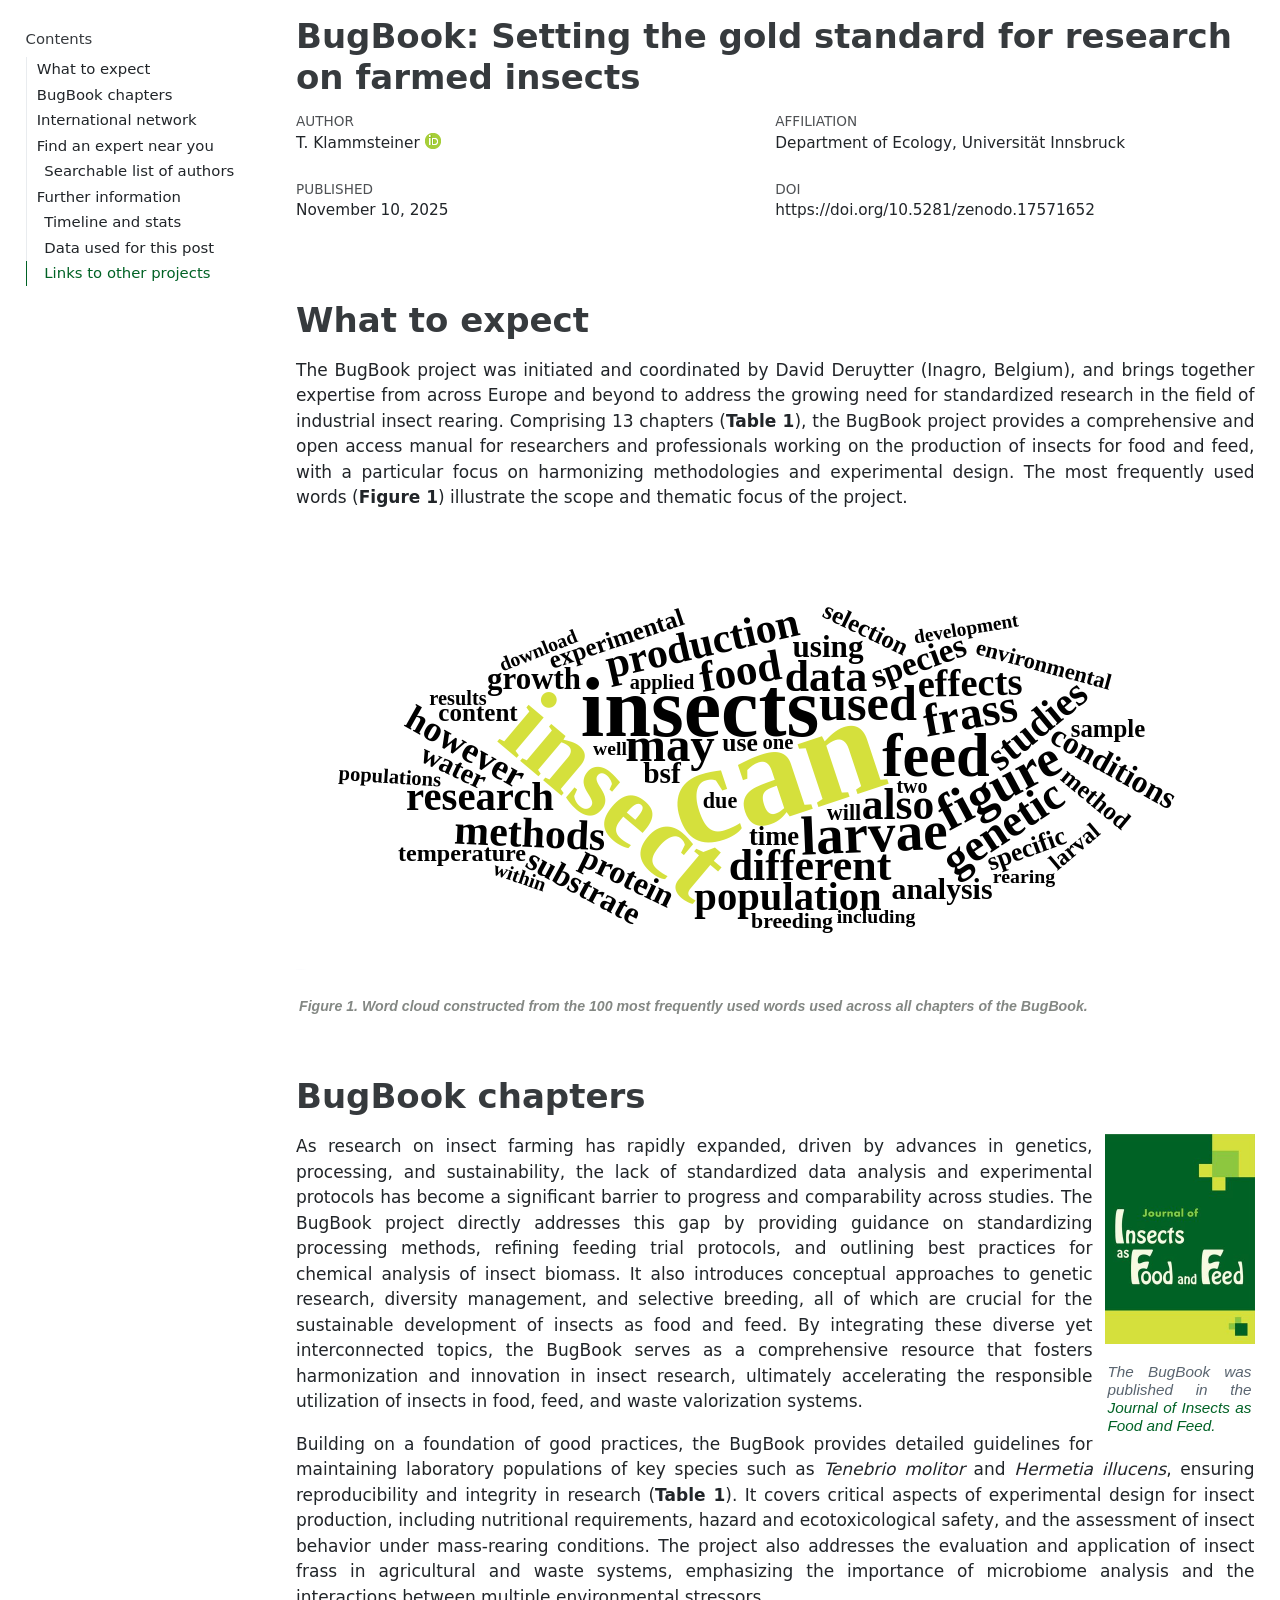
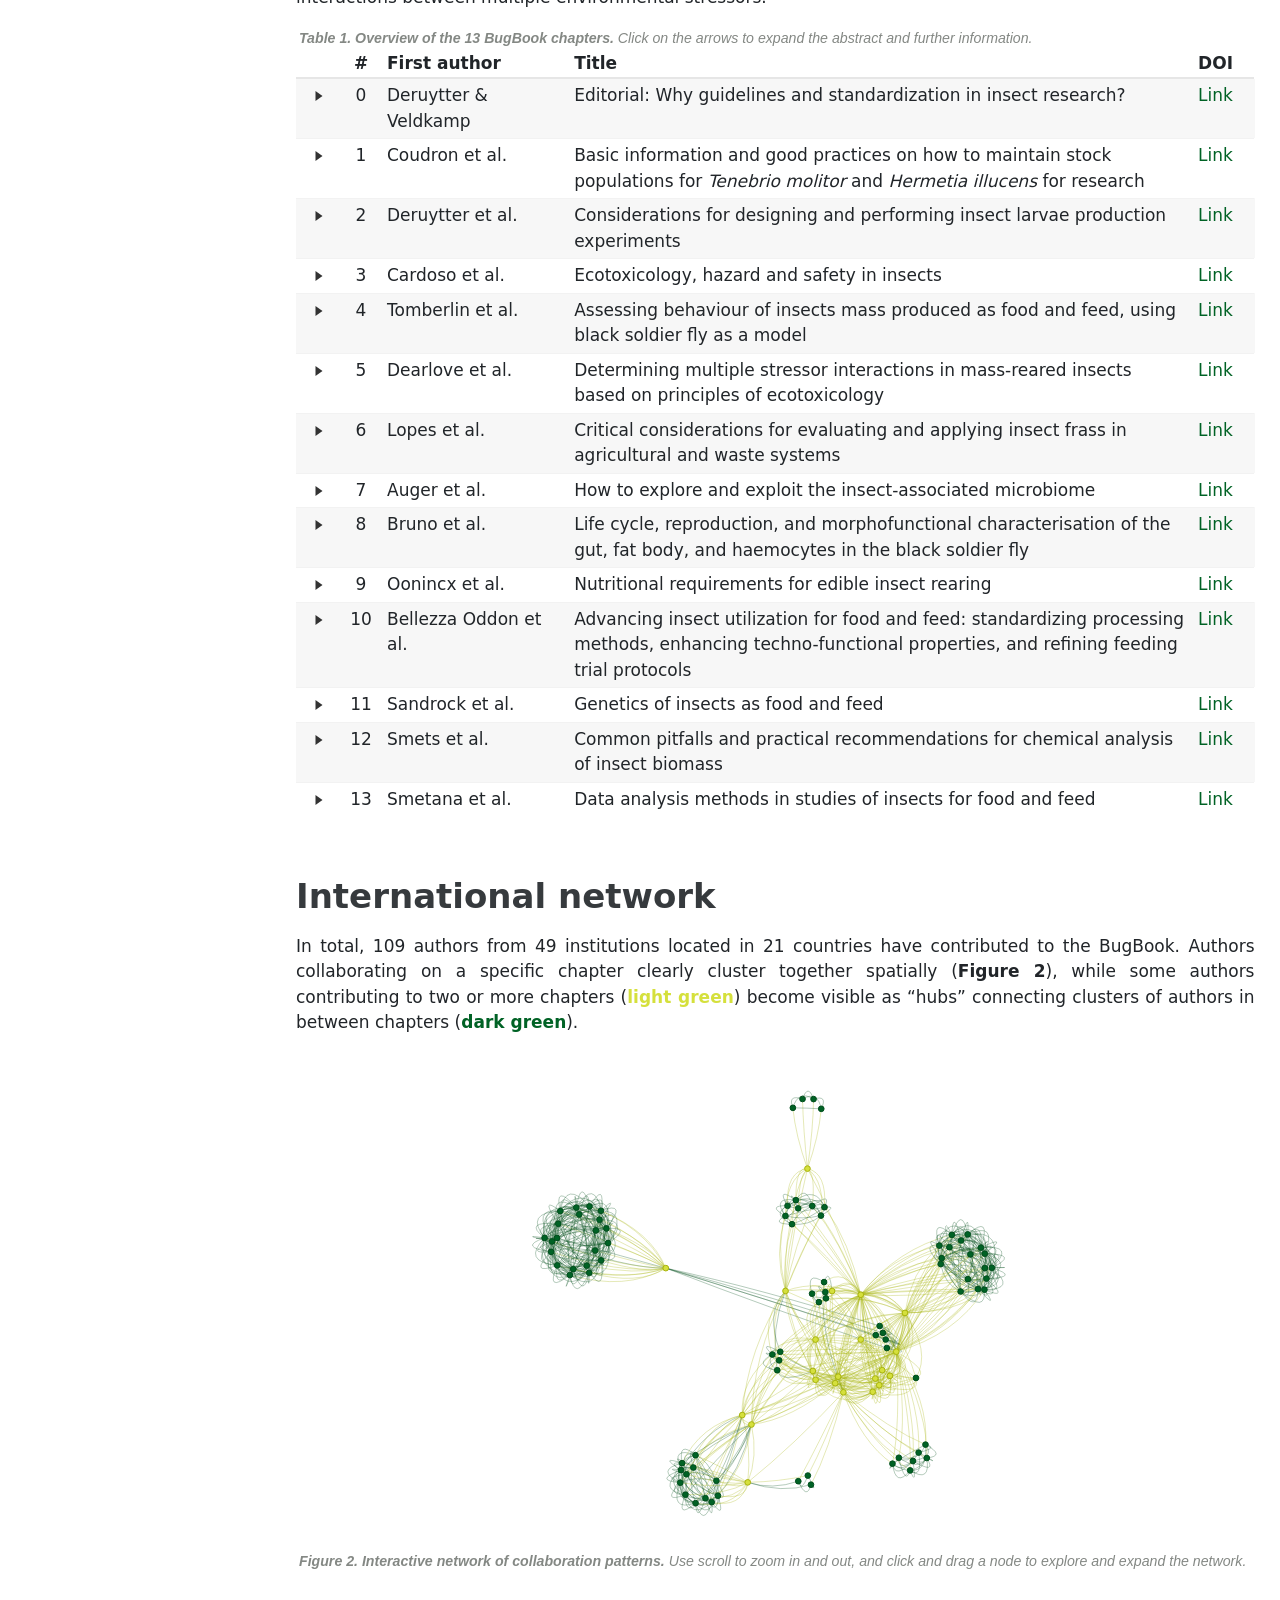
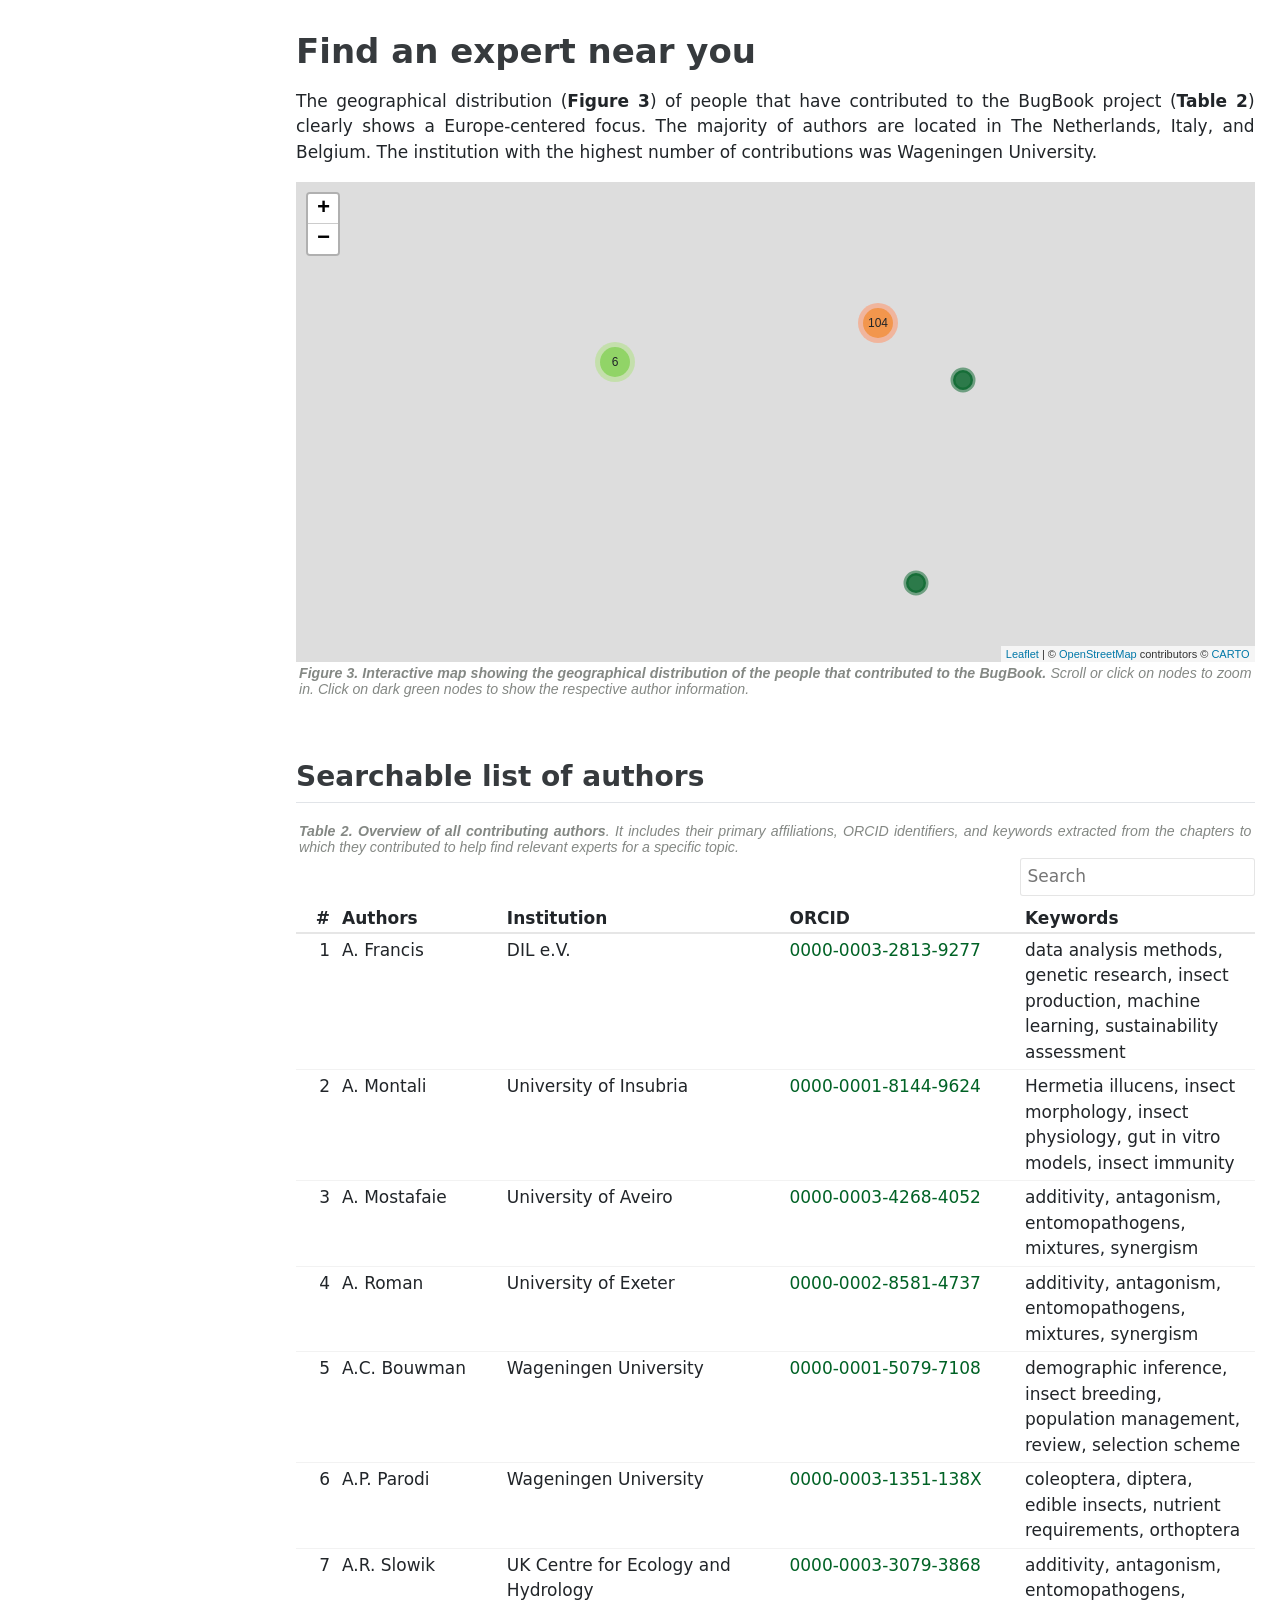
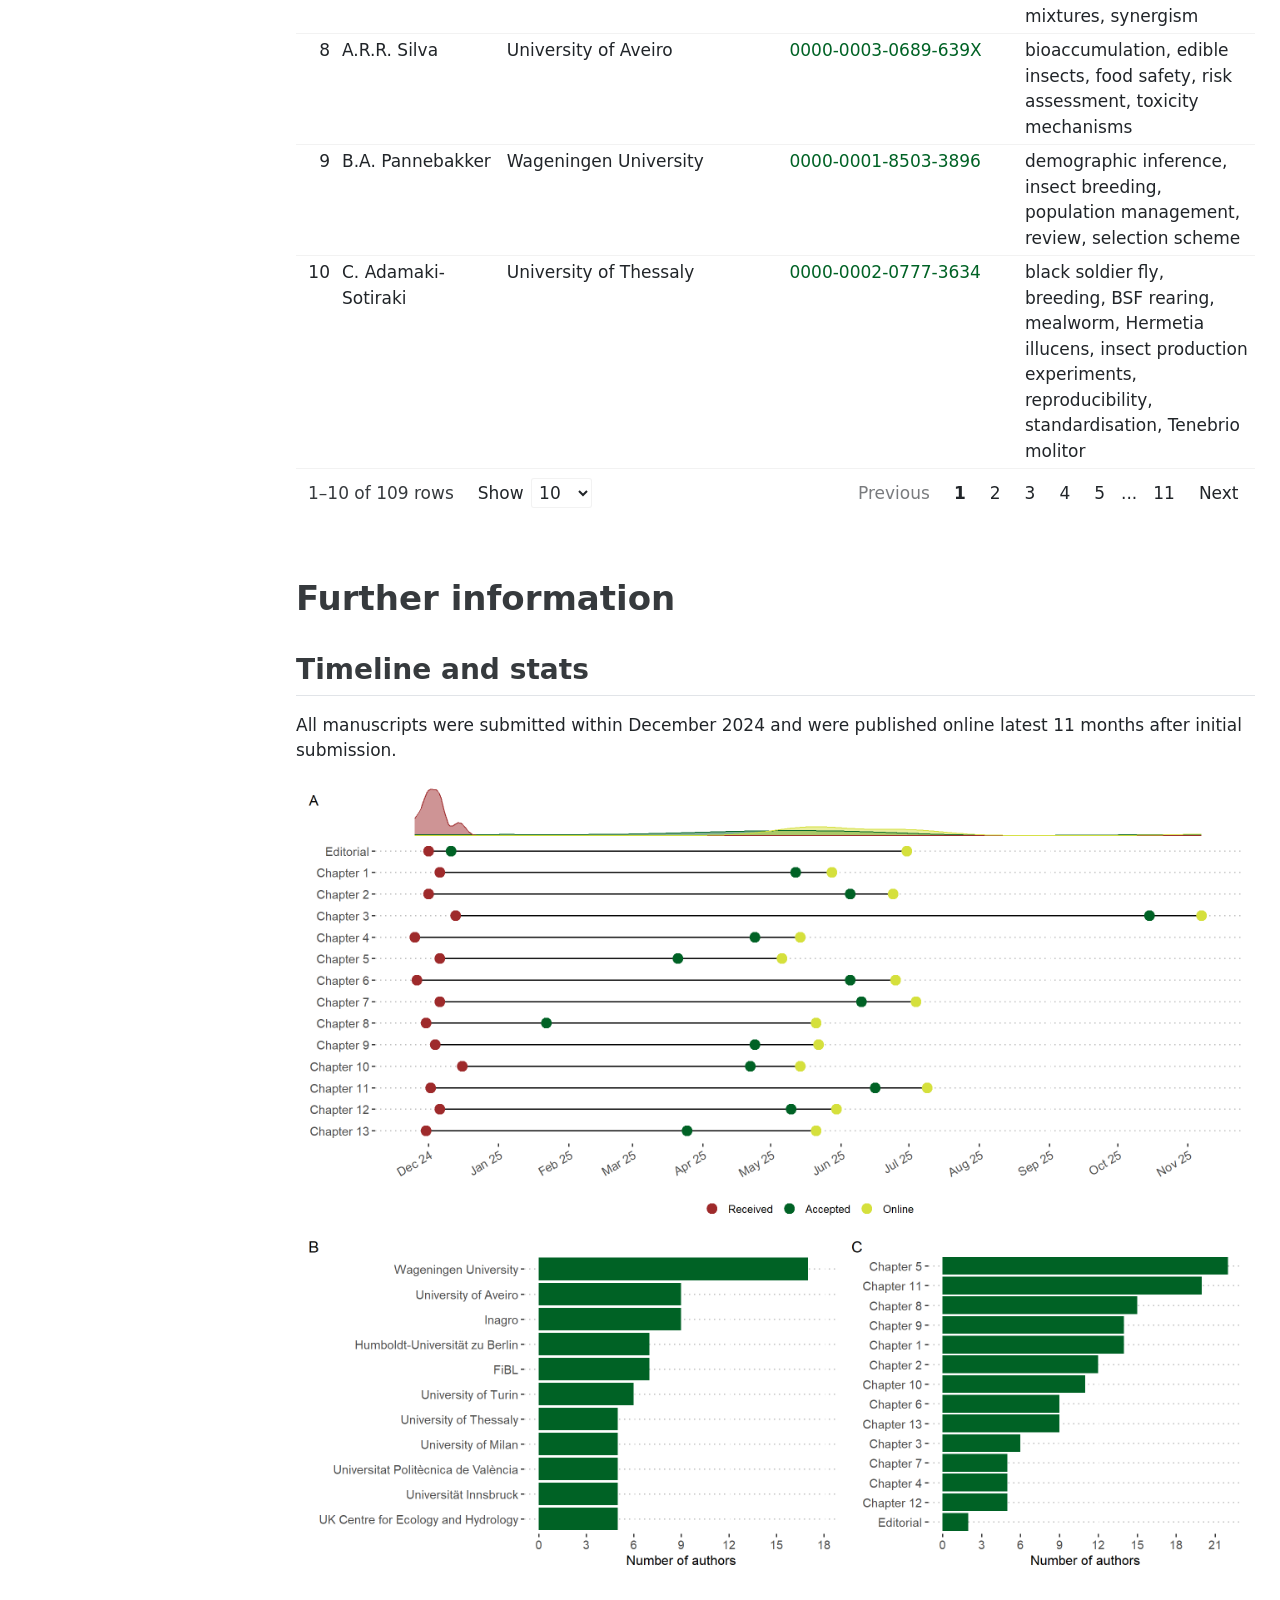
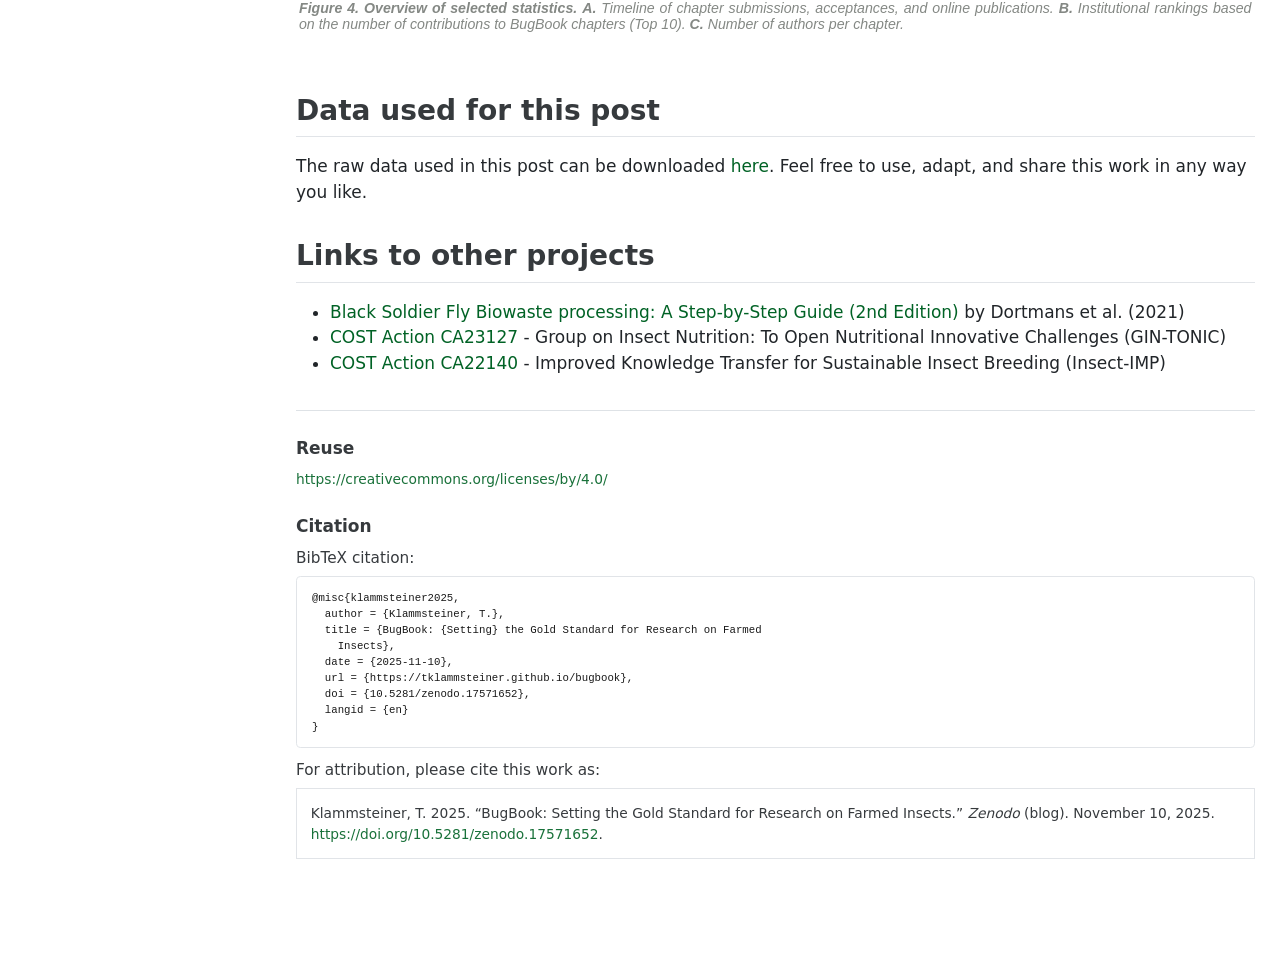
==== commit 2303f9b6: "added DOI" ====
--- a/index.html
+++ b/index.html
@@ -132,7 +132,7 @@
     <div class="quarto-title-meta-heading">Doi</div>
     <div class="quarto-title-meta-contents">
       <p class="doi">
-        <a href="https://doi.org/https://doi.org/">https://doi.org/</a>
+        <a href="https://doi.org/https://doi.org/10.5281/zenodo.17571652">https://doi.org/10.5281/zenodo.17571652</a>
       </p>
     </div>
   </div>
@@ -261,13 +261,13 @@
     Insects},
   date = {2025-11-10},
   url = {https://tklammsteiner.github.io/bugbook},
-  doi = {https://doi.org/},
+  doi = {10.5281/zenodo.17571652},
   langid = {en}
 }
 </code><button title="Copy to Clipboard" class="code-copy-button"><i class="bi"></i></button></pre><div class="quarto-appendix-secondary-label">For attribution, please cite this work as:</div><div id="ref-klammsteiner2025" class="csl-entry quarto-appendix-citeas" role="listitem">
 Klammsteiner, T. 2025. <span>“BugBook: Setting the Gold Standard for
 Research on Farmed Insects.”</span> <em>Zenodo</em> (blog). November 10,
-2025. https://doi.org/<a href="https://doi.org/">https://doi.org/</a>.
+2025. <a href="https://doi.org/10.5281/zenodo.17571652">https://doi.org/10.5281/zenodo.17571652</a>.
 </div></div></section></div></main>
 <!-- /main column -->
 <script id="quarto-html-after-body" type="application/javascript">
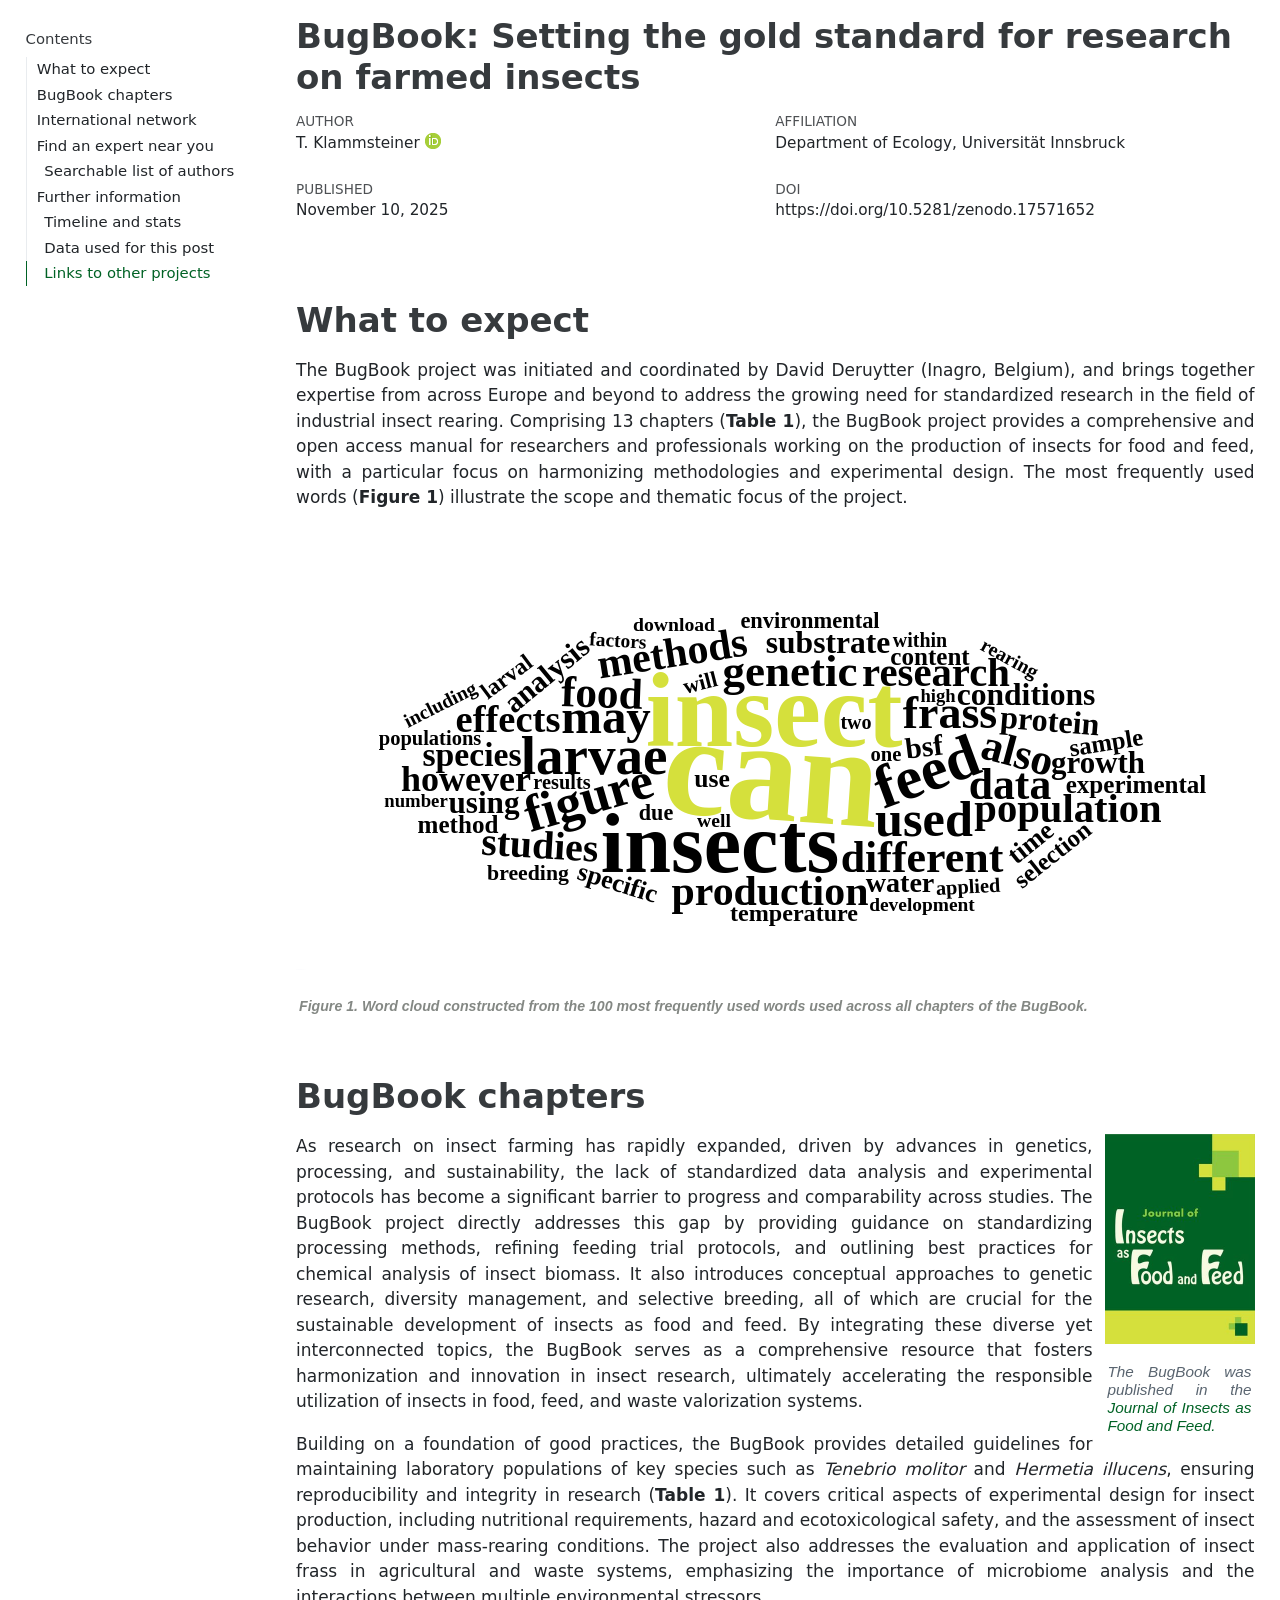
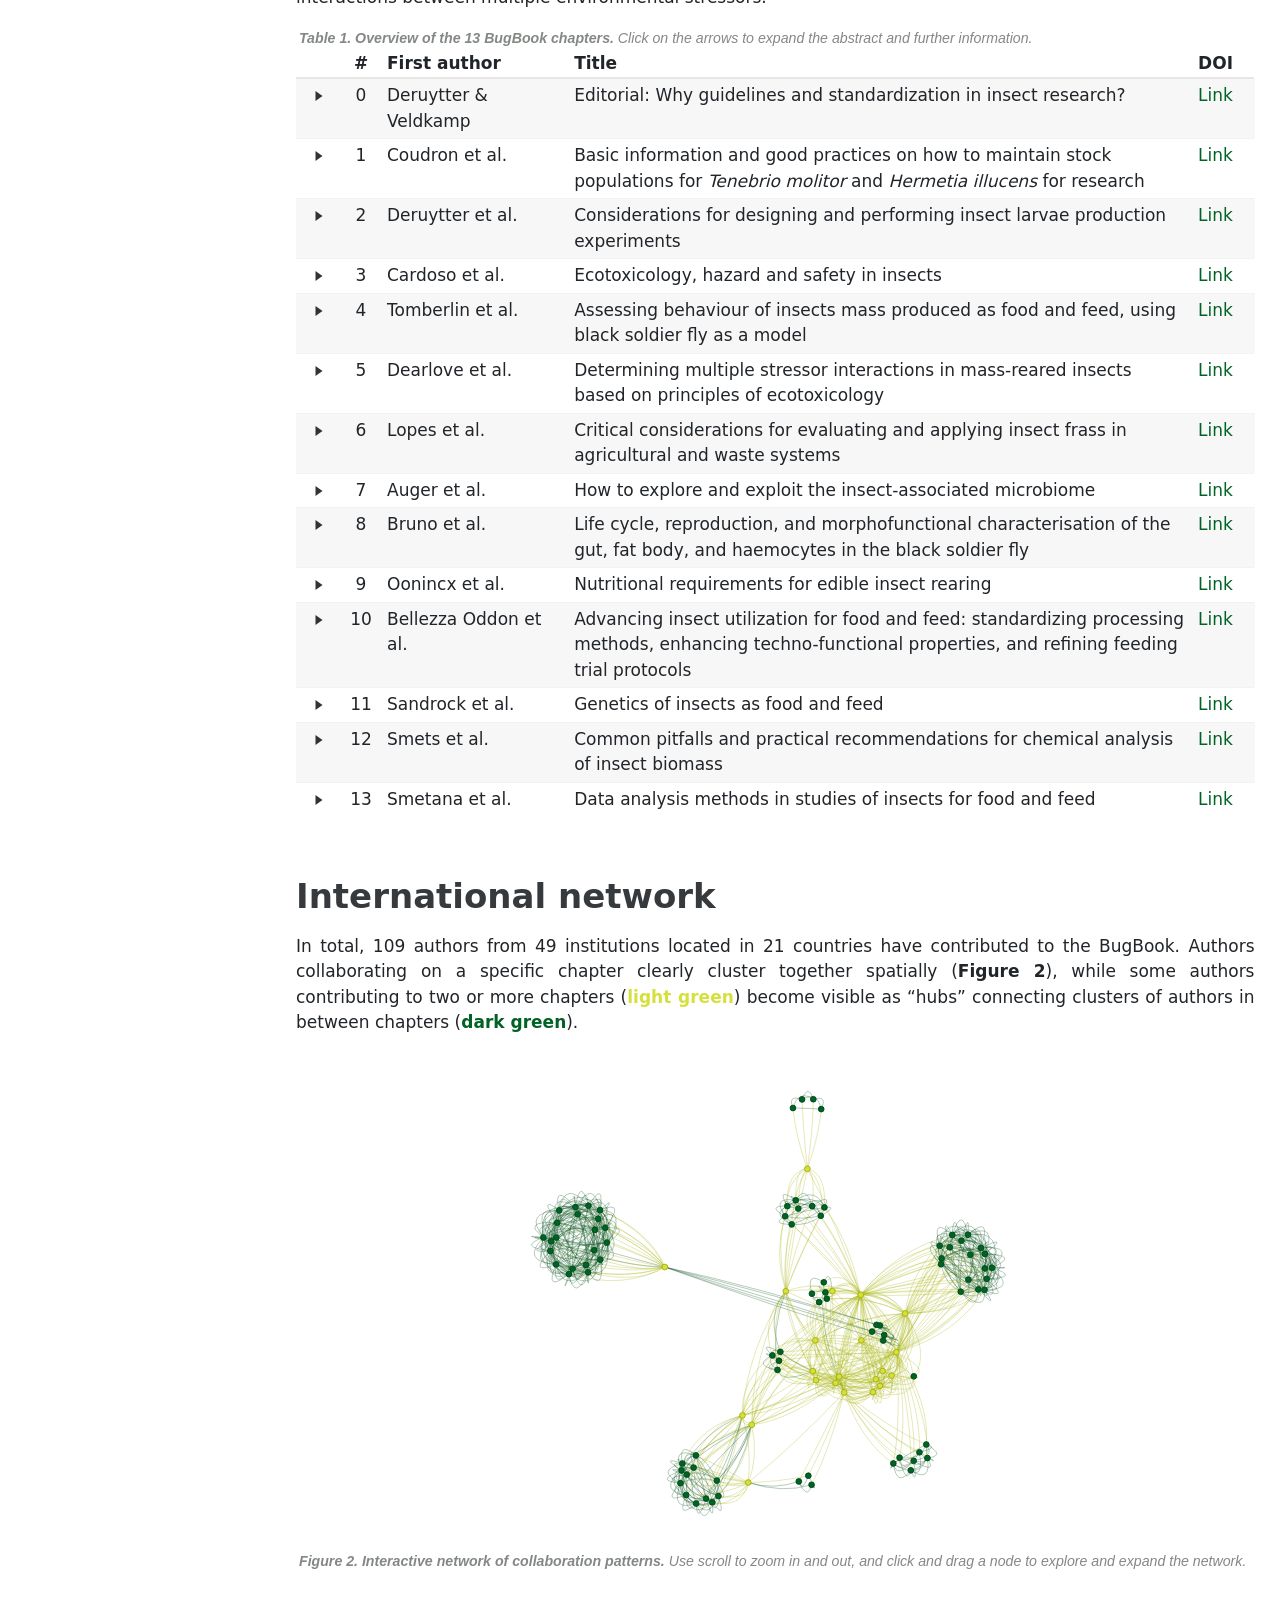
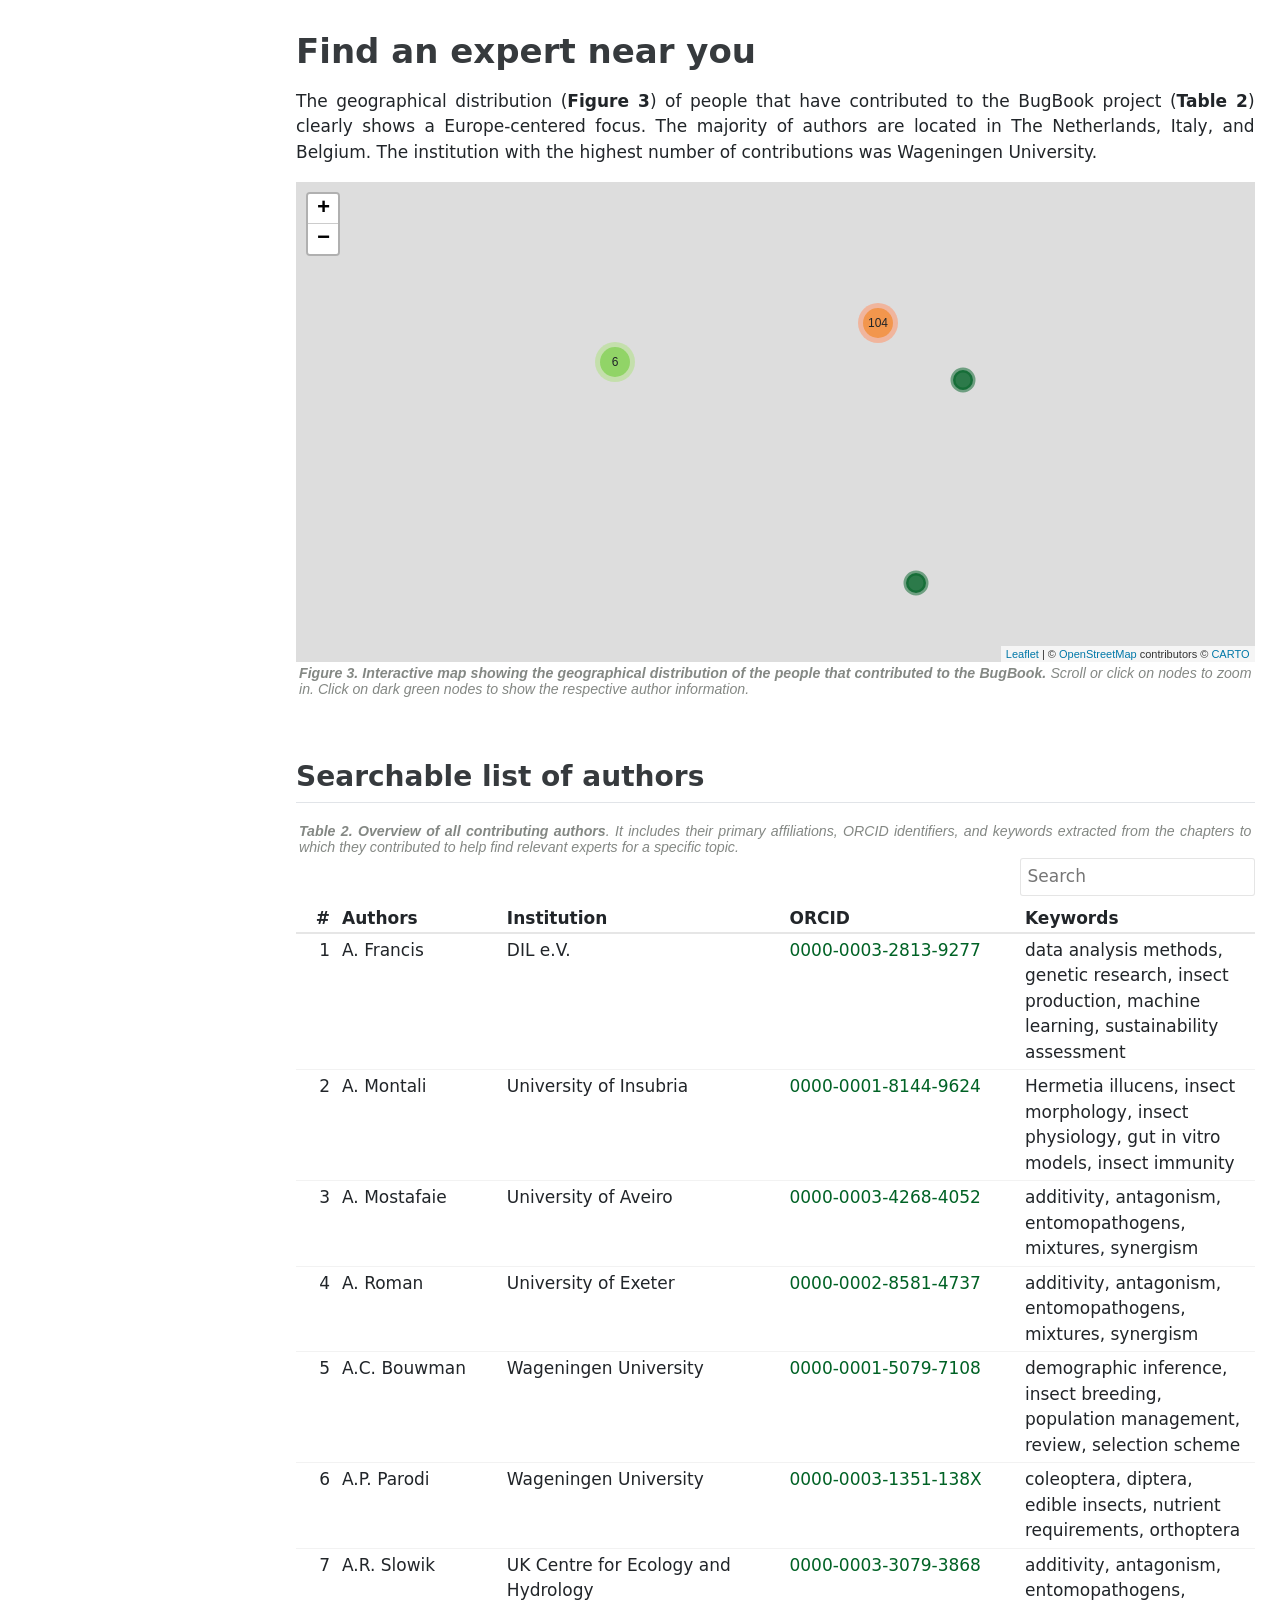
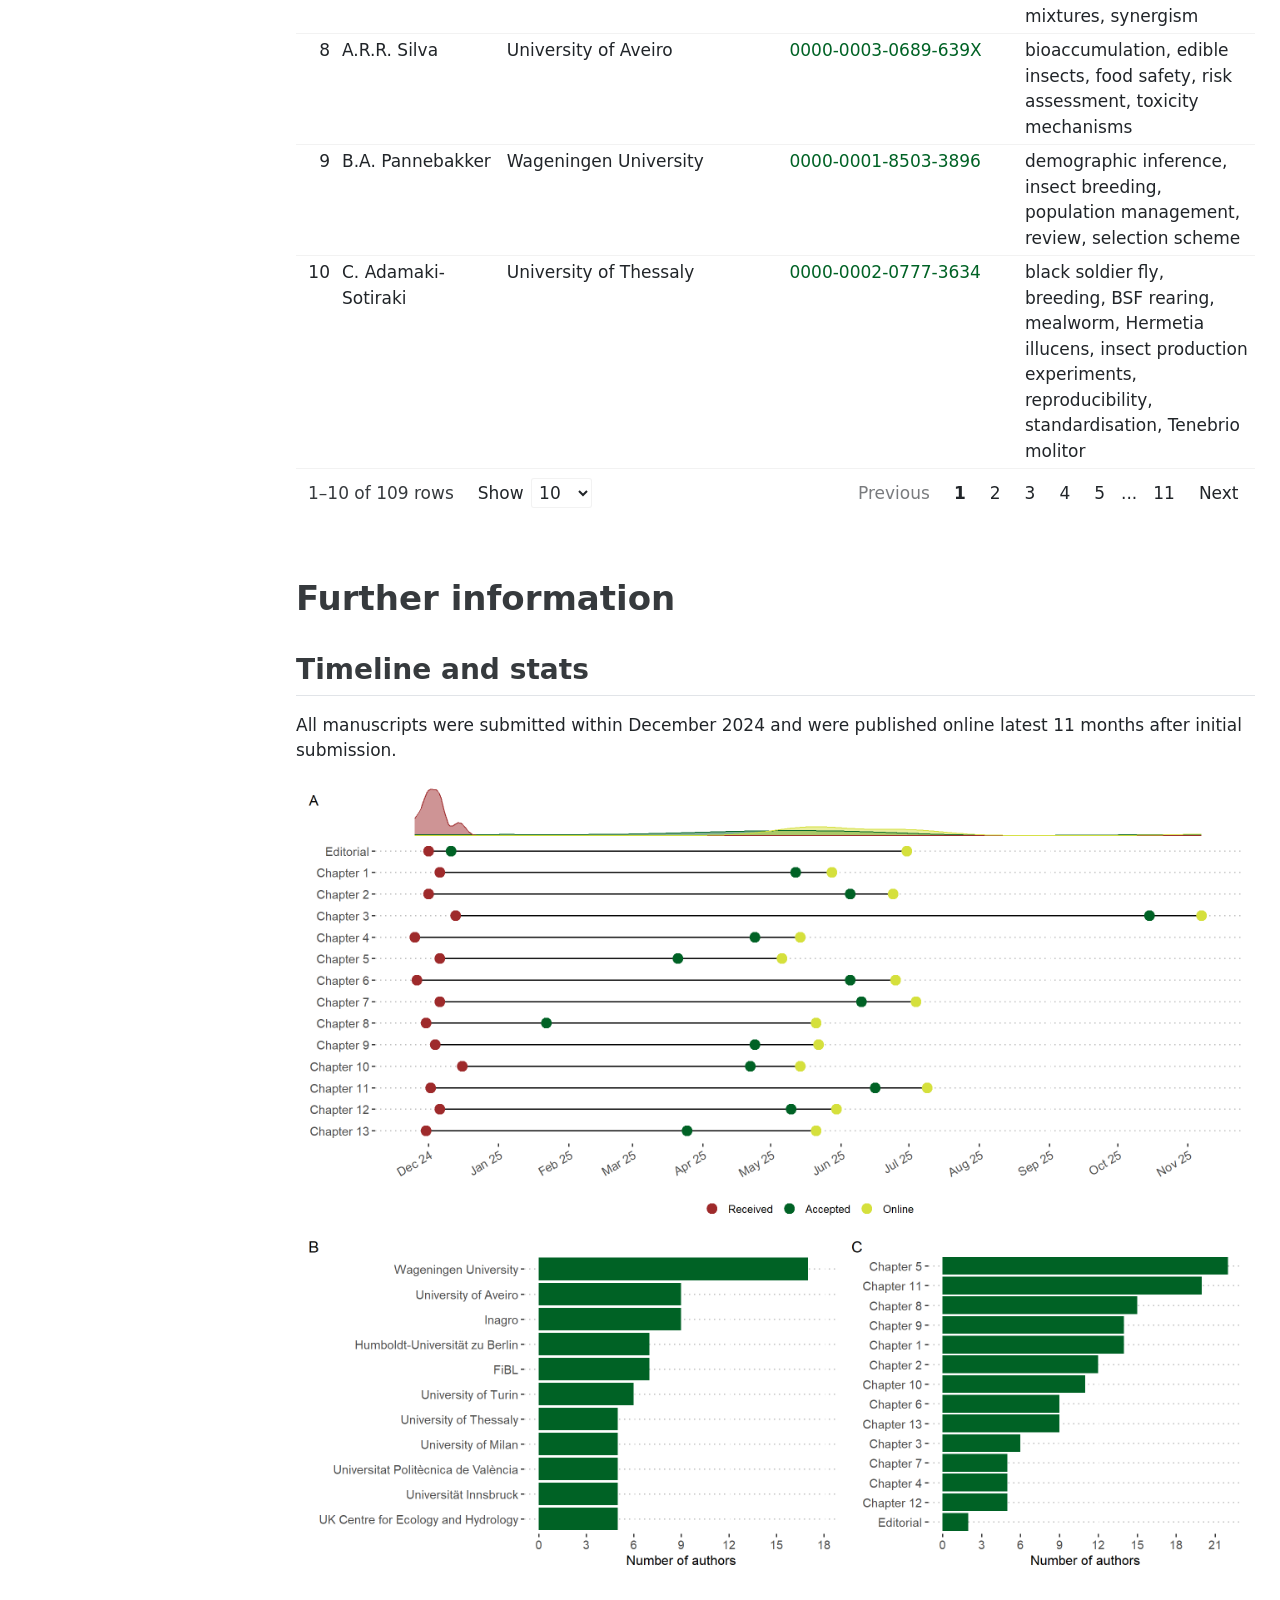
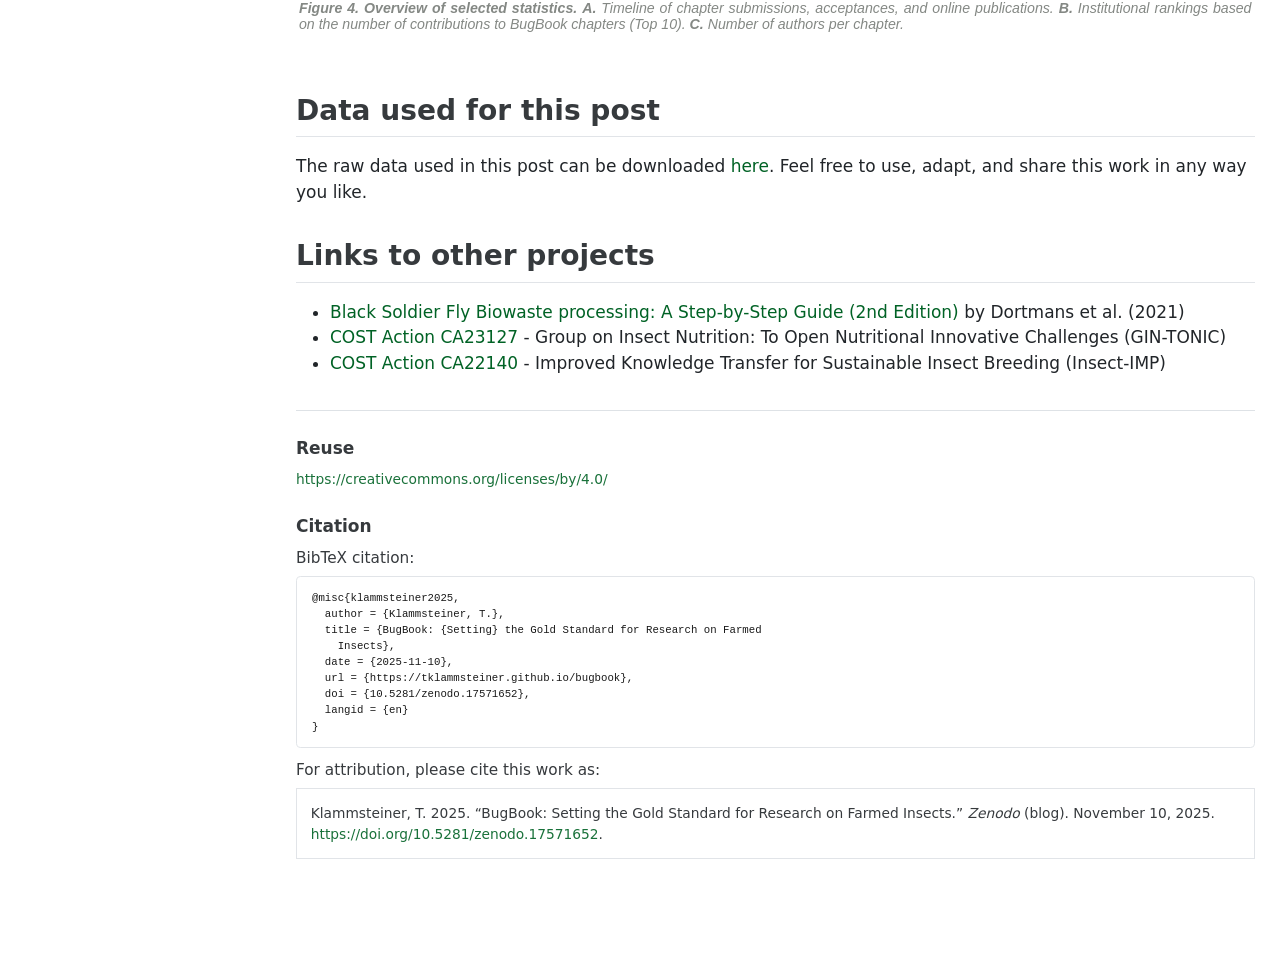
==== commit 5c9c2283: "fixed data download link" ====
--- a/index.html
+++ b/index.html
@@ -243,7 +243,7 @@
 </section>
 <section id="data-used-for-this-post" class="level2">
 <h2 class="anchored" data-anchor-id="data-used-for-this-post">Data used for this post</h2>
-<p>The raw data used in this post can be downloaded <a href="https://github.com/tklammsteiner/bugbook/raw/dad477f8be674a8cbb0b8a0aa413551127c03525/data/bugbook_data.xlsx">here</a>. Feel free to use, adapt, and share this work in any way you like.</p>
+<p>The raw data used in this post can be downloaded <a href="data/bugbook_data.xlsx">here</a>. Feel free to use, adapt, and share this work in any way you like.</p>
 </section>
 <section id="links-to-other-projects" class="level2">
 <h2 class="anchored" data-anchor-id="links-to-other-projects">Links to other projects</h2>
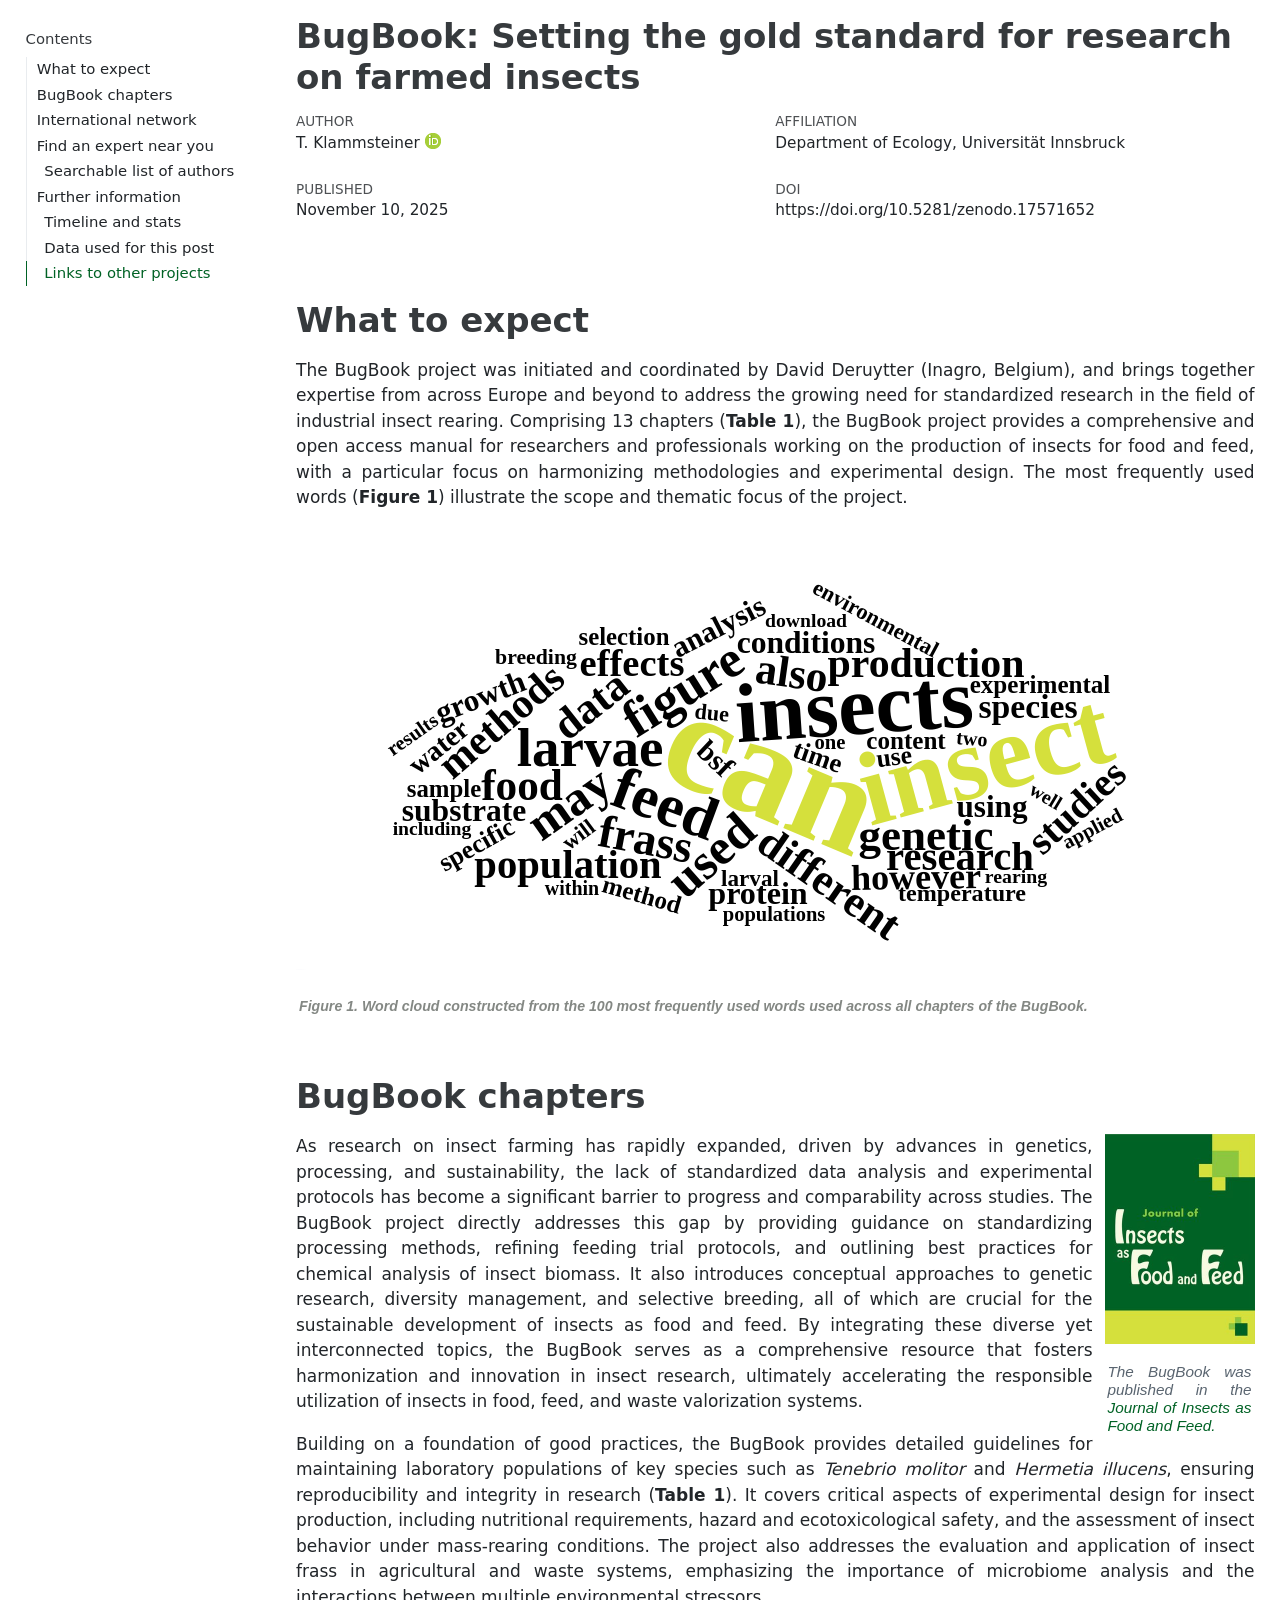
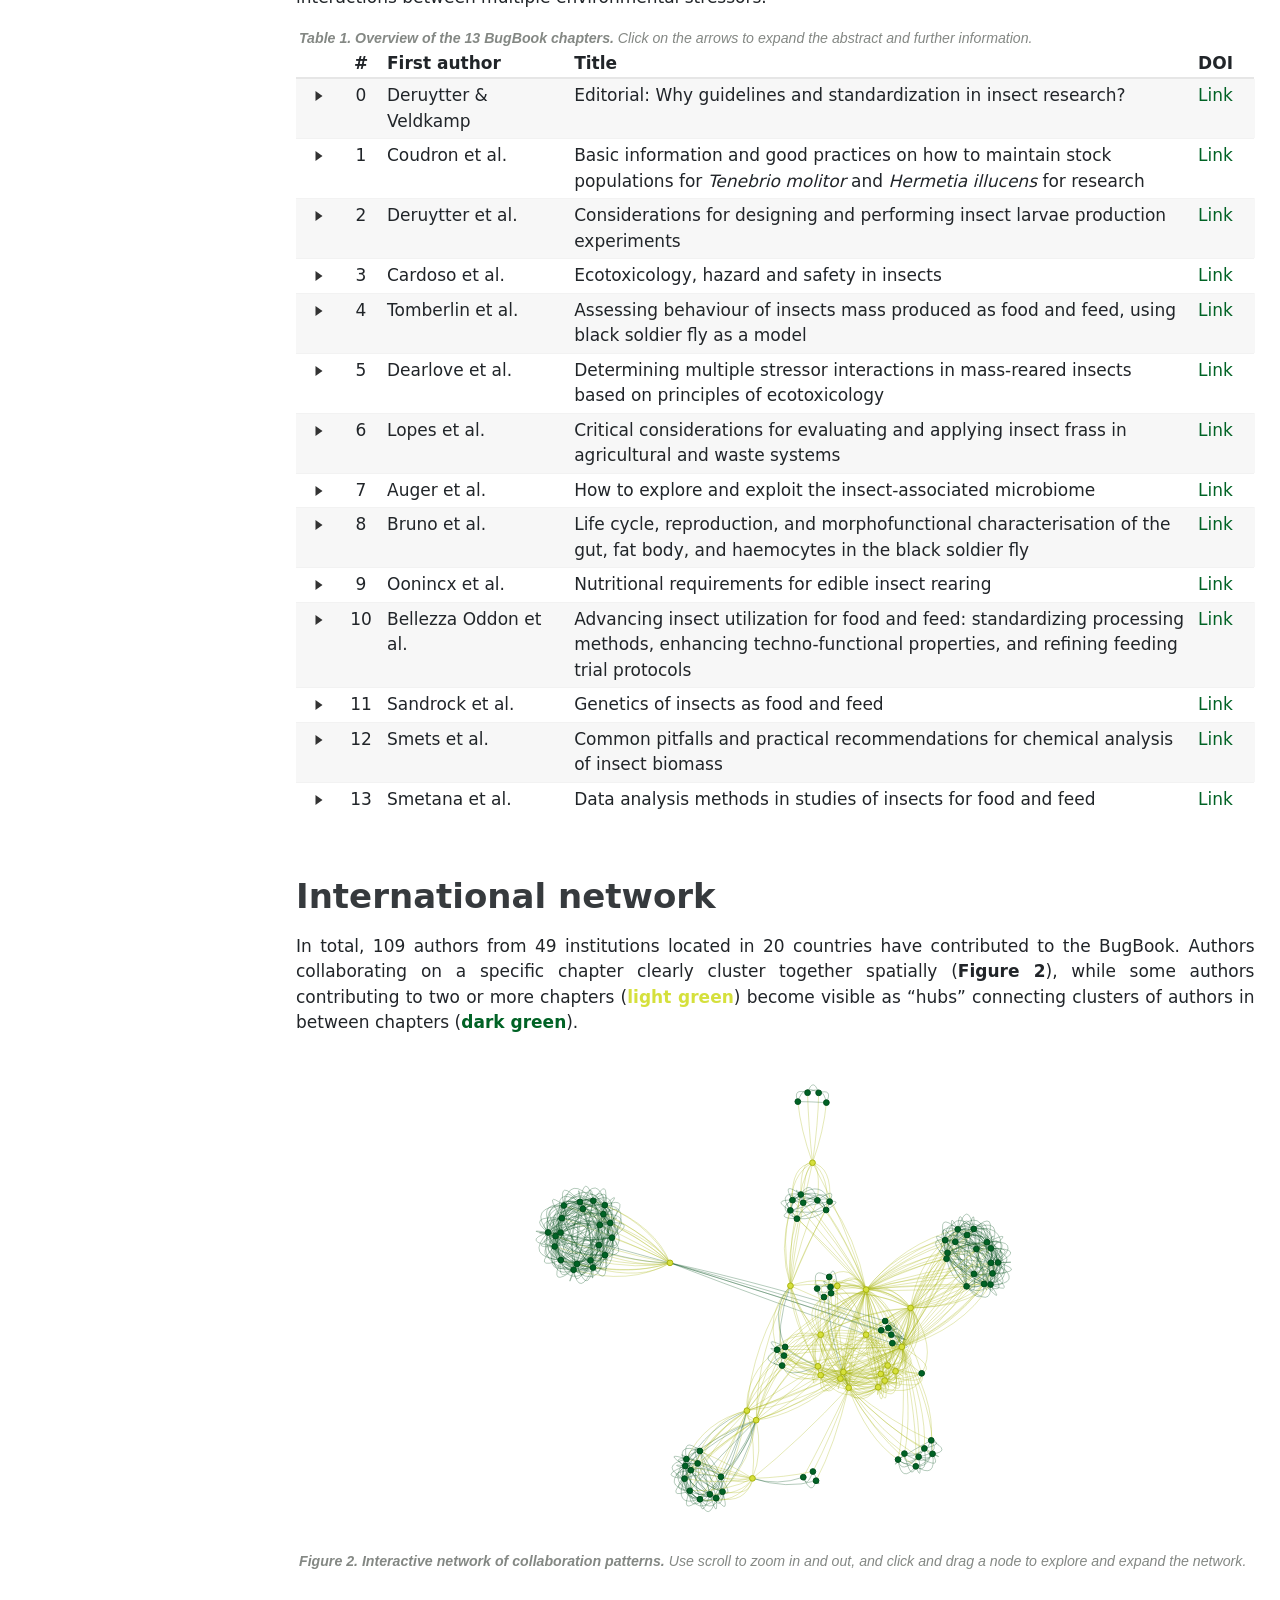
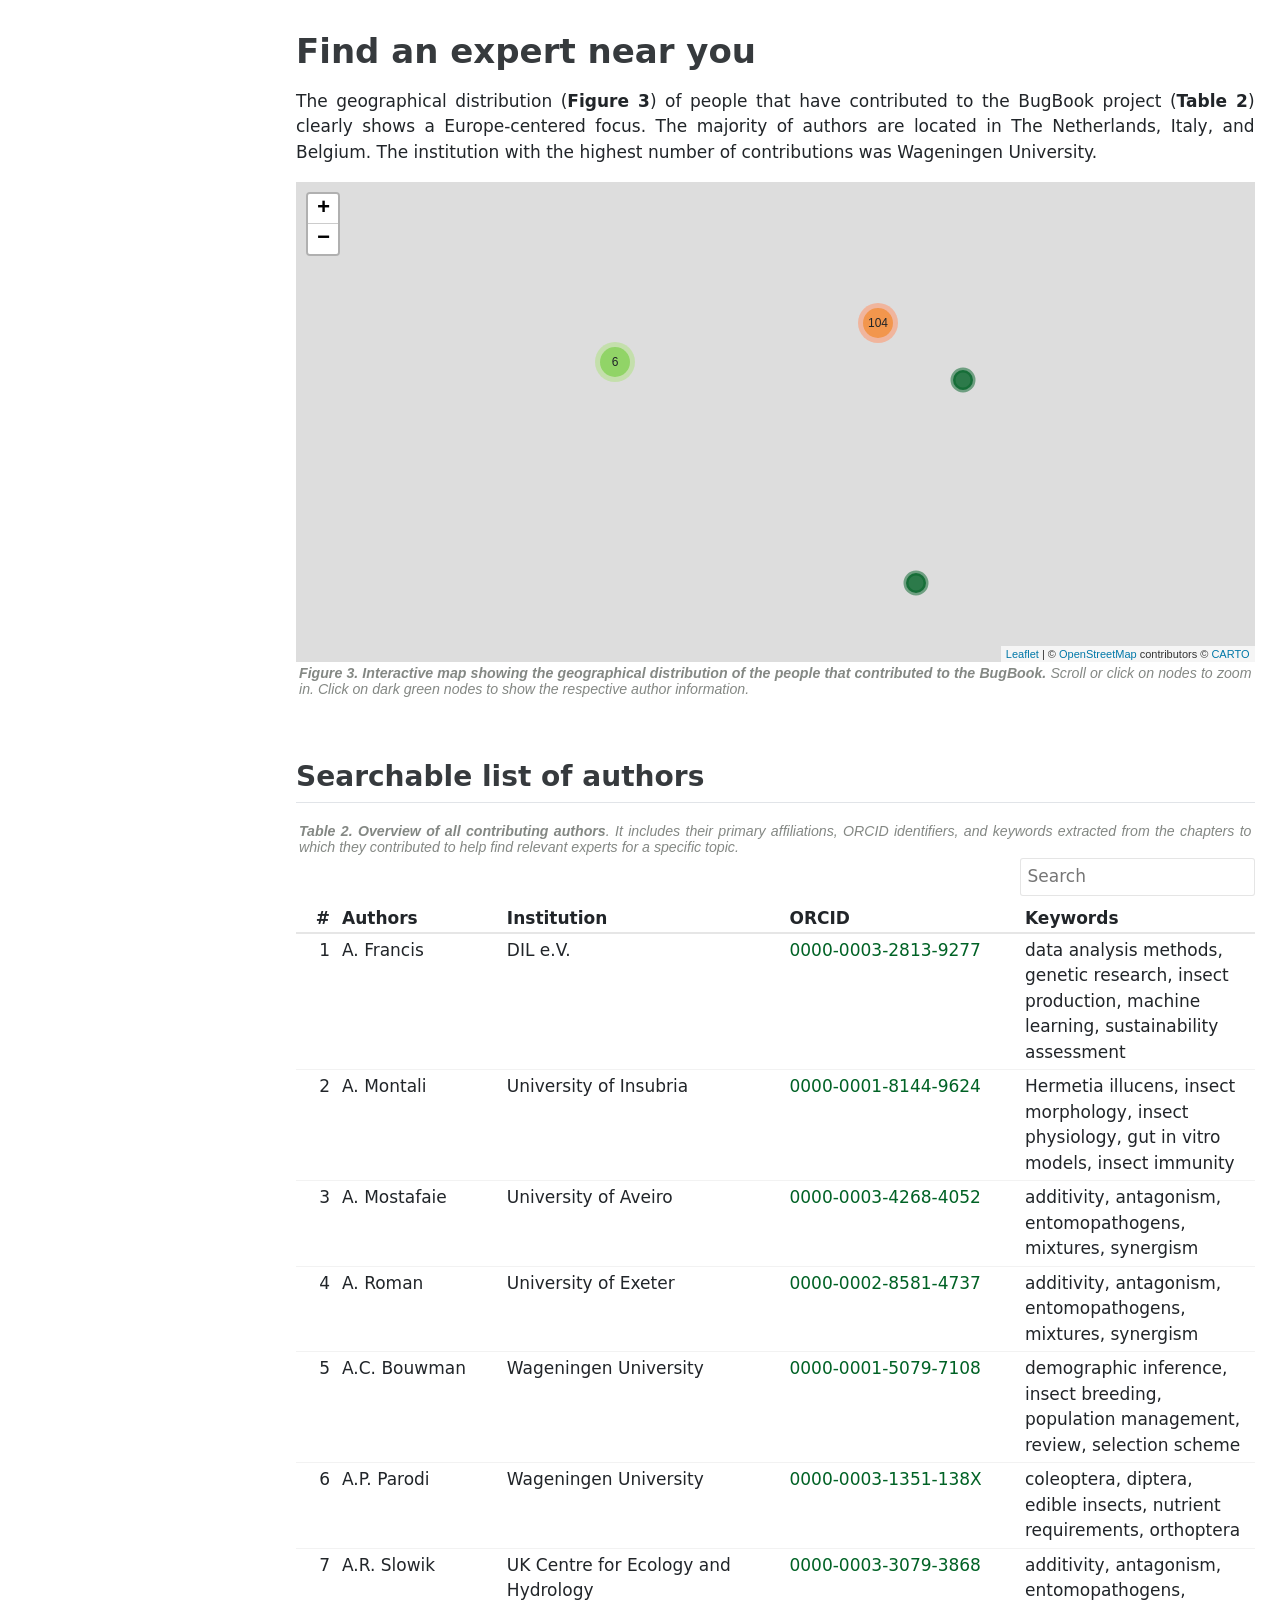
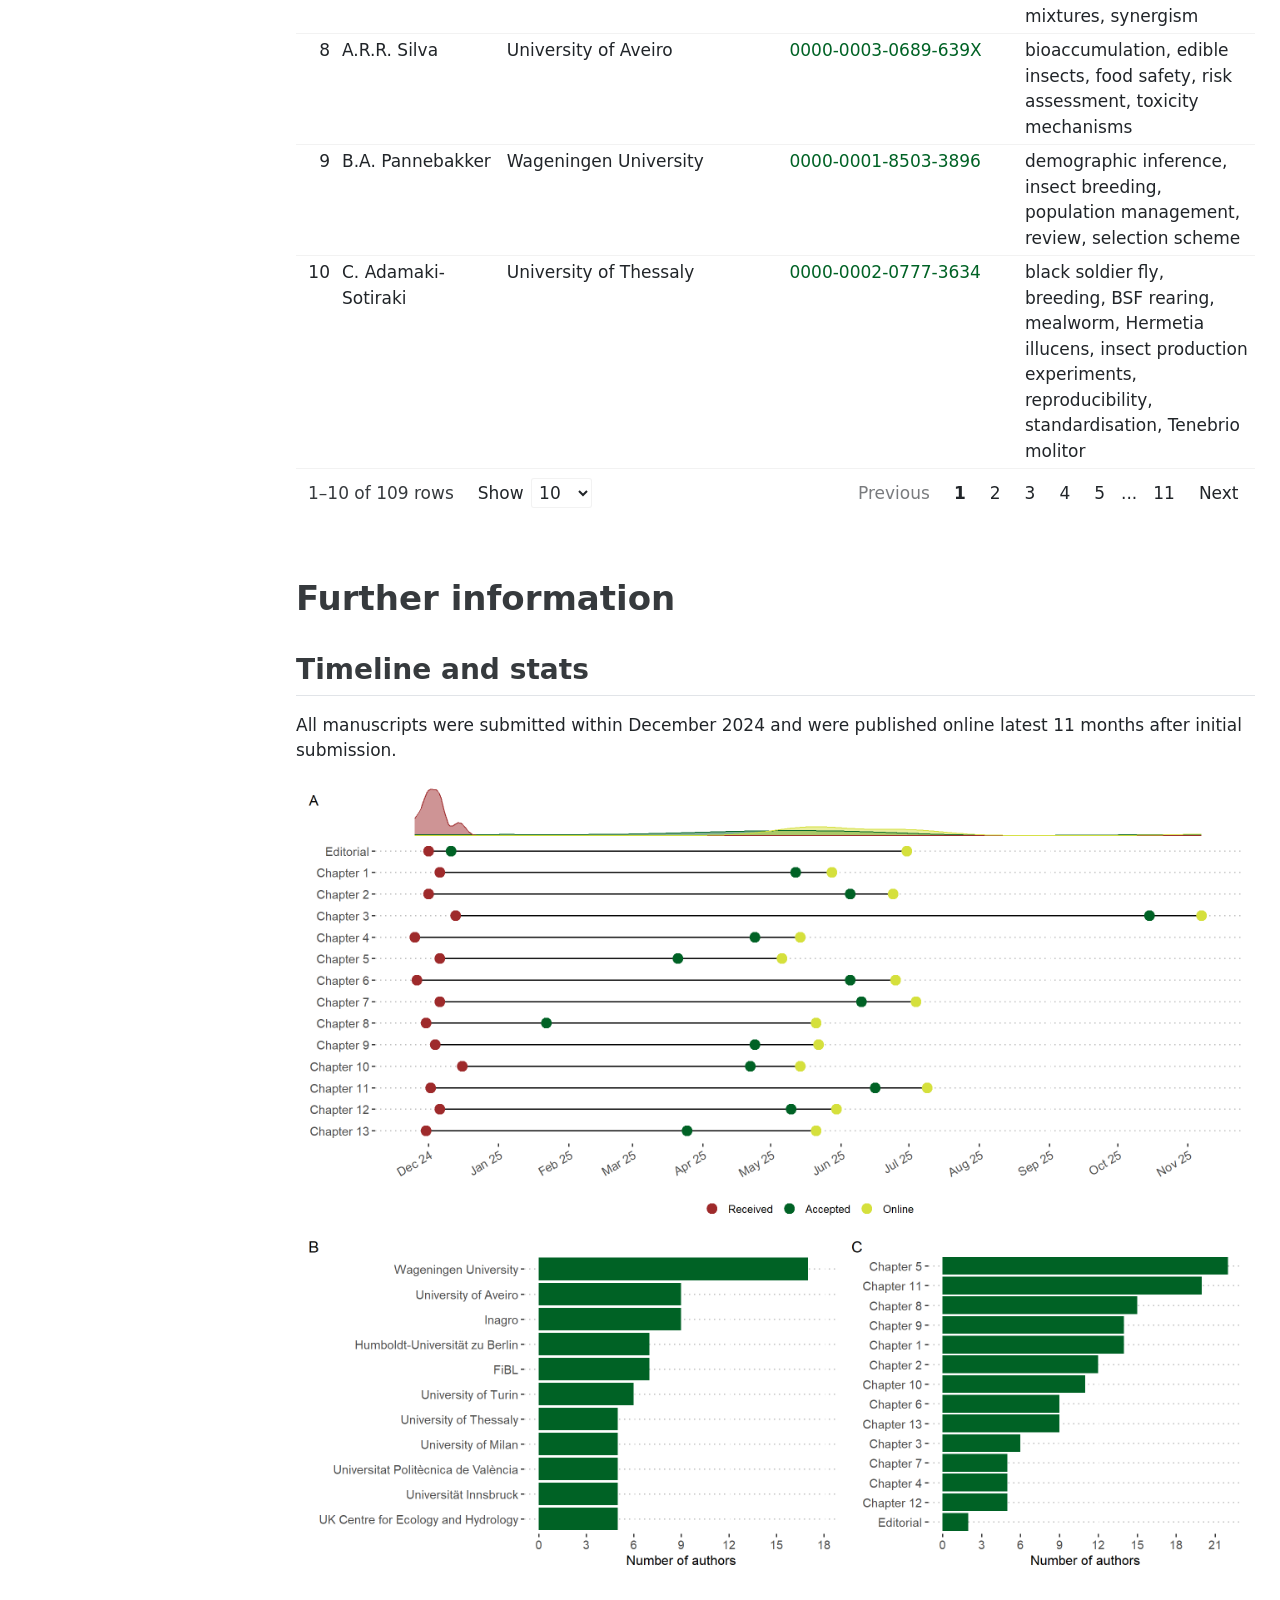
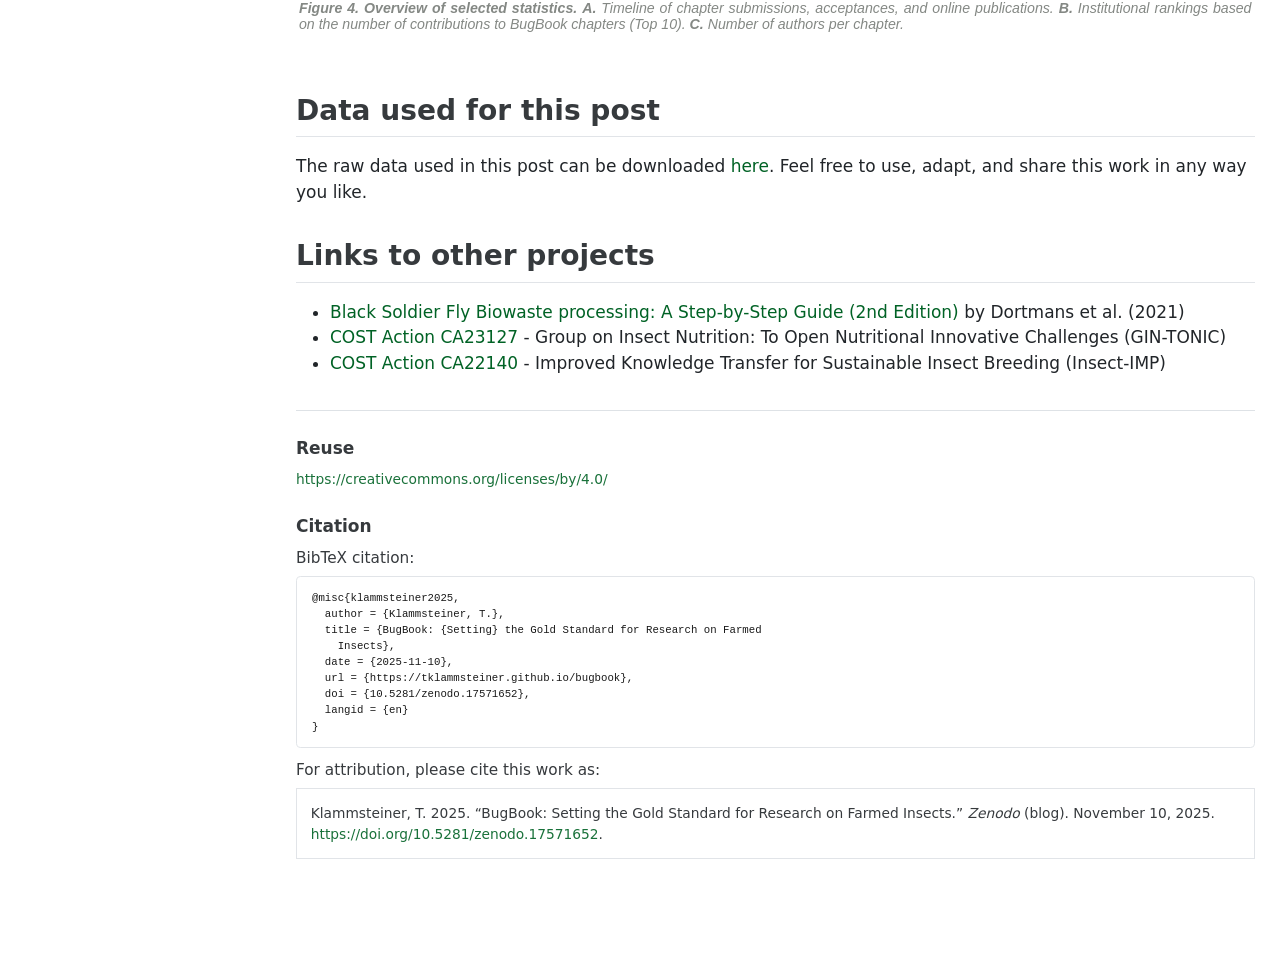
==== commit a68d4533: "Harmonized USA and United States" ====
--- a/index.html
+++ b/index.html
@@ -183,7 +183,7 @@
 <section id="international-network" class="level1">
 <h1>International network</h1>
 <div style="text-align:justify;">
-<p>In total, 109 authors from 49 institutions located in 21 countries have contributed to the BugBook. Authors collaborating on a specific chapter clearly cluster together spatially (<b>Figure 2</b>), while some authors contributing to two or more chapters (<span style="color:#D5E03C;"><b>light green</b></span>) become visible as “hubs” connecting clusters of authors in between chapters (<span style="color:#006225;"><b>dark green</b></span>).</p>
+<p>In total, 109 authors from 49 institutions located in 20 countries have contributed to the BugBook. Authors collaborating on a specific chapter clearly cluster together spatially (<b>Figure 2</b>), while some authors contributing to two or more chapters (<span style="color:#D5E03C;"><b>light green</b></span>) become visible as “hubs” connecting clusters of authors in between chapters (<span style="color:#006225;"><b>dark green</b></span>).</p>
 </div>
 <div class="cell">
 <div class="cell-output-display">
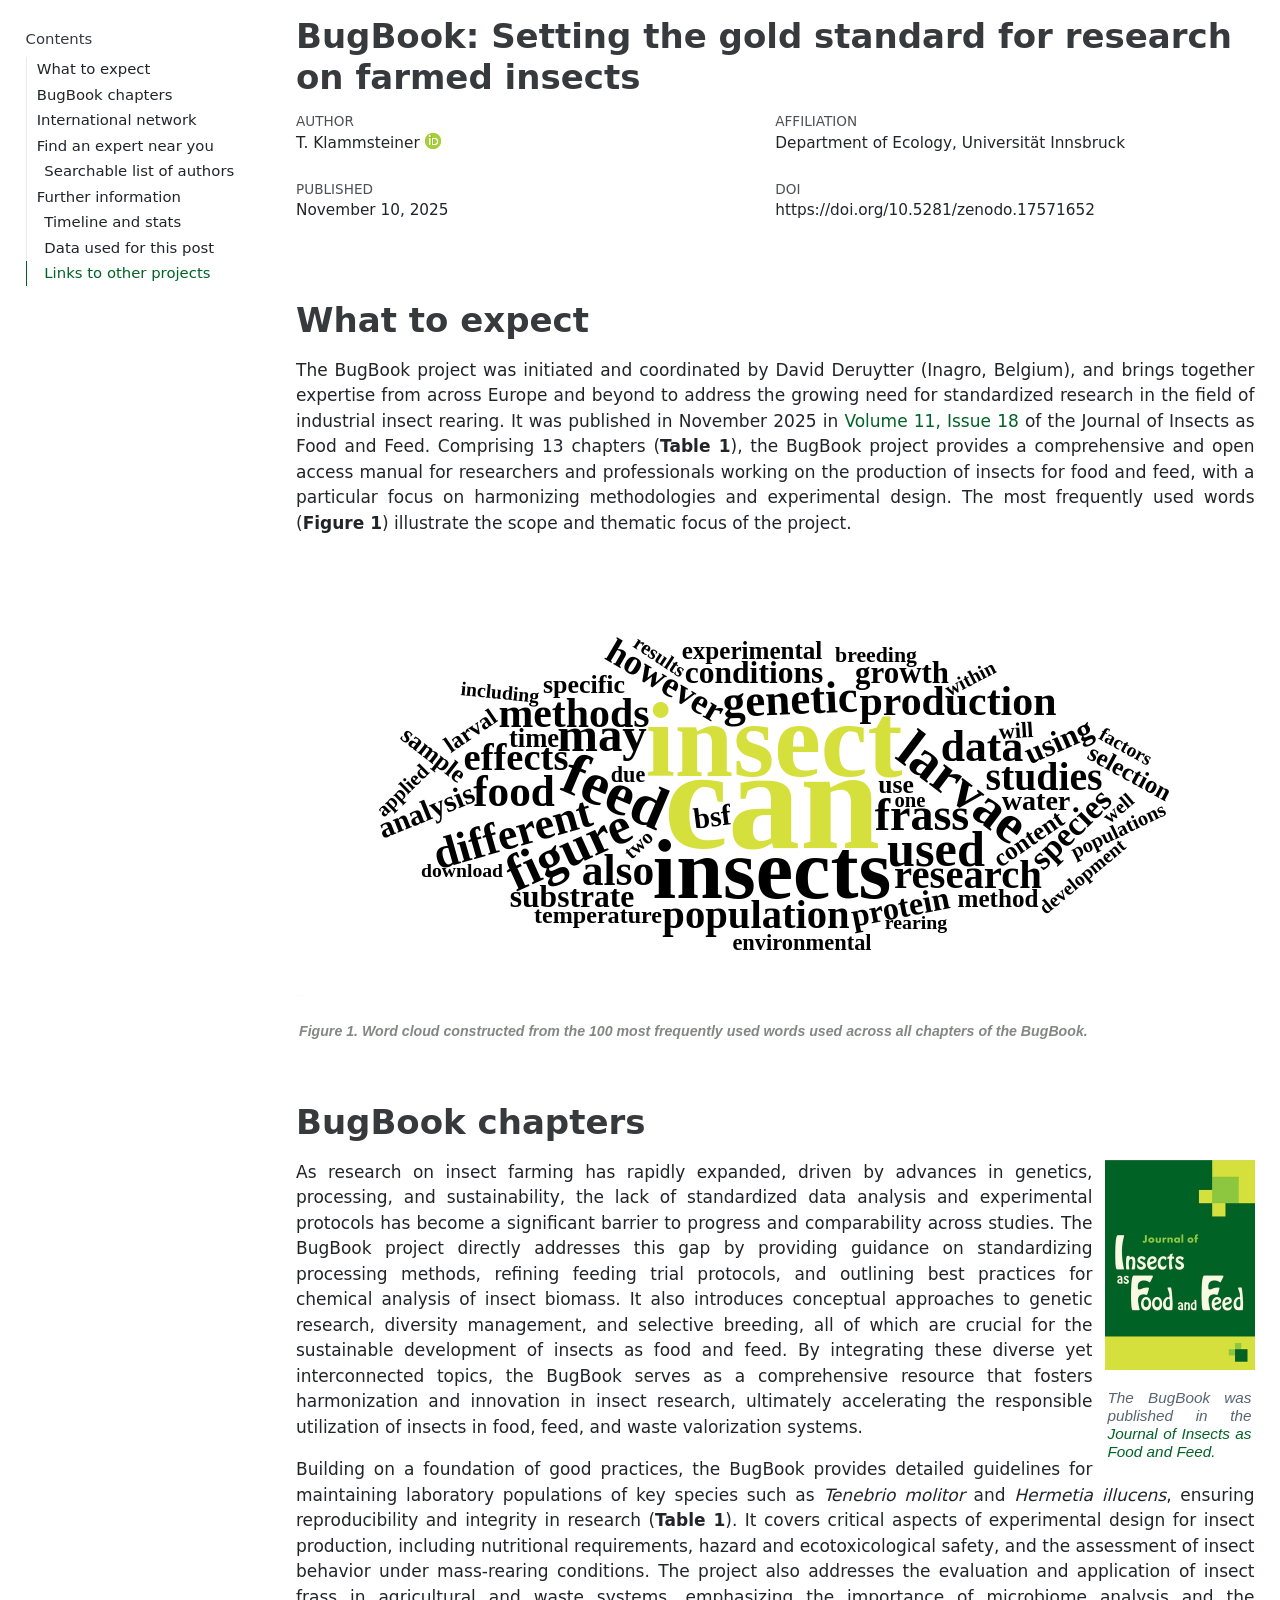
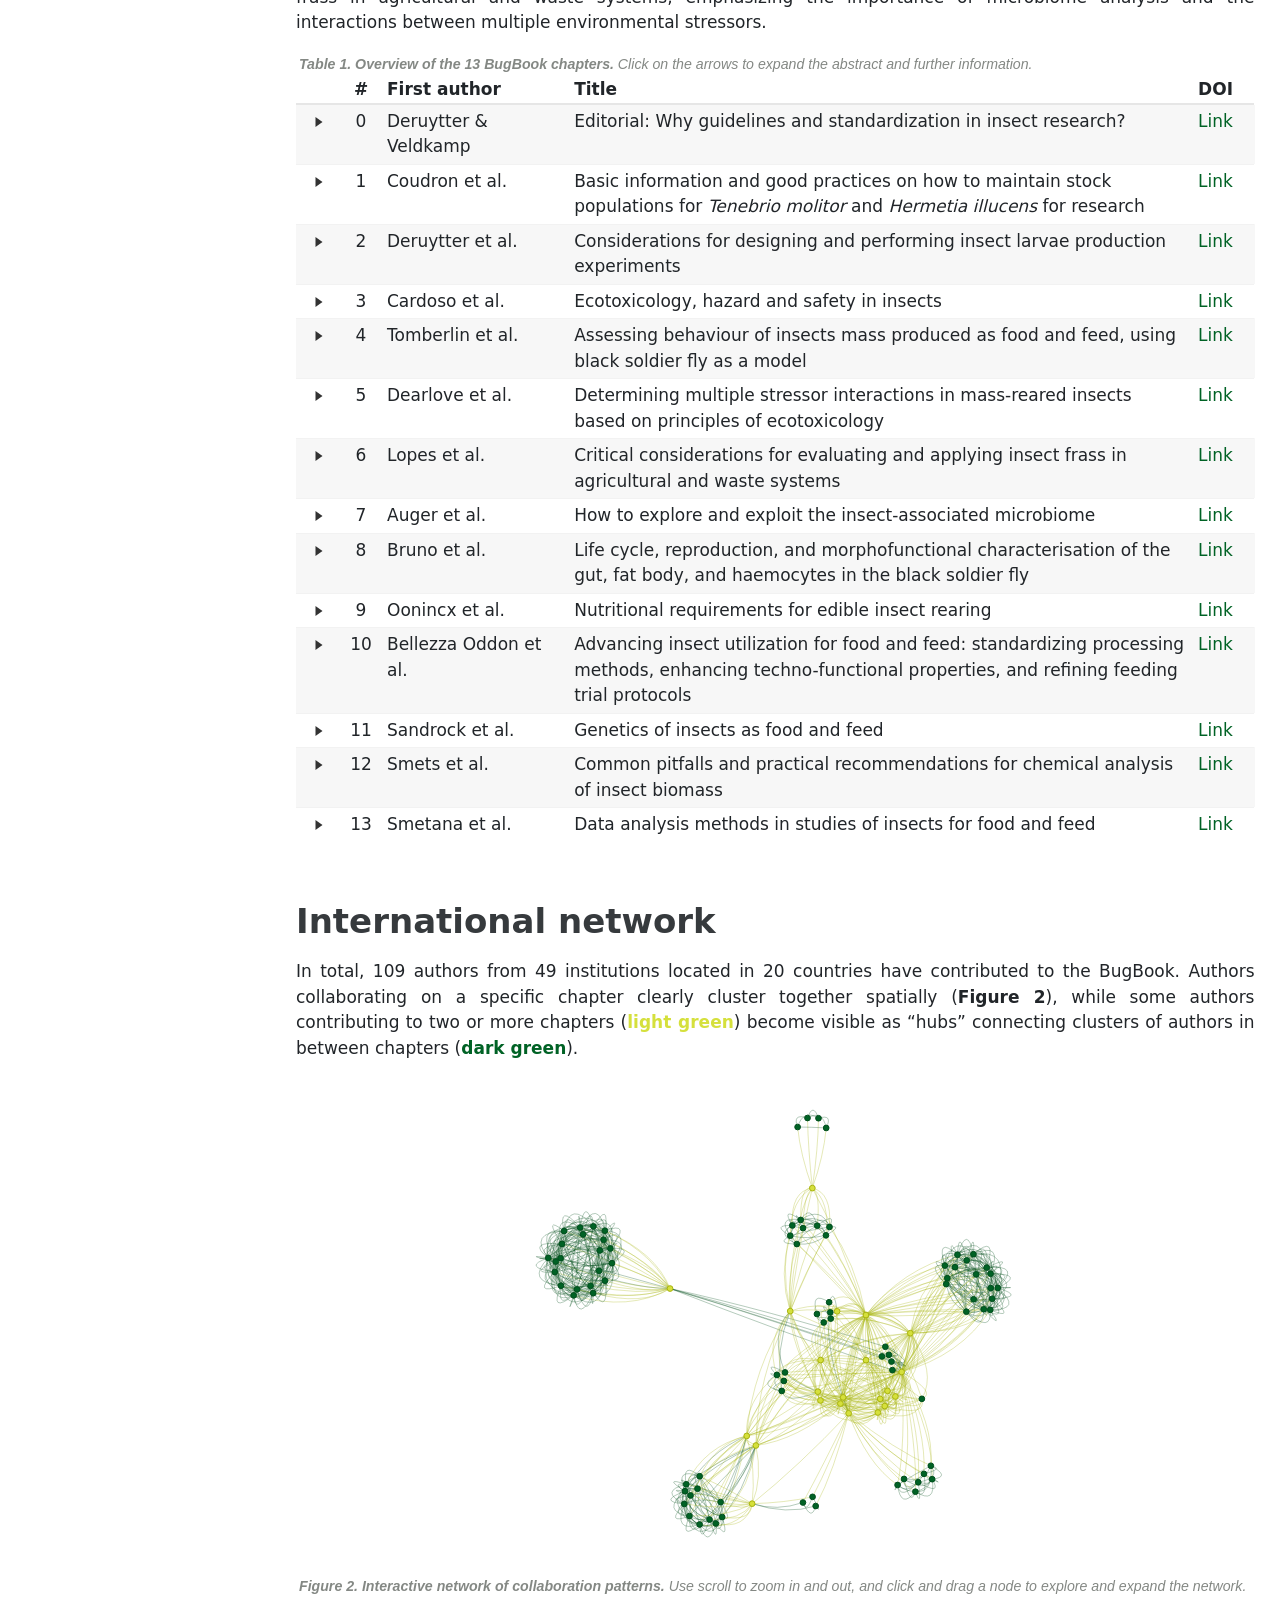
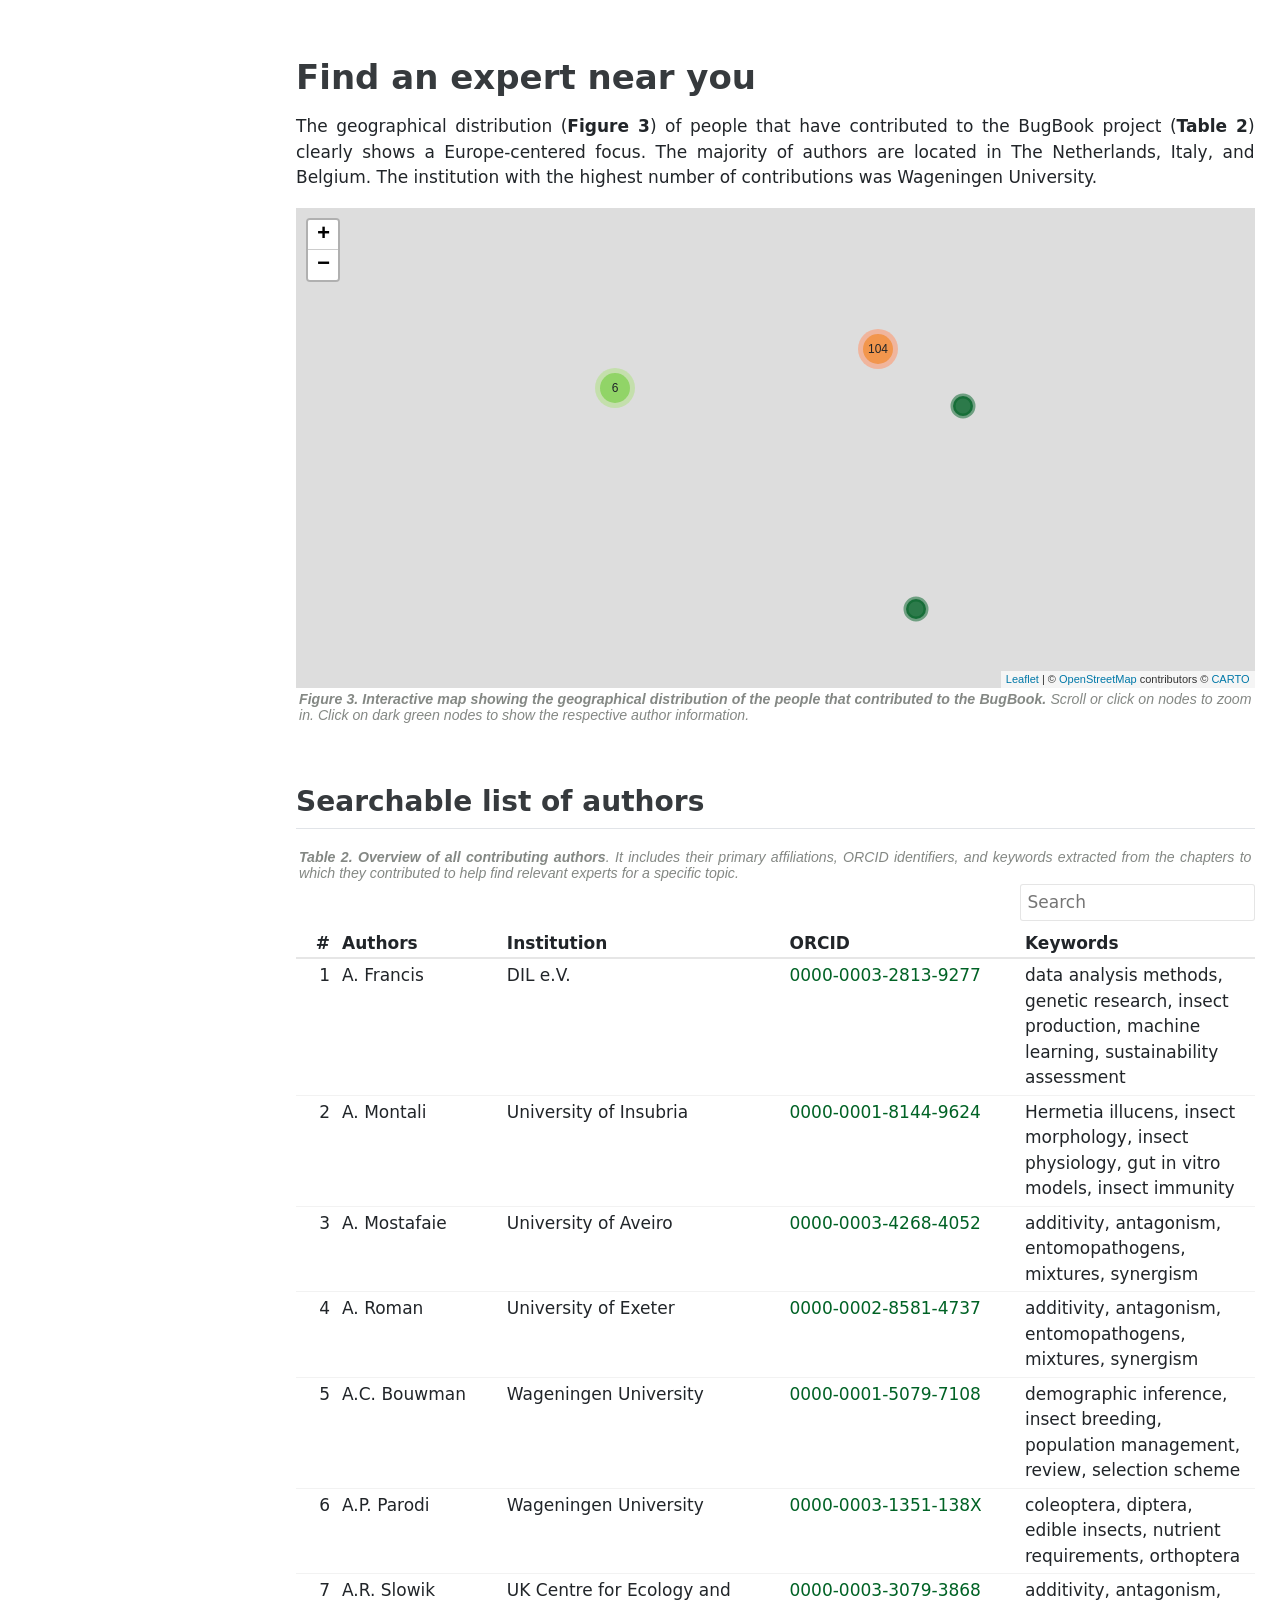
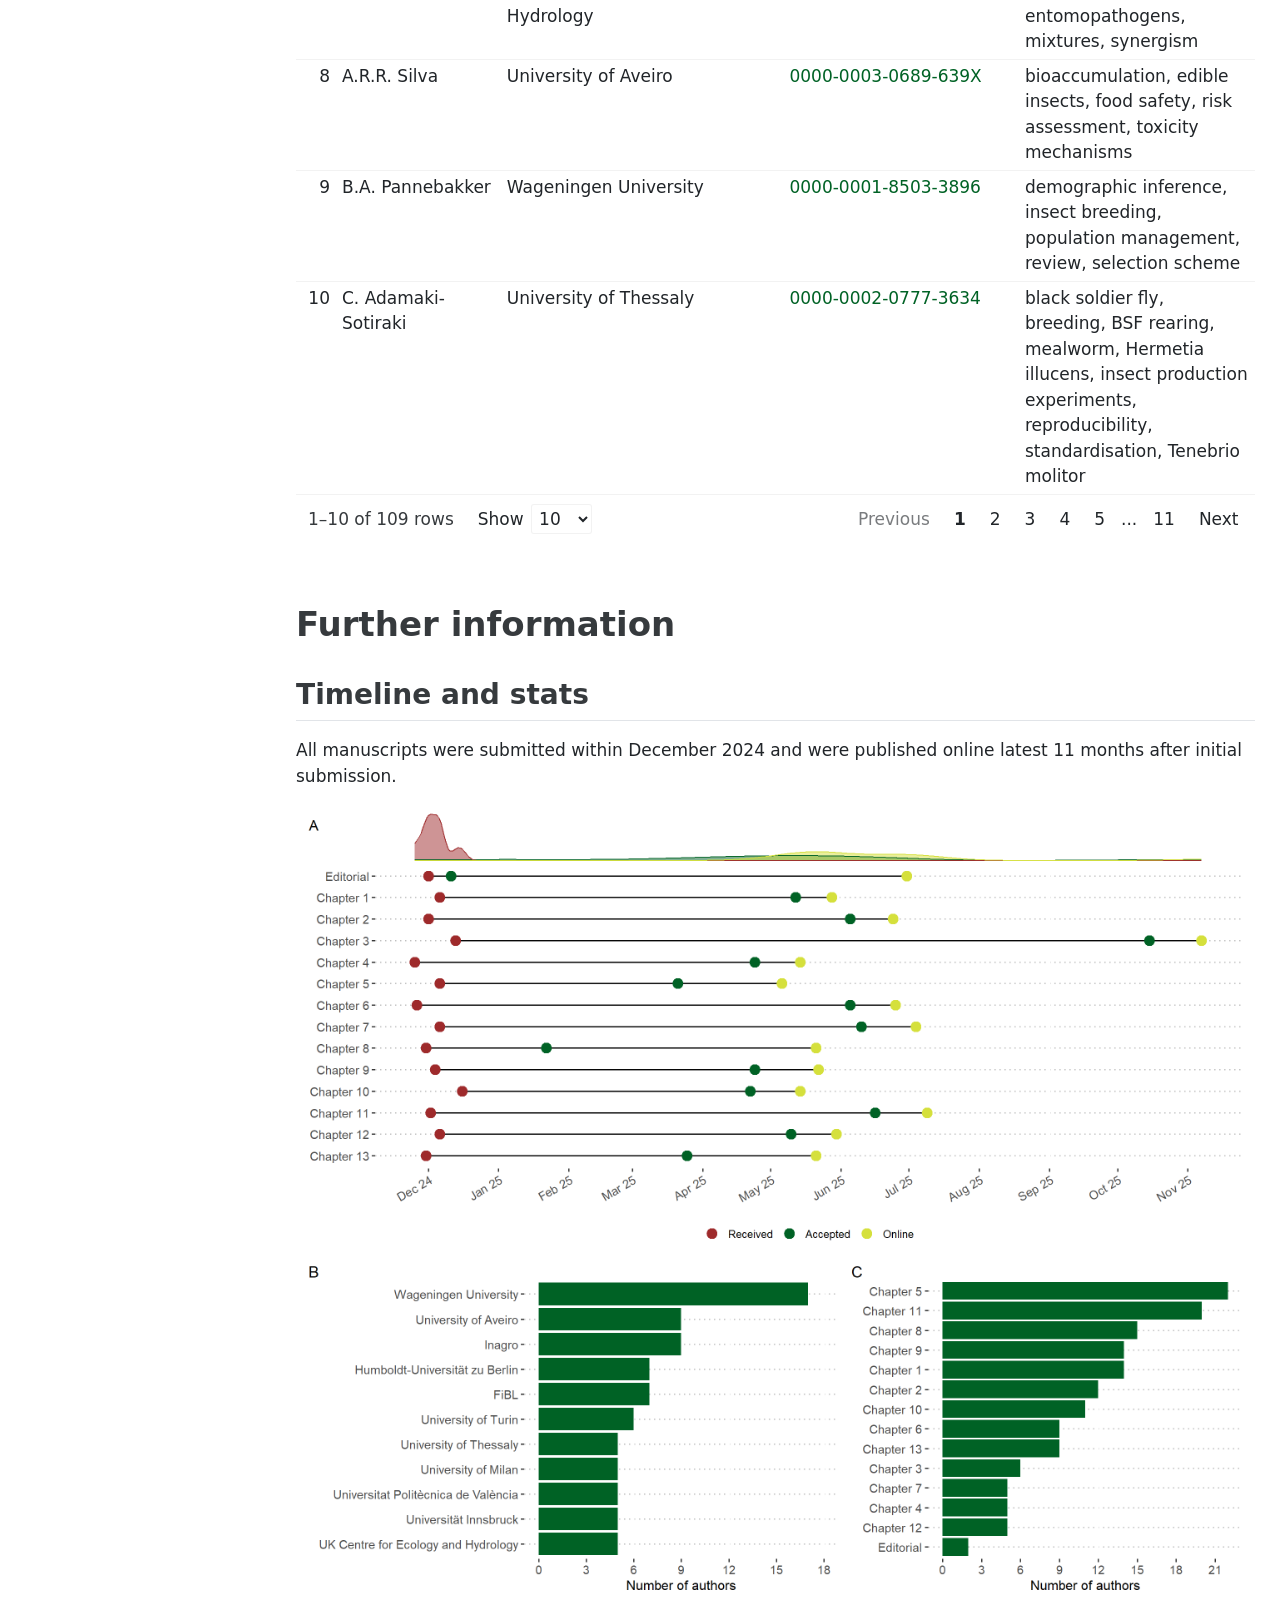
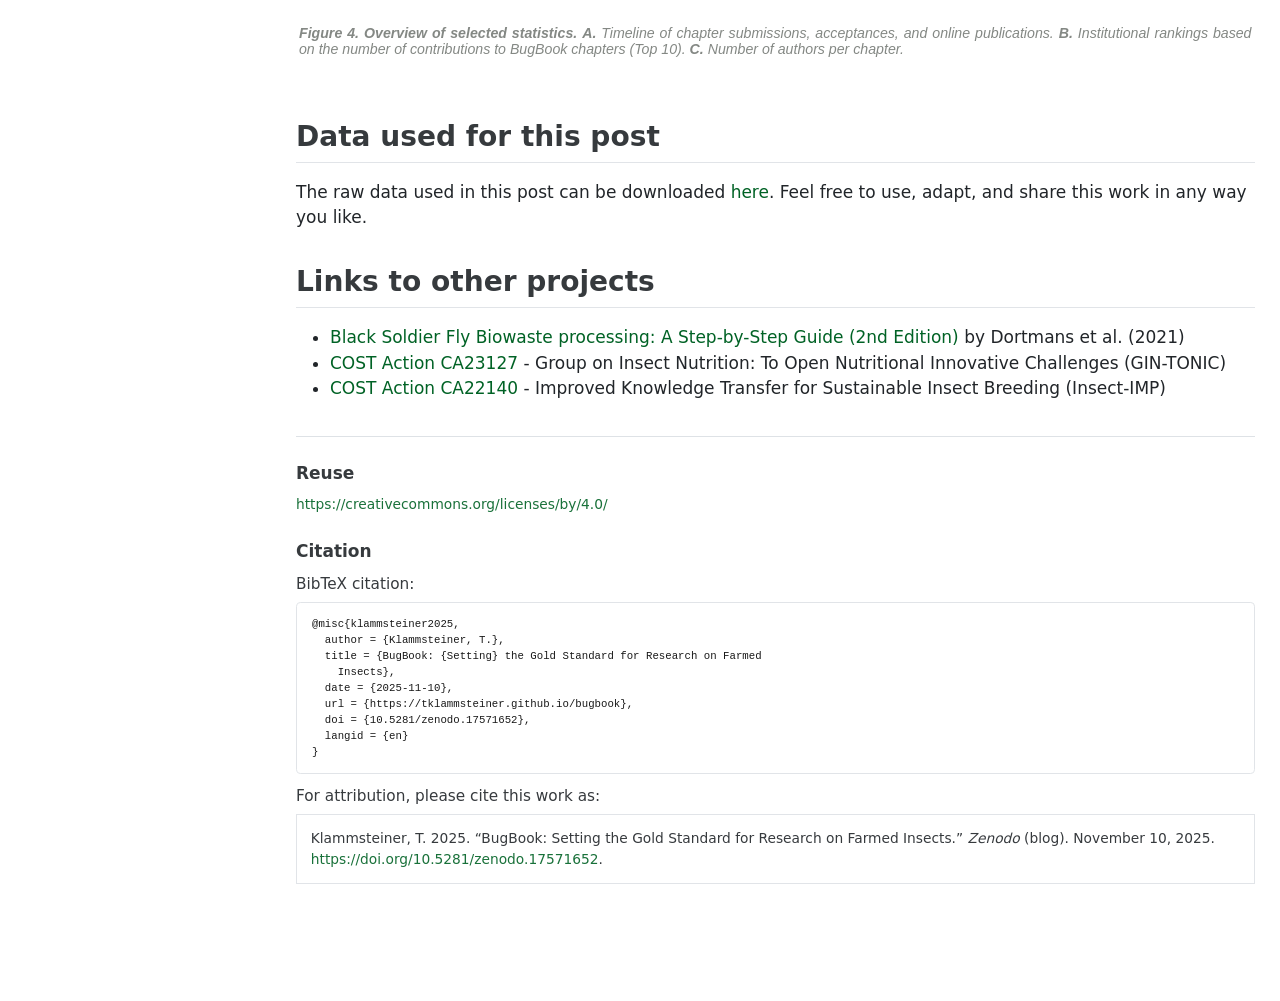
==== commit e92162f6: "update" ====
--- a/index.html
+++ b/index.html
@@ -42,13 +42,13 @@
 <script src="index_files/libs/react-18.2.0/react.min.js"></script>
 <script src="index_files/libs/react-18.2.0/react-dom.min.js"></script>
 <script src="index_files/libs/reactwidget-2.0.0/react-tools.js"></script>
-<link href="index_files/libs/htmltools-fill-0.5.8.1/fill.css" rel="stylesheet">
+<link href="index_files/libs/htmltools-fill-0.5.9/fill.css" rel="stylesheet">
 <script src="index_files/libs/htmlwidgets-1.6.4/htmlwidgets.js"></script>
-<link href="index_files/libs/reactable-0.4.4/reactable.css" rel="stylesheet">
-<script src="index_files/libs/reactable-binding-0.4.4/reactable.js"></script>
+<link href="index_files/libs/reactable-0.4.5/reactable.css" rel="stylesheet">
+<script src="index_files/libs/reactable-binding-0.4.5/reactable.js"></script>
 <link href="index_files/libs/vis-9.1.0/vis-network.min.css" rel="stylesheet">
 <script src="index_files/libs/vis-9.1.0/vis-network.min.js"></script>
-<script src="index_files/libs/visNetwork-binding-2.1.2/visNetwork.js"></script>
+<script src="index_files/libs/visNetwork-binding-2.1.4/visNetwork.js"></script>
 <script src="index_files/libs/jquery-3.6.0/jquery-3.6.0.min.js"></script>
 <link href="index_files/libs/leaflet-1.3.1/leaflet.css" rel="stylesheet">
 <script src="index_files/libs/leaflet-1.3.1/leaflet.js"></script>
@@ -56,9 +56,9 @@
 <script src="index_files/libs/proj4-2.6.2/proj4.min.js"></script>
 <script src="index_files/libs/Proj4Leaflet-1.0.1/proj4leaflet.js"></script>
 <link href="index_files/libs/rstudio_leaflet-1.3.1/rstudio_leaflet.css" rel="stylesheet">
-<script src="index_files/libs/leaflet-binding-2.2.2/leaflet.js"></script>
+<script src="index_files/libs/leaflet-binding-2.2.3/leaflet.js"></script>
 <script src="index_files/libs/leaflet-providers-2.0.0/leaflet-providers_2.0.0.js"></script>
-<script src="index_files/libs/leaflet-providers-plugin-2.2.2/leaflet-providers-plugin.js"></script>
+<script src="index_files/libs/leaflet-providers-plugin-2.2.3/leaflet-providers-plugin.js"></script>
 <link href="index_files/libs/leaflet-markercluster-1.0.5/MarkerCluster.css" rel="stylesheet">
 <link href="index_files/libs/leaflet-markercluster-1.0.5/MarkerCluster.Default.css" rel="stylesheet">
 <script src="index_files/libs/leaflet-markercluster-1.0.5/leaflet.markercluster.js"></script>
@@ -146,7 +146,7 @@
 <section id="what-to-expect" class="level1">
 <h1>What to expect</h1>
 <div style="text-align: justify;">
-<p>The BugBook project was initiated and coordinated by David Deruytter (Inagro, Belgium), and brings together expertise from across Europe and beyond to address the growing need for standardized research in the field of industrial insect rearing. Comprising 13 chapters (<strong>Table 1</strong>), the BugBook project provides a comprehensive and open access manual for researchers and professionals working on the production of insects for food and feed, with a particular focus on harmonizing methodologies and experimental design. The most frequently used words (<strong>Figure 1</strong>) illustrate the scope and thematic focus of the project.</p>
+<p>The BugBook project was initiated and coordinated by David Deruytter (Inagro, Belgium), and brings together expertise from across Europe and beyond to address the growing need for standardized research in the field of industrial insect rearing. It was published in November 2025 in <a href="https://brill.com/view/journals/jiff/11/18/jiff.11.issue-18.xml">Volume 11, Issue 18</a> of the Journal of Insects as Food and Feed. Comprising 13 chapters (<strong>Table 1</strong>), the BugBook project provides a comprehensive and open access manual for researchers and professionals working on the production of insects for food and feed, with a particular focus on harmonizing methodologies and experimental design. The most frequently used words (<strong>Figure 1</strong>) illustrate the scope and thematic focus of the project.</p>
 </div>
 <p><br></p>
 <iframe src="assets/wordcloud.html" width="100%" height="400" style="border:none;">
--- a/index_files/libs/htmltools-fill-0.5.9/fill.css
+++ b/index_files/libs/htmltools-fill-0.5.9/fill.css
@@ -0,0 +1,21 @@
+@layer htmltools {
+  .html-fill-container {
+    display: flex;
+    flex-direction: column;
+    /* Prevent the container from expanding vertically or horizontally beyond its
+    parent's constraints. */
+    min-height: 0;
+    min-width: 0;
+  }
+  .html-fill-container > .html-fill-item {
+    /* Fill items can grow and shrink freely within
+    available vertical space in fillable container */
+    flex: 1 1 auto;
+    min-height: 0;
+    min-width: 0;
+  }
+  .html-fill-container > :not(.html-fill-item) {
+    /* Prevent shrinking or growing of non-fill items */
+    flex: 0 0 auto;
+  }
+}
--- a/index_files/libs/reactable-0.4.5/reactable.css
+++ b/index_files/libs/reactable-0.4.5/reactable.css
@@ -0,0 +1,2 @@
+.Reactable{-webkit-box-orient:vertical;-webkit-box-direction:normal;display:-webkit-box;display:-ms-flexbox;display:flex;-ms-flex-direction:column;flex-direction:column;position:relative}.Reactable *{-webkit-box-sizing:border-box;box-sizing:border-box}.Reactable .rt-table{-webkit-box-flex:1;-webkit-box-align:stretch;-ms-flex-align:stretch;align-items:stretch;border-collapse:collapse;-ms-flex:auto 1;flex:auto 1;overflow:auto;width:100%}.Reactable .rt-table,.Reactable .rt-thead{-webkit-box-orient:vertical;-webkit-box-direction:normal;display:-webkit-box;display:-ms-flexbox;display:flex;-ms-flex-direction:column;flex-direction:column}.Reactable .rt-thead .rt-td,.Reactable .rt-thead .rt-th{line-height:normal;position:relative}.Reactable .rt-th.rt-th-resizable{overflow:visible}.Reactable .rt-th.rt-th-resizable:last-child{overflow:hidden}.Reactable .rt-tbody{-webkit-box-orient:vertical;-webkit-box-direction:normal;display:-webkit-box;display:-ms-flexbox;display:flex;-ms-flex-direction:column;flex-direction:column;overflow:auto}.rt-td-expandable{cursor:pointer}.Reactable .rt-tr-group{-webkit-box-orient:vertical;-webkit-box-direction:normal;-webkit-box-align:stretch;-ms-flex-align:stretch;align-items:stretch;-ms-flex:1 0 auto;flex:1 0 auto;-ms-flex-direction:column;flex-direction:column}.Reactable .rt-tr,.Reactable .rt-tr-group{-webkit-box-flex:1;display:-webkit-box;display:-ms-flexbox;display:flex}.Reactable .rt-tr{-ms-flex:1 0 auto;flex:1 0 auto}.Reactable .rt-td,.Reactable .rt-th{-webkit-box-flex:1;-ms-flex:1 0 0px;flex:1 0 0;overflow:hidden}.Reactable .rt-resizer{bottom:0;cursor:col-resize;display:inline-block;position:absolute;right:-18px;top:0;width:36px;z-index:10}.Reactable .rt-tfoot{-webkit-box-orient:vertical;-webkit-box-direction:normal;display:-webkit-box;display:-ms-flexbox;display:flex;-ms-flex-direction:column;flex-direction:column}.Reactable .rt-resizing .rt-td,.Reactable .rt-resizing .rt-th{cursor:col-resize;-webkit-transition:none!important;transition:none!important;-webkit-user-select:none;-moz-user-select:none;-ms-user-select:none;user-select:none}
+.Reactable{background-color:#fff;height:100%}.rt-inline{display:-webkit-inline-box;display:-ms-inline-flexbox;display:inline-flex}.rt-th{font-weight:600}.rt-td,.rt-th{word-wrap:break-word;display:-webkit-box;display:-ms-flexbox;display:flex;max-width:100%;overflow-wrap:break-word}.rt-td-inner,.rt-th-inner{overflow:hidden;padding:7px 8px;width:100%}.rt-compact .rt-td-inner,.rt-compact .rt-th-inner{padding:4px 6px}.rt-text-content{overflow:hidden}.rt-nowrap .rt-td-inner,.rt-nowrap .rt-text-content,.rt-nowrap .rt-th-inner{text-overflow:ellipsis;white-space:nowrap}.rt-select{-webkit-box-align:center;-ms-flex-align:center;-webkit-box-pack:center;-ms-flex-pack:center;align-items:center;display:-webkit-box;display:-ms-flexbox;display:flex;justify-content:center}input[type=checkbox].rt-select-input,input[type=radio].rt-select-input{display:block;margin:0}.rt-align-left{text-align:left}.rt-align-right{text-align:right}.rt-align-center{text-align:center}.rt-valign-center{-webkit-box-align:center;-ms-flex-align:center;align-items:center}.rt-valign-bottom{-webkit-box-align:end;-ms-flex-align:end;align-items:flex-end}.rt-sticky,.rt-tbody,.rt-tr,.rt-tr-group{background-color:inherit}.rt-sticky{z-index:1}.rt-table{border-color:#e6e6e6;border-width:1px}.rt-bordered .rt-table,.rt-outlined .rt-table{border-style:solid}.Reactable:not(.rt-keyboard-active) .rt-table:focus{outline-style:solid;outline-width:0}.rt-th{border-bottom:2px solid #e6e6e6;border-left-color:rgba(0,0,0,.05);border-left-width:1px}.rt-bordered .rt-th,.rt-outlined .rt-th{border-bottom-width:1px}.rt-td{border-left-color:rgba(0,0,0,.05);border-left-width:1px;border-top:1px solid #f2f2f2}.rt-borderless .rt-td,.rt-tr-group:first-child>.rt-tr:first-child .rt-td{border-top:none}.rt-bordered .rt-td,.rt-bordered .rt-th{border-left-style:solid}.rt-bordered .rt-td:first-child,.rt-bordered .rt-th:first-child{border-left:none}.rt-th-group,.rt-th-group-none{border-bottom-style:none}.rt-th-group:after{background-color:#e6e6e6;bottom:0;content:"";height:1px;left:8px;margin:auto;position:absolute;right:8px;width:100%}.rt-bordered .rt-th-group:after,.rt-outlined .rt-th-group:after{left:0;right:0}.rt-bordered .rt-th-group-none{border-bottom-style:solid}.rt-tr-striped{background-color:rgba(0,0,0,.03)}.rt-tr-striped-sticky{background-color:#f7f7f7}.rt-tr-highlight:hover{background-color:rgba(0,0,0,.05)}.rt-tr-highlight-sticky:hover{background-color:#f2f2f2}.rt-tr-pad{-webkit-user-select:none;-moz-user-select:none;-ms-user-select:none;user-select:none}.Reactable .rt-tbody,.Reactable .rt-tfoot,.Reactable .rt-thead{-ms-flex-negative:0;flex-shrink:0}@supports (position:sticky){.Reactable .rt-table{background:inherit}.Reactable .rt-tbody{overflow:visible}.Reactable .rt-thead{top:0}.Reactable .rt-tfoot,.Reactable .rt-thead{background:inherit;position:sticky;z-index:2}.Reactable .rt-tfoot{bottom:0}}@media screen and (-ms-high-contrast:active),screen and (-ms-high-contrast:none){.Reactable .rt-tbody{-ms-overflow-style:-ms-autohiding-scrollbar;overflow:auto}}.rt-td-filter{border-bottom:1px solid #f2f2f2;border-top:0}.rt-borderless .rt-td-filter{border-bottom:0}.rt-filter{background-color:#fff;border:1px solid rgba(0,0,0,.1);border-radius:3px;color:inherit;font-family:inherit;font-size:inherit;font-weight:400;margin:0;outline-style:solid;outline-width:0;padding:5px 7px;width:100%}.rt-filter:focus{border:1px solid rgba(0,0,0,.25)}.rt-sort-header{display:-webkit-box;display:-ms-flexbox;display:flex}.rt-align-center .rt-sort-header{-webkit-box-pack:center;-ms-flex-pack:center;justify-content:center}.rt-align-right .rt-sort-header{-webkit-box-pack:end;-ms-flex-pack:end;justify-content:flex-end}.rt-th{outline-style:solid;outline-width:0}.rt-th[aria-sort]{cursor:pointer}.rt-th[aria-sort] .rt-sort-left:after{line-height:0;padding-right:5px}.rt-th[aria-sort] .rt-sort-right:after{line-height:0;padding-left:5px}.rt-th[aria-sort=ascending] .rt-sort-left:after,.rt-th[aria-sort=ascending] .rt-sort-right:after{content:"\2191"}.rt-th[aria-sort=descending] .rt-sort-left:after,.rt-th[aria-sort=descending] .rt-sort-right:after{content:"\2193"}.rt-th[aria-sort=none] .rt-sort:after{content:"\2195";opacity:.4}.rt-keyboard-active .rt-th[data-sort-hint=ascending]:focus .rt-sort-left:after,.rt-keyboard-active .rt-th[data-sort-hint=ascending]:focus .rt-sort-right:after{content:"\2191";opacity:.4}.rt-keyboard-active .rt-th[data-sort-hint=descending]:focus .rt-sort-left:after,.rt-keyboard-active .rt-th[data-sort-hint=descending]:focus .rt-sort-right:after{content:"\2193";opacity:.4}.rt-expander-button{background:none;border:none;cursor:pointer;margin:0 2px;padding:0}.rt-expander{color:transparent;display:inline-block;outline-style:solid;outline-width:0;padding:0 8px;position:relative}.rt-expander:after{border-left:5.04px solid transparent;border-right:5.04px solid transparent;border-top:7px solid rgba(0,0,0,.8);content:"";cursor:pointer;height:0;left:50%;position:absolute;top:50%;-webkit-transform:translate(-50%,-50%) rotate(-90deg);transform:translate(-50%,-50%) rotate(-90deg);-webkit-transition:all .3s cubic-bezier(.175,.885,.32,1.275);transition:all .3s cubic-bezier(.175,.885,.32,1.275);width:0}.rt-expander.rt-expander-open:after{-webkit-transform:translate(-50%,-50%) rotate(0);transform:translate(-50%,-50%) rotate(0)}.rt-pagination{-webkit-box-pack:justify;-ms-flex-pack:justify;-webkit-box-align:baseline;-ms-flex-align:baseline;align-items:baseline;border-top:1px solid #f2f2f2;display:-webkit-box;display:-ms-flexbox;display:flex;-ms-flex-wrap:wrap;flex-wrap:wrap;justify-content:space-between;padding:6px 4px}.rt-bordered .rt-pagination,.rt-outlined .rt-pagination{border-top:none}.rt-pagination-info :not(:last-child){margin-right:16px}.rt-page-info{display:inline-block;margin:6px 8px;opacity:.9}.rt-page-size{display:inline-block;margin:0 8px}.rt-page-size-select{margin:0 2px}.rt-page-button,.rt-page-jump,.rt-page-size-select{color:inherit;font-family:inherit;font-size:inherit;line-height:inherit}.rt-page-jump,.rt-page-size-select{background-color:#fff;border:1px solid rgba(0,0,0,.05);border-radius:3px;padding:3px}@supports (-moz-appearance:none){.rt-page-size-select{-moz-appearance:none;background-image:url('data:image/svg+xml;charset=US-ASCII,<svg width="24" height="24" xmlns="http://www.w3.org/2000/svg"><path fill="%23333" d="M24 1.5l-12 21-12-21h24z"/></svg>');background-position:right 6px center;background-repeat:no-repeat;background-size:6px;padding-right:12px}}.rt-page-button{background-color:transparent;border:none;border-radius:3px;cursor:pointer;outline-style:solid;outline-width:0;padding:6px 12px}.rt-page-button::-moz-focus-inner{border-style:none;padding:0}.rt-page-button:disabled{cursor:default;opacity:.6}.rt-page-button:hover{background-color:rgba(0,0,0,.04)}.rt-page-button:active{background-color:rgba(0,0,0,.08)}.rt-keyboard-active .rt-page-button:focus{background-color:rgba(0,0,0,.04)}.rt-page-button:disabled:focus,.rt-page-button:disabled:hover{background-color:transparent}.rt-page-button-current{font-weight:700}.rt-page-ellipsis{margin:0 4px;pointer-events:none}.rt-page-numbers{display:inline-block;margin:0 8px;white-space:nowrap}.rt-page-jump{text-align:center;width:70px}.rt-tbody-no-data{position:relative}.rt-tbody-no-data .rt-td{border-color:transparent}.rt-no-data{display:block;left:50%;line-height:0;position:absolute;top:50%;-webkit-transform:translate(-50%,-50%);transform:translate(-50%,-50%);z-index:1}.rt-search{-ms-flex-item-align:end;align-self:flex-end;background-color:#fff;border:1px solid rgba(0,0,0,.1);border-radius:3px;color:inherit;display:block;font-family:inherit;font-size:inherit;margin:0 0 8px;outline-style:solid;outline-width:0;padding:5px 7px}.rt-search:active,.rt-search:focus{border:1px solid rgba(0,0,0,.25)}
